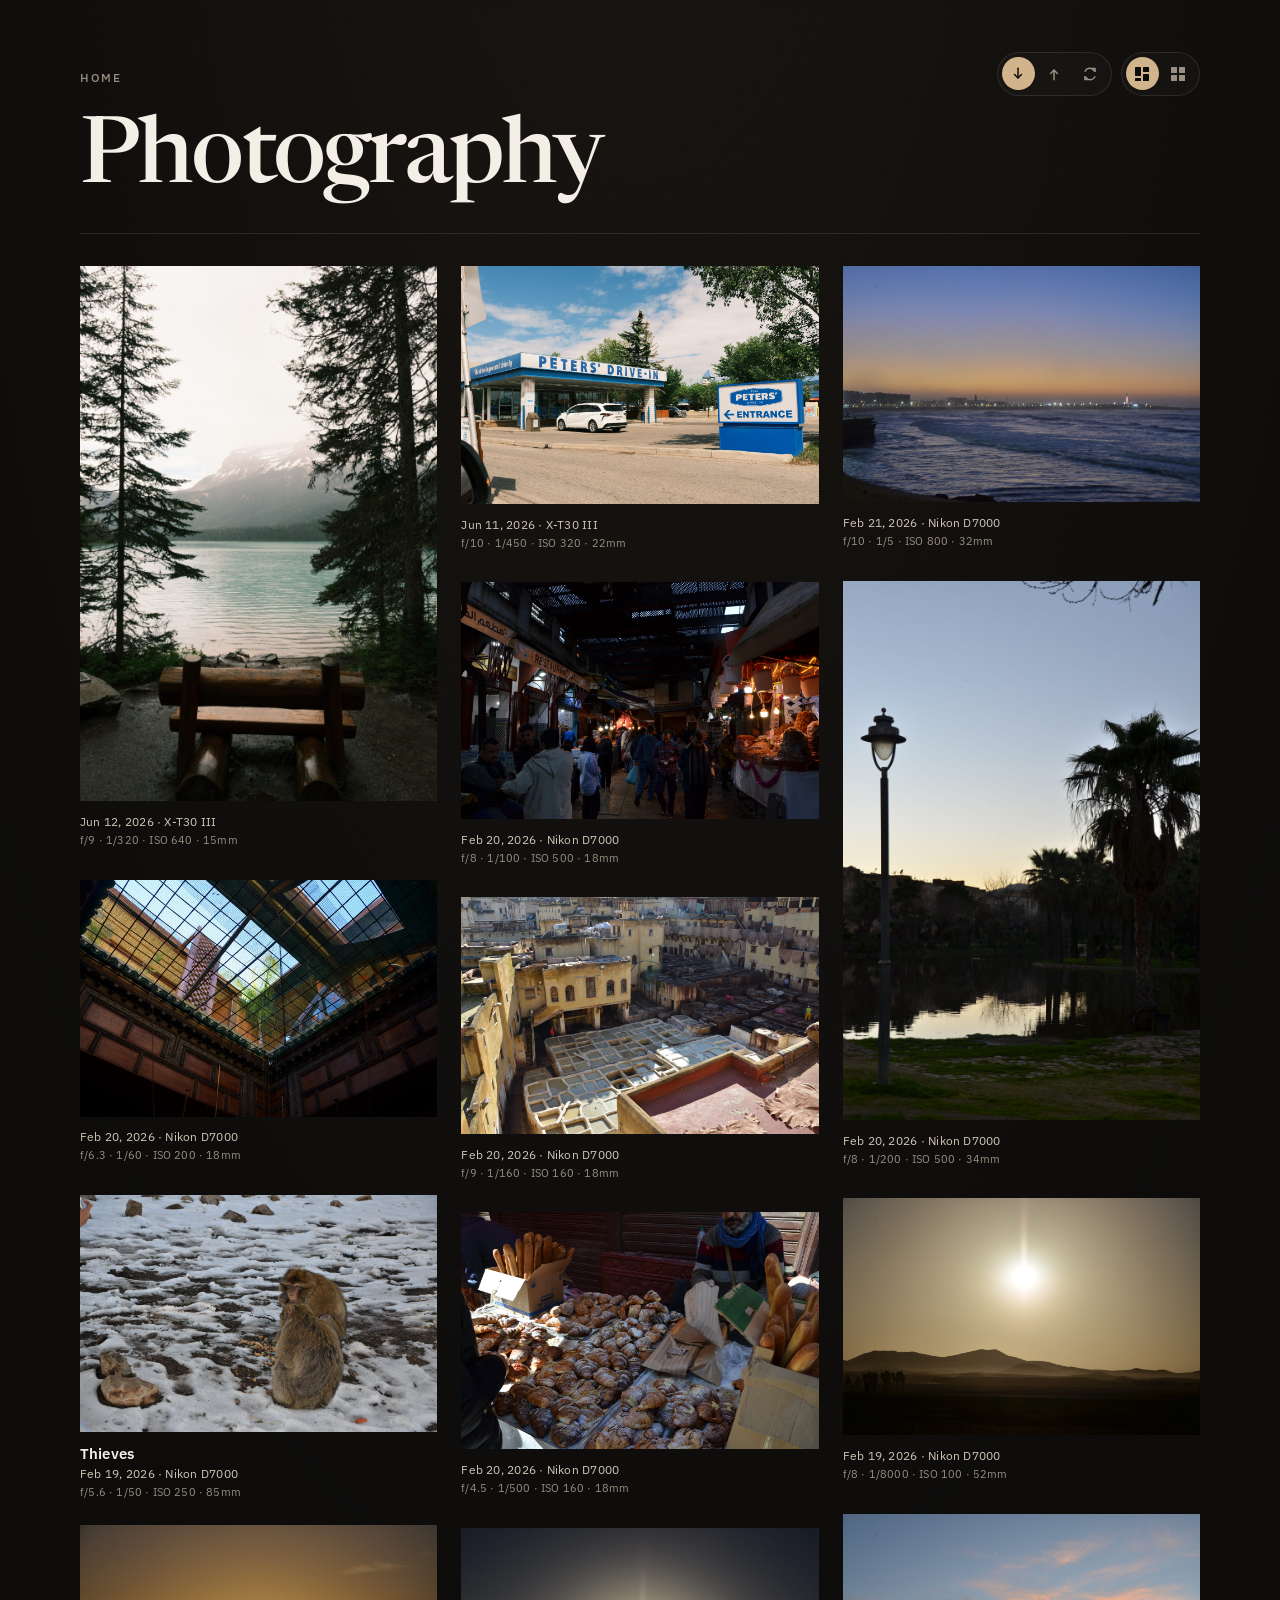
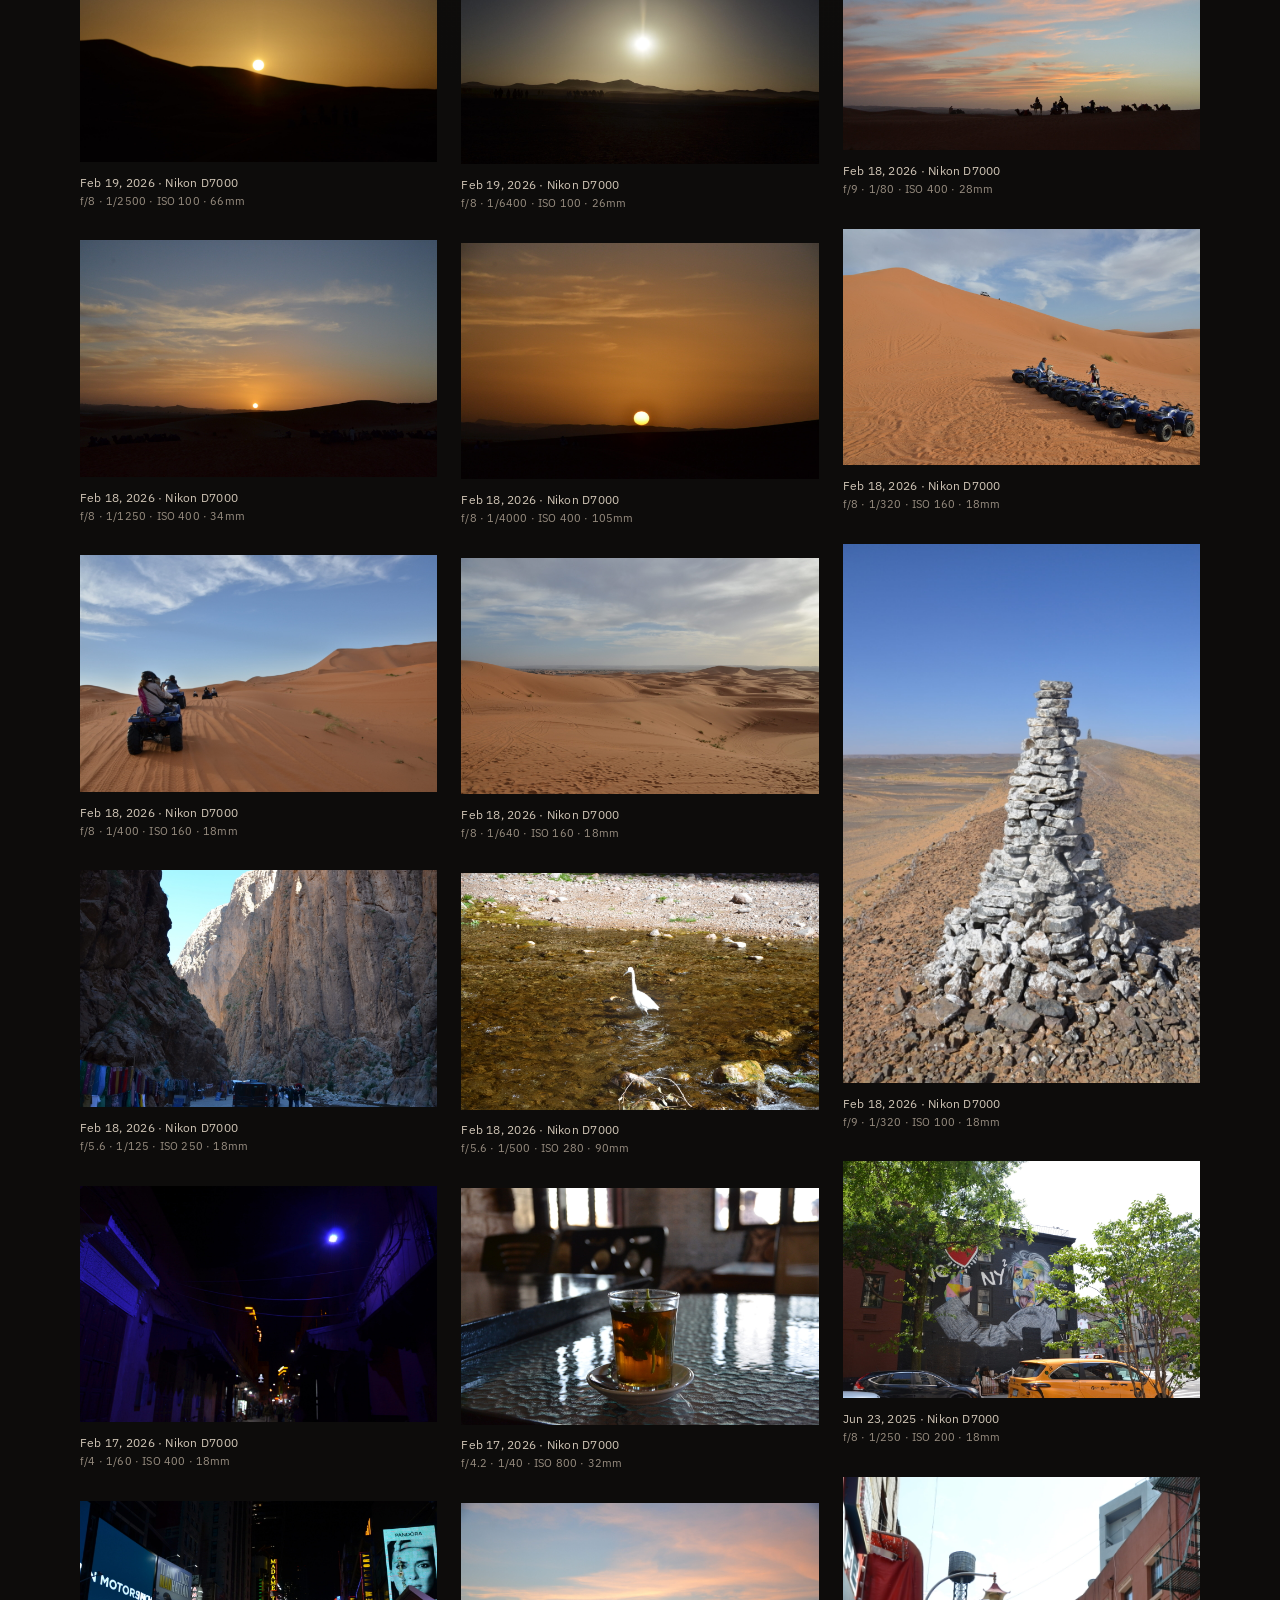
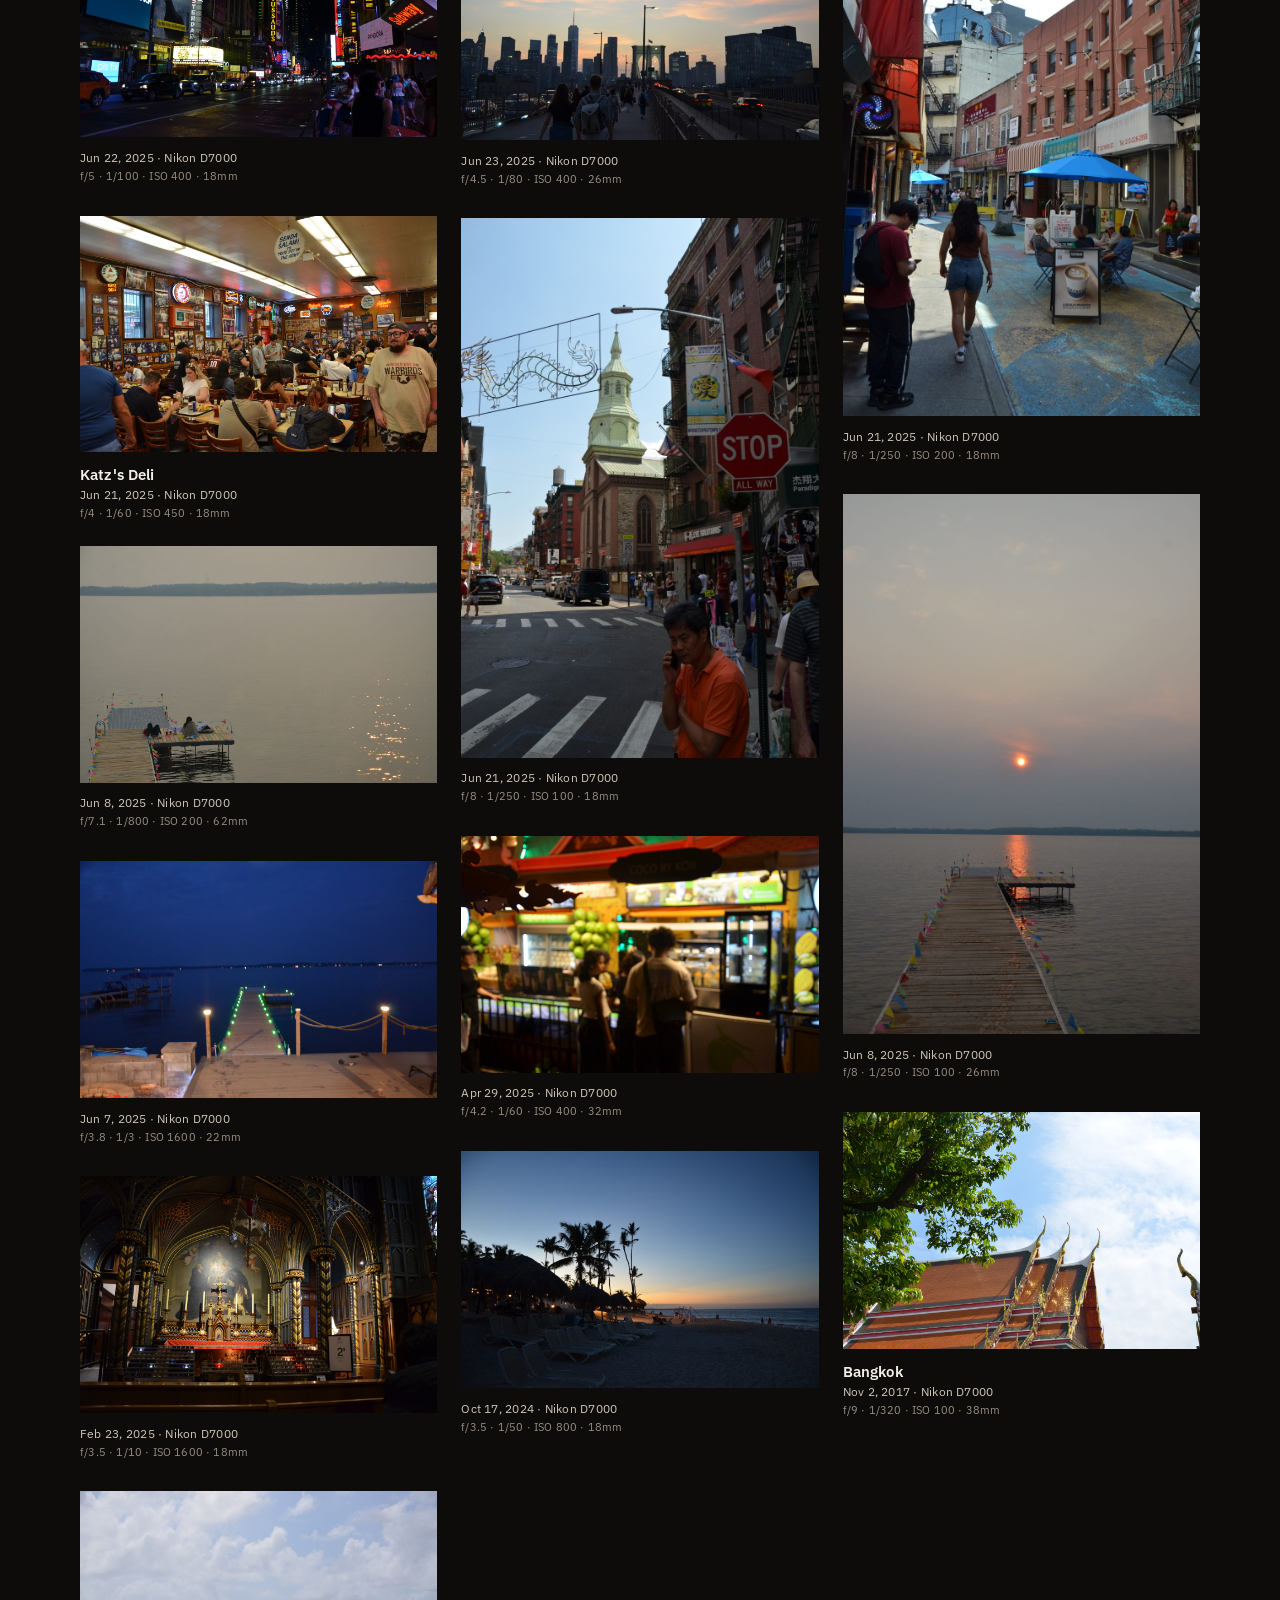
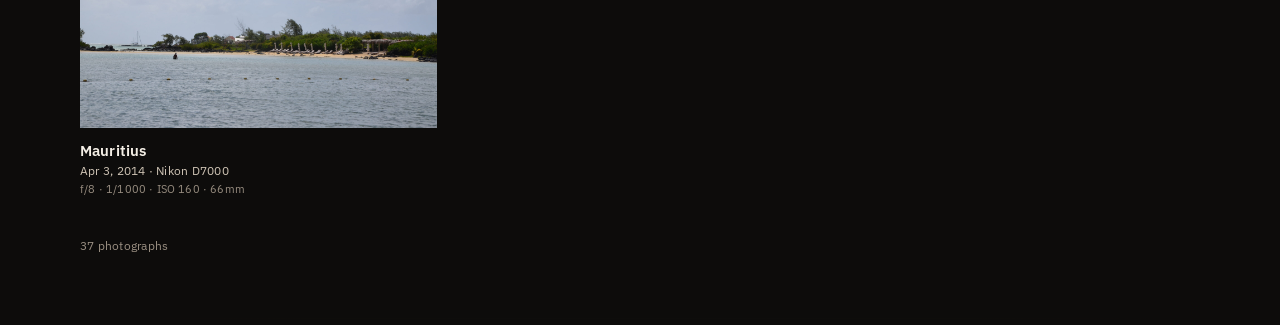
==== photography.html @ 221a7c1c "Rehaul landing page" ====
<!DOCTYPE html>
<html lang="en">
  <head>
    <meta charset="utf-8" />
    <meta name="viewport" content="width=device-width, initial-scale=1" />
    <title>Photography</title>
    <meta
      name="description"
      content="Photography"
    />
    <link rel="icon" href="favicon.ico" sizes="any" />
    <link rel="preconnect" href="https://fonts.googleapis.com" />
    <link rel="preconnect" href="https://fonts.gstatic.com" crossorigin />
    <link
      href="https://fonts.googleapis.com/css2?family=IBM+Plex+Sans:wght@400;500;600;700&family=Newsreader:opsz,wght@6..72,400;6..72,500;6..72,600;6..72,700&display=swap"
      rel="stylesheet"
    />
    <link rel="stylesheet" href="assets/styles.css" />
    <link rel="stylesheet" href="assets/photography.css" />
    <script src="assets/vercel-insights.js" defer></script>
    <script src="assets/photography.js" defer></script>
  </head>
  <body class="page-photography" data-view="masonry">
    <main>
      <header class="photo-header">
        <div class="photo-header-top">
          <a class="home-link" href="index.html">Home</a>
          <div class="gallery-controls">
            <div class="sort-toggle" role="group" aria-label="Sort photographs">
              <button type="button" data-sort="newest" aria-pressed="true" aria-label="Newest first" title="Newest first">
                <svg viewBox="0 0 16 16" aria-hidden="true">
                  <path d="M8 2.25v9.1" fill="none" stroke="currentColor" stroke-width="1.5" stroke-linecap="round" />
                  <path d="M4.6 8.6 8 12.1l3.4-3.5" fill="none" stroke="currentColor" stroke-width="1.5" stroke-linecap="round" stroke-linejoin="round" />
                </svg>
              </button>
              <button type="button" data-sort="oldest" aria-pressed="false" aria-label="Oldest first" title="Oldest first">
                <svg viewBox="0 0 16 16" aria-hidden="true">
                  <path d="M8 13.75V4.65" fill="none" stroke="currentColor" stroke-width="1.5" stroke-linecap="round" />
                  <path d="M4.6 7.4 8 3.9l3.4 3.5" fill="none" stroke="currentColor" stroke-width="1.5" stroke-linecap="round" stroke-linejoin="round" />
                </svg>
              </button>
              <button type="button" data-sort="shuffle" aria-pressed="false" aria-label="Shuffle" title="Shuffle">
                <svg viewBox="0 0 16 16" aria-hidden="true">
                  <path d="M3.1 5.2A5.1 5.1 0 0 1 11.6 4.1l1.1 1.1" fill="none" stroke="currentColor" stroke-width="1.5" stroke-linecap="round" stroke-linejoin="round" />
                  <path d="M10.2 2.4h2.9V5.3" fill="none" stroke="currentColor" stroke-width="1.5" stroke-linecap="round" stroke-linejoin="round" />
                  <path d="M12.9 10.8A5.1 5.1 0 0 1 4.4 11.9L3.3 10.8" fill="none" stroke="currentColor" stroke-width="1.5" stroke-linecap="round" stroke-linejoin="round" />
                  <path d="M5.8 13.6H2.9V10.7" fill="none" stroke="currentColor" stroke-width="1.5" stroke-linecap="round" stroke-linejoin="round" />
                </svg>
              </button>
            </div>
            <div class="view-toggle" role="group" aria-label="Gallery layout">
              <button type="button" data-view="masonry" aria-pressed="true" aria-label="Masonry layout" title="Masonry">
                <svg viewBox="0 0 16 16" aria-hidden="true">
                  <rect x="1" y="1" width="6" height="9" rx="0.5" />
                  <rect x="9" y="1" width="6" height="5" rx="0.5" />
                  <rect x="9" y="8" width="6" height="7" rx="0.5" />
                  <rect x="1" y="12" width="6" height="3" rx="0.5" />
                </svg>
              </button>
              <button type="button" data-view="grid" aria-pressed="false" aria-label="Grid layout" title="Grid">
                <svg viewBox="0 0 16 16" aria-hidden="true">
                  <rect x="1" y="1" width="6" height="6" rx="0.5" />
                  <rect x="9" y="1" width="6" height="6" rx="0.5" />
                  <rect x="1" y="9" width="6" height="6" rx="0.5" />
                  <rect x="9" y="9" width="6" height="6" rx="0.5" />
                </svg>
              </button>
            </div>
          </div>
        </div>
        <h1>Photography</h1>
      </header>

      <section class="photo-gallery" aria-label="Photograph gallery">
        <figure class="photo-figure" data-taken="2026-02-17">
          <button
            type="button"
            class="photo-button"
            aria-label="Enlarge photograph"
          >
            <img
              src="assets/photos/web/DSC_4079.jpg"
              alt="Narrow street at night under blue light"
              width="2560"
              height="1696"
              loading="eager"
              decoding="async"
            />
          </button>
          <figcaption class="photo-caption">
            <span class="caption-context">Feb 17, 2026 · Nikon D7000</span>
            <span class="caption-tech">f/4 · 1/60 · ISO 400 · 18mm</span>
          </figcaption>
        </figure>

        <figure class="photo-figure" data-taken="2026-02-19">
          <button
            type="button"
            class="photo-button"
            aria-label="Enlarge photograph"
          >
            <img
              src="assets/photos/web/DSC_4317.jpg"
              alt="Desert photograph"
              width="2560"
              height="1696"
              loading="lazy"
              decoding="async"
            />
          </button>
          <figcaption class="photo-caption">
            <span class="caption-context">Feb 19, 2026 · Nikon D7000</span>
            <span class="caption-tech">f/8 · 1/2500 · ISO 100 · 66mm</span>
          </figcaption>
        </figure>

        <figure class="photo-figure" data-taken="2026-02-19">
          <button
            type="button"
            class="photo-button"
            aria-label="Enlarge photograph"
          >
            <img
              src="assets/photos/web/DSC_4321.jpg"
              alt="Desert photograph"
              width="2560"
              height="1696"
              loading="lazy"
              decoding="async"
            />
          </button>
          <figcaption class="photo-caption">
            <span class="caption-context">Feb 19, 2026 · Nikon D7000</span>
            <span class="caption-tech">f/8 · 1/6400 · ISO 100 · 26mm</span>
          </figcaption>
        </figure>

        <figure class="photo-figure" data-taken="2026-02-19">
          <button
            type="button"
            class="photo-button"
            aria-label="Enlarge photograph"
          >
            <img
              src="assets/photos/web/DSC_4322.jpg"
              alt="Desert photograph"
              width="2560"
              height="1696"
              loading="lazy"
              decoding="async"
            />
          </button>
          <figcaption class="photo-caption">
            <span class="caption-context">Feb 19, 2026 · Nikon D7000</span>
            <span class="caption-tech">f/8 · 1/8000 · ISO 100 · 52mm</span>
          </figcaption>
        </figure>

        <figure class="photo-figure" data-taken="2014-04-03">
          <button
            type="button"
            class="photo-button"
            aria-label="Enlarge: Mauritius"
          >
            <img
              src="assets/photos/web/DSC_0694.jpg"
              alt="Photograph"
              width="2560"
              height="1696"
              loading="lazy"
              decoding="async"
            />
          </button>
          <figcaption class="photo-caption">
            <span class="caption-title">Mauritius</span>
            <span class="caption-context">Apr 3, 2014 · Nikon D7000</span>
            <span class="caption-tech">f/8 · 1/1000 · ISO 160 · 66mm</span>
          </figcaption>
        </figure>

        <figure class="photo-figure" data-taken="2017-11-02">
          <button
            type="button"
            class="photo-button"
            aria-label="Enlarge: Bangkok"
          >
            <img
              src="assets/photos/web/DSC_0930.jpg"
              alt="Photograph"
              width="2560"
              height="1696"
              loading="lazy"
              decoding="async"
            />
          </button>
          <figcaption class="photo-caption">
            <span class="caption-title">Bangkok</span>
            <span class="caption-context">Nov 2, 2017 · Nikon D7000</span>
            <span class="caption-tech">f/9 · 1/320 · ISO 100 · 38mm</span>
          </figcaption>
        </figure>

        <figure class="photo-figure" data-taken="2024-10-17">
          <button
            type="button"
            class="photo-button"
            aria-label="Enlarge photograph"
          >
            <img
              src="assets/photos/web/DSC_2901.jpg"
              alt="Photograph"
              width="2560"
              height="1696"
              loading="lazy"
              decoding="async"
            />
          </button>
          <figcaption class="photo-caption">
            <span class="caption-context">Oct 17, 2024 · Nikon D7000</span>
            <span class="caption-tech">f/3.5 · 1/50 · ISO 800 · 18mm</span>
          </figcaption>
        </figure>

        <figure class="photo-figure" data-taken="2025-02-23">
          <button
            type="button"
            class="photo-button"
            aria-label="Enlarge photograph"
          >
            <img
              src="assets/photos/web/DSC_3373.jpg"
              alt="Photograph"
              width="2560"
              height="1696"
              loading="lazy"
              decoding="async"
            />
          </button>
          <figcaption class="photo-caption">
            <span class="caption-context">Feb 23, 2025 · Nikon D7000</span>
            <span class="caption-tech">f/3.5 · 1/10 · ISO 1600 · 18mm</span>
          </figcaption>
        </figure>

        <figure class="photo-figure" data-taken="2025-04-29">
          <button
            type="button"
            class="photo-button"
            aria-label="Enlarge photograph"
          >
            <img
              src="assets/photos/web/DSC_3417.jpg"
              alt="Photograph"
              width="2560"
              height="1696"
              loading="lazy"
              decoding="async"
            />
          </button>
          <figcaption class="photo-caption">
            <span class="caption-context">Apr 29, 2025 · Nikon D7000</span>
            <span class="caption-tech">f/4.2 · 1/60 · ISO 400 · 32mm</span>
          </figcaption>
        </figure>

        <figure class="photo-figure" data-taken="2025-06-07">
          <button
            type="button"
            class="photo-button"
            aria-label="Enlarge photograph"
          >
            <img
              src="assets/photos/web/DSC_3437.jpg"
              alt="Photograph"
              width="2560"
              height="1696"
              loading="lazy"
              decoding="async"
            />
          </button>
          <figcaption class="photo-caption">
            <span class="caption-context">Jun 7, 2025 · Nikon D7000</span>
            <span class="caption-tech">f/3.8 · 1/3 · ISO 1600 · 22mm</span>
          </figcaption>
        </figure>

        <figure class="photo-figure" data-taken="2025-06-08">
          <button
            type="button"
            class="photo-button"
            aria-label="Enlarge photograph"
          >
            <img
              src="assets/photos/web/DSC_3460.jpg"
              alt="Photograph"
              width="1696"
              height="2560"
              loading="lazy"
              decoding="async"
            />
          </button>
          <figcaption class="photo-caption">
            <span class="caption-context">Jun 8, 2025 · Nikon D7000</span>
            <span class="caption-tech">f/8 · 1/250 · ISO 100 · 26mm</span>
          </figcaption>
        </figure>

        <figure class="photo-figure" data-taken="2025-06-08">
          <button
            type="button"
            class="photo-button"
            aria-label="Enlarge photograph"
          >
            <img
              src="assets/photos/web/DSC_3467.jpg"
              alt="Photograph"
              width="2560"
              height="1696"
              loading="lazy"
              decoding="async"
            />
          </button>
          <figcaption class="photo-caption">
            <span class="caption-context">Jun 8, 2025 · Nikon D7000</span>
            <span class="caption-tech">f/7.1 · 1/800 · ISO 200 · 62mm</span>
          </figcaption>
        </figure>

        <figure class="photo-figure" data-taken="2025-06-21">
          <button
            type="button"
            class="photo-button"
            aria-label="Enlarge: Katz's Deli"
          >
            <img
              src="assets/photos/web/DSC_3480.jpg"
              alt="Photograph"
              width="2560"
              height="1696"
              loading="lazy"
              decoding="async"
            />
          </button>
          <figcaption class="photo-caption">
            <span class="caption-title">Katz's Deli</span>
            <span class="caption-context">Jun 21, 2025 · Nikon D7000</span>
            <span class="caption-tech">f/4 · 1/60 · ISO 450 · 18mm</span>
          </figcaption>
        </figure>

        <figure class="photo-figure" data-taken="2025-06-21">
          <button
            type="button"
            class="photo-button"
            aria-label="Enlarge photograph"
          >
            <img
              src="assets/photos/web/DSC_3486.jpg"
              alt="Photograph"
              width="1696"
              height="2560"
              loading="lazy"
              decoding="async"
            />
          </button>
          <figcaption class="photo-caption">
            <span class="caption-context">Jun 21, 2025 · Nikon D7000</span>
            <span class="caption-tech">f/8 · 1/250 · ISO 100 · 18mm</span>
          </figcaption>
        </figure>

        <figure class="photo-figure" data-taken="2025-06-21">
          <button
            type="button"
            class="photo-button"
            aria-label="Enlarge photograph"
          >
            <img
              src="assets/photos/web/DSC_3492.jpg"
              alt="Photograph"
              width="1696"
              height="2560"
              loading="lazy"
              decoding="async"
            />
          </button>
          <figcaption class="photo-caption">
            <span class="caption-context">Jun 21, 2025 · Nikon D7000</span>
            <span class="caption-tech">f/8 · 1/250 · ISO 200 · 18mm</span>
          </figcaption>
        </figure>

        <figure class="photo-figure" data-taken="2025-06-22">
          <button
            type="button"
            class="photo-button"
            aria-label="Enlarge photograph"
          >
            <img
              src="assets/photos/web/DSC_3518.jpg"
              alt="Photograph"
              width="2560"
              height="1696"
              loading="lazy"
              decoding="async"
            />
          </button>
          <figcaption class="photo-caption">
            <span class="caption-context">Jun 22, 2025 · Nikon D7000</span>
            <span class="caption-tech">f/5 · 1/100 · ISO 400 · 18mm</span>
          </figcaption>
        </figure>

        <figure class="photo-figure" data-taken="2025-06-23">
          <button
            type="button"
            class="photo-button"
            aria-label="Enlarge photograph"
          >
            <img
              src="assets/photos/web/DSC_3530.jpg"
              alt="Photograph"
              width="2560"
              height="1696"
              loading="lazy"
              decoding="async"
            />
          </button>
          <figcaption class="photo-caption">
            <span class="caption-context">Jun 23, 2025 · Nikon D7000</span>
            <span class="caption-tech">f/4.5 · 1/80 · ISO 400 · 26mm</span>
          </figcaption>
        </figure>

        <figure class="photo-figure" data-taken="2025-06-23">
          <button
            type="button"
            class="photo-button"
            aria-label="Enlarge photograph"
          >
            <img
              src="assets/photos/web/DSC_3557.jpg"
              alt="Photograph"
              width="2560"
              height="1696"
              loading="lazy"
              decoding="async"
            />
          </button>
          <figcaption class="photo-caption">
            <span class="caption-context">Jun 23, 2025 · Nikon D7000</span>
            <span class="caption-tech">f/8 · 1/250 · ISO 200 · 18mm</span>
          </figcaption>
        </figure>

        <figure class="photo-figure" data-taken="2026-02-17">
          <button
            type="button"
            class="photo-button"
            aria-label="Enlarge photograph"
          >
            <img
              src="assets/photos/web/DSC_4097.jpg"
              alt="Photograph"
              width="2560"
              height="1696"
              loading="lazy"
              decoding="async"
            />
          </button>
          <figcaption class="photo-caption">
            <span class="caption-context">Feb 17, 2026 · Nikon D7000</span>
            <span class="caption-tech">f/4.2 · 1/40 · ISO 800 · 32mm</span>
          </figcaption>
        </figure>

        <figure class="photo-figure" data-taken="2026-02-18">
          <button
            type="button"
            class="photo-button"
            aria-label="Enlarge photograph"
          >
            <img
              src="assets/photos/web/DSC_4181.jpg"
              alt="Photograph"
              width="2560"
              height="1696"
              loading="lazy"
              decoding="async"
            />
          </button>
          <figcaption class="photo-caption">
            <span class="caption-context">Feb 18, 2026 · Nikon D7000</span>
            <span class="caption-tech">f/5.6 · 1/125 · ISO 250 · 18mm</span>
          </figcaption>
        </figure>

        <figure class="photo-figure" data-taken="2026-02-18">
          <button
            type="button"
            class="photo-button"
            aria-label="Enlarge photograph"
          >
            <img
              src="assets/photos/web/DSC_4185.jpg"
              alt="Photograph"
              width="2560"
              height="1696"
              loading="lazy"
              decoding="async"
            />
          </button>
          <figcaption class="photo-caption">
            <span class="caption-context">Feb 18, 2026 · Nikon D7000</span>
            <span class="caption-tech">f/5.6 · 1/500 · ISO 280 · 90mm</span>
          </figcaption>
        </figure>

        <figure class="photo-figure" data-taken="2026-02-18">
          <button
            type="button"
            class="photo-button"
            aria-label="Enlarge photograph"
          >
            <img
              src="assets/photos/web/DSC_4213.jpg"
              alt="Photograph"
              width="1696"
              height="2560"
              loading="lazy"
              decoding="async"
            />
          </button>
          <figcaption class="photo-caption">
            <span class="caption-context">Feb 18, 2026 · Nikon D7000</span>
            <span class="caption-tech">f/9 · 1/320 · ISO 100 · 18mm</span>
          </figcaption>
        </figure>

        <figure class="photo-figure" data-taken="2026-02-18">
          <button
            type="button"
            class="photo-button"
            aria-label="Enlarge photograph"
          >
            <img
              src="assets/photos/web/DSC_4251.jpg"
              alt="Photograph"
              width="2560"
              height="1696"
              loading="lazy"
              decoding="async"
            />
          </button>
          <figcaption class="photo-caption">
            <span class="caption-context">Feb 18, 2026 · Nikon D7000</span>
            <span class="caption-tech">f/8 · 1/400 · ISO 160 · 18mm</span>
          </figcaption>
        </figure>

        <figure class="photo-figure" data-taken="2026-02-18">
          <button
            type="button"
            class="photo-button"
            aria-label="Enlarge photograph"
          >
            <img
              src="assets/photos/web/DSC_4264.jpg"
              alt="Photograph"
              width="2560"
              height="1696"
              loading="lazy"
              decoding="async"
            />
          </button>
          <figcaption class="photo-caption">
            <span class="caption-context">Feb 18, 2026 · Nikon D7000</span>
            <span class="caption-tech">f/8 · 1/640 · ISO 160 · 18mm</span>
          </figcaption>
        </figure>

        <figure class="photo-figure" data-taken="2026-02-18">
          <button
            type="button"
            class="photo-button"
            aria-label="Enlarge photograph"
          >
            <img
              src="assets/photos/web/DSC_4265.jpg"
              alt="Photograph"
              width="2560"
              height="1696"
              loading="lazy"
              decoding="async"
            />
          </button>
          <figcaption class="photo-caption">
            <span class="caption-context">Feb 18, 2026 · Nikon D7000</span>
            <span class="caption-tech">f/8 · 1/320 · ISO 160 · 18mm</span>
          </figcaption>
        </figure>

        <figure class="photo-figure" data-taken="2026-02-18">
          <button
            type="button"
            class="photo-button"
            aria-label="Enlarge photograph"
          >
            <img
              src="assets/photos/web/DSC_4266.jpg"
              alt="Photograph"
              width="2560"
              height="1696"
              loading="lazy"
              decoding="async"
            />
          </button>
          <figcaption class="photo-caption">
            <span class="caption-context">Feb 18, 2026 · Nikon D7000</span>
            <span class="caption-tech">f/8 · 1/1250 · ISO 400 · 34mm</span>
          </figcaption>
        </figure>

        <figure class="photo-figure" data-taken="2026-02-18">
          <button
            type="button"
            class="photo-button"
            aria-label="Enlarge photograph"
          >
            <img
              src="assets/photos/web/DSC_4267.jpg"
              alt="Photograph"
              width="2560"
              height="1696"
              loading="lazy"
              decoding="async"
            />
          </button>
          <figcaption class="photo-caption">
            <span class="caption-context">Feb 18, 2026 · Nikon D7000</span>
            <span class="caption-tech">f/8 · 1/4000 · ISO 400 · 105mm</span>
          </figcaption>
        </figure>

        <figure class="photo-figure" data-taken="2026-02-18">
          <button
            type="button"
            class="photo-button"
            aria-label="Enlarge photograph"
          >
            <img
              src="assets/photos/web/DSC_4274.jpg"
              alt="Photograph"
              width="2560"
              height="1696"
              loading="lazy"
              decoding="async"
            />
          </button>
          <figcaption class="photo-caption">
            <span class="caption-context">Feb 18, 2026 · Nikon D7000</span>
            <span class="caption-tech">f/9 · 1/80 · ISO 400 · 28mm</span>
          </figcaption>
        </figure>

        <figure class="photo-figure" data-taken="2026-02-19">
          <button
            type="button"
            class="photo-button"
            aria-label="Enlarge: Thieves"
          >
            <img
              src="assets/photos/web/DSC_4349.jpg"
              alt="Photograph"
              width="2560"
              height="1696"
              loading="lazy"
              decoding="async"
            />
          </button>
          <figcaption class="photo-caption">
            <span class="caption-title">Thieves</span>
            <span class="caption-context">Feb 19, 2026 · Nikon D7000</span>
            <span class="caption-tech">f/5.6 · 1/50 · ISO 250 · 85mm</span>
          </figcaption>
        </figure>

        <figure class="photo-figure" data-taken="2026-02-20">
          <button
            type="button"
            class="photo-button"
            aria-label="Enlarge photograph"
          >
            <img
              src="assets/photos/web/DSC_4359.jpg"
              alt="Photograph"
              width="2560"
              height="1696"
              loading="lazy"
              decoding="async"
            />
          </button>
          <figcaption class="photo-caption">
            <span class="caption-context">Feb 20, 2026 · Nikon D7000</span>
            <span class="caption-tech">f/4.5 · 1/500 · ISO 160 · 18mm</span>
          </figcaption>
        </figure>

        <figure class="photo-figure" data-taken="2026-02-20">
          <button
            type="button"
            class="photo-button"
            aria-label="Enlarge photograph"
          >
            <img
              src="assets/photos/web/DSC_4374.jpg"
              alt="Photograph"
              width="2560"
              height="1696"
              loading="lazy"
              decoding="async"
            />
          </button>
          <figcaption class="photo-caption">
            <span class="caption-context">Feb 20, 2026 · Nikon D7000</span>
            <span class="caption-tech">f/6.3 · 1/60 · ISO 200 · 18mm</span>
          </figcaption>
        </figure>

        <figure class="photo-figure" data-taken="2026-02-20">
          <button
            type="button"
            class="photo-button"
            aria-label="Enlarge photograph"
          >
            <img
              src="assets/photos/web/DSC_4385.jpg"
              alt="Photograph"
              width="2560"
              height="1696"
              loading="lazy"
              decoding="async"
            />
          </button>
          <figcaption class="photo-caption">
            <span class="caption-context">Feb 20, 2026 · Nikon D7000</span>
            <span class="caption-tech">f/9 · 1/160 · ISO 160 · 18mm</span>
          </figcaption>
        </figure>

        <figure class="photo-figure" data-taken="2026-02-20">
          <button
            type="button"
            class="photo-button"
            aria-label="Enlarge photograph"
          >
            <img
              src="assets/photos/web/DSC_4402.jpg"
              alt="Photograph"
              width="2560"
              height="1696"
              loading="lazy"
              decoding="async"
            />
          </button>
          <figcaption class="photo-caption">
            <span class="caption-context">Feb 20, 2026 · Nikon D7000</span>
            <span class="caption-tech">f/8 · 1/100 · ISO 500 · 18mm</span>
          </figcaption>
        </figure>

        <figure class="photo-figure" data-taken="2026-02-20">
          <button
            type="button"
            class="photo-button"
            aria-label="Enlarge photograph"
          >
            <img
              src="assets/photos/web/DSC_4412.jpg"
              alt="Photograph"
              width="1696"
              height="2560"
              loading="lazy"
              decoding="async"
            />
          </button>
          <figcaption class="photo-caption">
            <span class="caption-context">Feb 20, 2026 · Nikon D7000</span>
            <span class="caption-tech">f/8 · 1/200 · ISO 500 · 34mm</span>
          </figcaption>
        </figure>

        <figure class="photo-figure" data-taken="2026-02-21">
          <button
            type="button"
            class="photo-button"
            aria-label="Enlarge photograph"
          >
            <img
              src="assets/photos/web/DSC_4440.jpg"
              alt="Photograph"
              width="2560"
              height="1696"
              loading="lazy"
              decoding="async"
            />
          </button>
          <figcaption class="photo-caption">
            <span class="caption-context">Feb 21, 2026 · Nikon D7000</span>
            <span class="caption-tech">f/10 · 1/5 · ISO 800 · 32mm</span>
          </figcaption>
        </figure>

        <figure class="photo-figure" data-taken="2026-06-11">
          <button
            type="button"
            class="photo-button"
            aria-label="Enlarge photograph"
          >
            <img
              src="assets/photos/web/XT300057.jpg"
              alt="Photograph"
              width="2560"
              height="1707"
              loading="lazy"
              decoding="async"
            />
          </button>
          <figcaption class="photo-caption">
            <span class="caption-context">Jun 11, 2026 · X-T30 III</span>
            <span class="caption-tech">f/10 · 1/450 · ISO 320 · 22mm</span>
          </figcaption>
        </figure>

        <figure class="photo-figure" data-taken="2026-06-12">
          <button
            type="button"
            class="photo-button"
            aria-label="Enlarge photograph"
          >
            <img
              src="assets/photos/web/XT300103.jpg"
              alt="Photograph"
              width="1707"
              height="2560"
              loading="lazy"
              decoding="async"
            />
          </button>
          <figcaption class="photo-caption">
            <span class="caption-context">Jun 12, 2026 · X-T30 III</span>
            <span class="caption-tech">f/9 · 1/320 · ISO 640 · 15mm</span>
          </figcaption>
        </figure>
      </section>
      <p class="photo-count">37 photographs</p>
    </main>

    <div
      id="lightbox"
      class="lightbox"
      role="dialog"
      aria-modal="true"
      aria-hidden="true"
      aria-label="Enlarged photograph"
    >
      <button
        type="button"
        id="lightbox-close"
        class="lightbox-close"
        aria-label="Close"
      >
        ×
      </button>
      <button
        type="button"
        id="lightbox-prev"
        class="lightbox-nav lightbox-prev"
        aria-label="Previous photograph"
      >
        ‹
      </button>
      <button
        type="button"
        id="lightbox-next"
        class="lightbox-nav lightbox-next"
        aria-label="Next photograph"
      >
        ›
      </button>
      <div class="lightbox-inner">
        <img
          id="lightbox-image"
          src="assets/photos/web/DSC_4079.jpg"
          alt=""
          width="2560"
          height="1696"
        />
        <p id="lightbox-caption" class="lightbox-caption"></p>
      </div>
    </div>
  </body>
</html>
---- assets/styles.css ----
:root {
  color-scheme: light;
  --page-bg: #f2f0eb;
  --page-fg: #111111;
  --link: #0000ee;
  --link-visited: #551a8b;
  --purple-dark: #220055;
  --purple-light: #e055a8;
  --uw-gold: #b8860b;
}

* {
  box-sizing: border-box;
}

html {
  scroll-behavior: smooth;
}

body {
  margin: 0;
  min-height: 100vh;
  background: var(--page-bg);
  color: var(--page-fg);
  font-family: Georgia, "Times New Roman", Times, serif;
  font-size: 1rem;
  line-height: 1.55;
  -webkit-font-smoothing: antialiased;
}

main {
  position: relative;
  z-index: 10;
  max-width: 42rem;
  margin: 0 auto;
  padding: 3rem 1.25rem;
  background-color: var(--page-bg);
}

@media (min-width: 640px) {
  main {
    padding: 4rem 2rem;
  }
}

h1 {
  margin: 0;
  font-size: 1.125rem;
  font-weight: normal;
  line-height: 1.35;
}

.site-name {
  color: var(--purple-dark);
  font-weight: 900;
}

.degree-highlight {
  color: var(--purple-light);
}

.title-uw {
  color: var(--uw-gold);
}

@media (min-width: 640px) {
  h1 {
    font-size: 1.25rem;
  }
}

p {
  margin-top: 1.5rem;
  margin-bottom: 0;
}

main a {
  color: var(--link);
  text-decoration: underline;
  text-underline-offset: 2px;
}

main a:visited {
  color: var(--link-visited);
}

main a:hover {
  background-color: rgba(0, 0, 0, 0.06);
}

#site-backdrop {
  position: fixed;
  inset: 0;
  z-index: 0;
  overflow: hidden;
  pointer-events: none;
}

#site-backdrop .backdrop-particles {
  position: absolute;
  inset: 0;
  display: block;
  width: 100%;
  height: 100%;
  z-index: 0;
  pointer-events: auto;
}

#site-backdrop .backdrop-veil {
  position: absolute;
  inset: 0;
  z-index: 2;
  pointer-events: none;
  background: rgba(242, 240, 235, 0.18);
}
---- assets/photography.css ----
@view-transition {
  navigation: auto;
}

::view-transition-old(root),
::view-transition-new(root) {
  animation-duration: 260ms;
  animation-timing-function: cubic-bezier(0.4, 0, 0.2, 1);
}

html:has(body.page-photography) {
  background: #0d0c0b;
}

body.page-photography {
  --photo-bg: #0d0c0b;
  --photo-fg: #f4efe6;
  --photo-muted: #9a8f82;
  --photo-soft: #cfc4b5;
  --photo-line: rgba(244, 239, 230, 0.1);
  --photo-sand: #d2b48c;
  --photo-surface: #161310;
  --photo-veil: rgba(6, 5, 4, 0.78);
  --photo-control-fill: rgba(255, 255, 255, 0.02);
  --photo-gap: 1.5rem;
  --photo-shadow: 0 20px 44px rgba(0, 0, 0, 0.5);
  --font-serif: Newsreader, Georgia, "Times New Roman", Times, serif;
  --font-sans: "IBM Plex Sans", "Helvetica Neue", Helvetica, Arial, sans-serif;
  background:
    radial-gradient(120% 80% at 50% -10%, #1a1612 0%, transparent 55%),
    var(--photo-bg);
  color: var(--photo-fg);
  color-scheme: dark;
  font-family: var(--font-serif);
  font-optical-sizing: auto;
}

body.page-photography main {
  max-width: none;
  margin: 0;
  padding: 0;
  background: transparent;
}

body.page-photography a {
  color: var(--photo-sand);
  text-decoration: none;
  text-underline-offset: 3px;
}

body.page-photography a:visited {
  color: var(--photo-sand);
}

body.page-photography a:hover {
  background: transparent;
  text-decoration: underline;
}

.photo-header {
  width: min(90vw, 70rem);
  margin: 0 auto;
  padding: 3.25rem 0 1.75rem;
  border-bottom: 1px solid var(--photo-line);
}

.photo-header-top {
  display: flex;
  align-items: baseline;
  justify-content: space-between;
  gap: 1rem;
  flex-wrap: wrap;
}

.photo-header .home-link {
  display: inline-block;
  font-family: var(--font-sans);
  font-size: 0.72rem;
  font-weight: 500;
  letter-spacing: 0.14em;
  text-transform: uppercase;
  color: var(--photo-muted);
}

.gallery-controls {
  display: inline-flex;
  align-items: center;
  gap: 0.55rem;
  flex-wrap: wrap;
  justify-content: flex-end;
}

.sort-toggle,
.view-toggle {
  display: inline-flex;
  gap: 0.2rem;
  padding: 0.28rem;
  border: 1px solid var(--photo-line);
  background: var(--photo-control-fill);
  border-radius: 999px;
}

.sort-toggle button,
.view-toggle button {
  appearance: none;
  border: 0;
  background: transparent;
  color: var(--photo-muted);
  padding: 0.52rem;
  cursor: pointer;
  line-height: 0;
  display: grid;
  place-items: center;
  border-radius: 999px;
}

.sort-toggle button svg,
.view-toggle button svg {
  width: 1rem;
  height: 1rem;
  display: block;
}

.view-toggle button svg {
  fill: currentColor;
}

.sort-toggle button[aria-pressed="true"],
.view-toggle button[aria-pressed="true"] {
  color: var(--photo-bg);
  background: var(--photo-sand);
}

.sort-toggle button:focus-visible,
.view-toggle button:focus-visible {
  outline: 1.5px solid var(--photo-sand);
  outline-offset: 2px;
}

@media (max-width: 639px) {
  .gallery-controls {
    display: none;
  }

  .photo-header {
    padding: 2.25rem 0 1.35rem;
  }

  .photo-header h1 {
    font-size: clamp(2.6rem, 14vw, 3.4rem);
  }

  .photo-gallery {
    width: min(92vw, 70rem);
    padding: 1.25rem 0 5.5rem;
  }

  body.page-photography {
    --photo-gap: 1.25rem;
  }
}

.photo-header h1 {
  margin: 1.35rem 0 0;
  font-family: var(--font-serif);
  font-size: clamp(3rem, 9vw, 5.75rem);
  font-weight: 500;
  line-height: 0.95;
  letter-spacing: -0.03em;
}

.photo-gallery {
  width: min(90vw, 70rem);
  margin: 0 auto;
  padding: 2rem 0 8rem;
  overflow: visible;
}

body[data-view="masonry"] .photo-gallery {
  display: flex;
  align-items: flex-start;
  gap: var(--photo-gap);
}

body[data-view="masonry"] .photo-col {
  flex: 1;
  min-width: 0;
  display: flex;
  flex-direction: column;
  gap: var(--photo-gap);
}

body[data-view="masonry"] .photo-figure {
  margin: 0;
  width: 100%;
}

body[data-view="grid"] .photo-gallery {
  display: grid;
  grid-template-columns: 1fr;
  gap: var(--photo-gap);
  align-items: start;
}

@media (min-width: 640px) {
  body[data-view="grid"] .photo-gallery {
    grid-template-columns: repeat(2, 1fr);
  }
}

@media (min-width: 1024px) {
  body[data-view="grid"] .photo-gallery {
    grid-template-columns: repeat(3, 1fr);
  }
}

body[data-view="grid"] .photo-figure {
  margin: 0;
  width: 100%;
}

.photo-figure {
  position: relative;
}

.photo-button {
  display: block;
  width: 100%;
  padding: 0;
  border: 0;
  background: var(--photo-surface);
  cursor: zoom-in;
  text-align: left;
  border-radius: 0;
  overflow: hidden;
  transform-origin: center center;
  box-shadow: none;
  transition:
    transform 0.5s cubic-bezier(0.16, 1, 0.3, 1),
    box-shadow 0.5s cubic-bezier(0.16, 1, 0.3, 1);
}

.photo-figure.is-visible .photo-button:hover {
  transform: scale(1.028) rotate(-0.9deg);
  box-shadow: var(--photo-shadow);
  z-index: 2;
}

.photo-button:focus-visible {
  outline: 1.5px solid var(--photo-sand);
  outline-offset: 4px;
}

.photo-button img {
  display: block;
  width: 100%;
  height: auto;
  vertical-align: middle;
  background: var(--photo-surface);
  opacity: 0;
  transition: opacity 0.85s cubic-bezier(0.16, 1, 0.3, 1);
}

.photo-figure.is-visible .photo-button img {
  opacity: 1;
}

.photo-caption {
  margin: 0.8rem 0 0;
  display: flex;
  flex-direction: column;
  gap: 0.18rem;
  min-height: 2.6rem;
  font-family: var(--font-sans);
  opacity: 0;
  transform: translateY(0.35rem);
  transition:
    opacity 0.7s cubic-bezier(0.16, 1, 0.3, 1) 0.1s,
    transform 0.7s cubic-bezier(0.16, 1, 0.3, 1) 0.1s;
}

.photo-figure.is-visible .photo-caption {
  opacity: 1;
  transform: none;
}

.photo-caption .caption-title {
  font-family: var(--font-sans);
  font-size: 0.92rem;
  font-weight: 600;
  line-height: 1.3;
  letter-spacing: 0.01em;
  color: var(--photo-fg);
}

.photo-caption .caption-context {
  font-family: var(--font-sans);
  font-size: 0.72rem;
  font-weight: 400;
  font-style: normal;
  line-height: 1.4;
  letter-spacing: 0.02em;
  color: var(--photo-soft);
}

.photo-caption .caption-tech {
  font-family: var(--font-sans);
  font-size: 0.7rem;
  font-weight: 400;
  font-style: normal;
  line-height: 1.4;
  letter-spacing: 0.015em;
  color: var(--photo-muted);
}

.photo-count {
  width: min(90vw, 70rem);
  margin: -5.5rem auto 0;
  padding: 0 0 4rem;
  font-family: var(--font-sans);
  font-size: 0.72rem;
  letter-spacing: 0.02em;
  color: var(--photo-muted);
}

@media (max-width: 639px) {
  .photo-count {
    width: min(92vw, 70rem);
    margin-top: -3.5rem;
  }
}

.lightbox {
  position: fixed;
  inset: 0;
  z-index: 100;
  display: grid;
  place-items: center;
  padding: 1.5rem;
  background: var(--photo-veil);
  backdrop-filter: blur(10px);
  opacity: 0;
  visibility: hidden;
  transition: opacity 0.28s ease, visibility 0.28s ease;
  overflow: auto;
  -webkit-overflow-scrolling: touch;
}

.lightbox.is-open {
  opacity: 1;
  visibility: visible;
}

.lightbox-inner {
  position: relative;
  width: min(100%, 40rem);
  max-width: 100%;
  display: flex;
  flex-direction: column;
  align-items: center;
  gap: 0.9rem;
  transform: scale(0.96);
  transition: transform 0.32s cubic-bezier(0.16, 1, 0.3, 1);
}

.lightbox.is-open .lightbox-inner {
  transform: none;
}

.lightbox img {
  display: block;
  box-sizing: border-box;
  max-width: 100%;
  width: auto;
  height: auto;
  max-height: min(72vh, 900px);
  object-fit: contain;
  background: var(--photo-surface);
  box-shadow: var(--photo-shadow);
}

.lightbox-caption {
  margin: 0;
  width: min(100%, 28rem);
  text-align: center;
  display: flex;
  flex-direction: column;
  gap: 0.15rem;
  align-items: center;
  font-family: var(--font-sans);
}

.lightbox-caption .caption-title {
  font-family: var(--font-sans);
  font-size: 0.95rem;
  font-weight: 600;
  color: var(--photo-fg);
}

.lightbox-caption .caption-context {
  font-family: var(--font-sans);
  font-size: 0.75rem;
  color: var(--photo-soft);
}

.lightbox-caption .caption-tech {
  font-family: var(--font-sans);
  font-size: 0.72rem;
  font-style: normal;
  color: var(--photo-muted);
}

.lightbox-close,
.lightbox-nav {
  position: absolute;
  border: 0;
  background: transparent;
  color: var(--photo-fg);
  cursor: pointer;
  font-family: inherit;
  font-size: 1.5rem;
  line-height: 1;
  padding: 0.5rem;
}

.lightbox-close:focus-visible,
.lightbox-nav:focus-visible {
  outline: 1.5px solid var(--photo-sand);
  outline-offset: 2px;
}

.lightbox-close {
  top: -0.25rem;
  right: -0.25rem;
  z-index: 2;
}

.lightbox-nav {
  top: 50%;
  transform: translateY(-50%);
  font-size: 1.75rem;
  opacity: 0.5;
}

.lightbox-nav:hover {
  opacity: 1;
}

.lightbox-prev {
  left: -2.25rem;
}

.lightbox-next {
  right: -2.25rem;
}

@media (max-width: 719px) {
  .lightbox {
    padding: 3.25rem 0.85rem 1.5rem;
    align-content: center;
  }

  .lightbox-inner {
    width: 100%;
    max-width: 100%;
  }

  .lightbox img {
    width: 100%;
    max-width: 100%;
    max-height: min(68vh, 100dvh - 9rem);
    height: auto;
  }

  .lightbox-prev {
    left: 0.15rem;
  }

  .lightbox-next {
    right: 0.15rem;
  }

  .lightbox-close {
    top: 0.5rem;
    right: 0.5rem;
  }
}

body.lightbox-open {
  overflow: hidden;
}

@media (prefers-reduced-motion: reduce) {
  ::view-transition-old(root),
  ::view-transition-new(root) {
    animation-duration: 1ms;
  }

  .photo-button,
  .photo-button img,
  .photo-caption,
  .lightbox,
  .lightbox-inner {
    transition: none;
    filter: none;
    transform: none;
  }

  .photo-button img,
  .photo-caption {
    opacity: 1;
  }

  .photo-figure.is-visible .photo-button:hover {
    transform: none;
    box-shadow: none;
  }
}
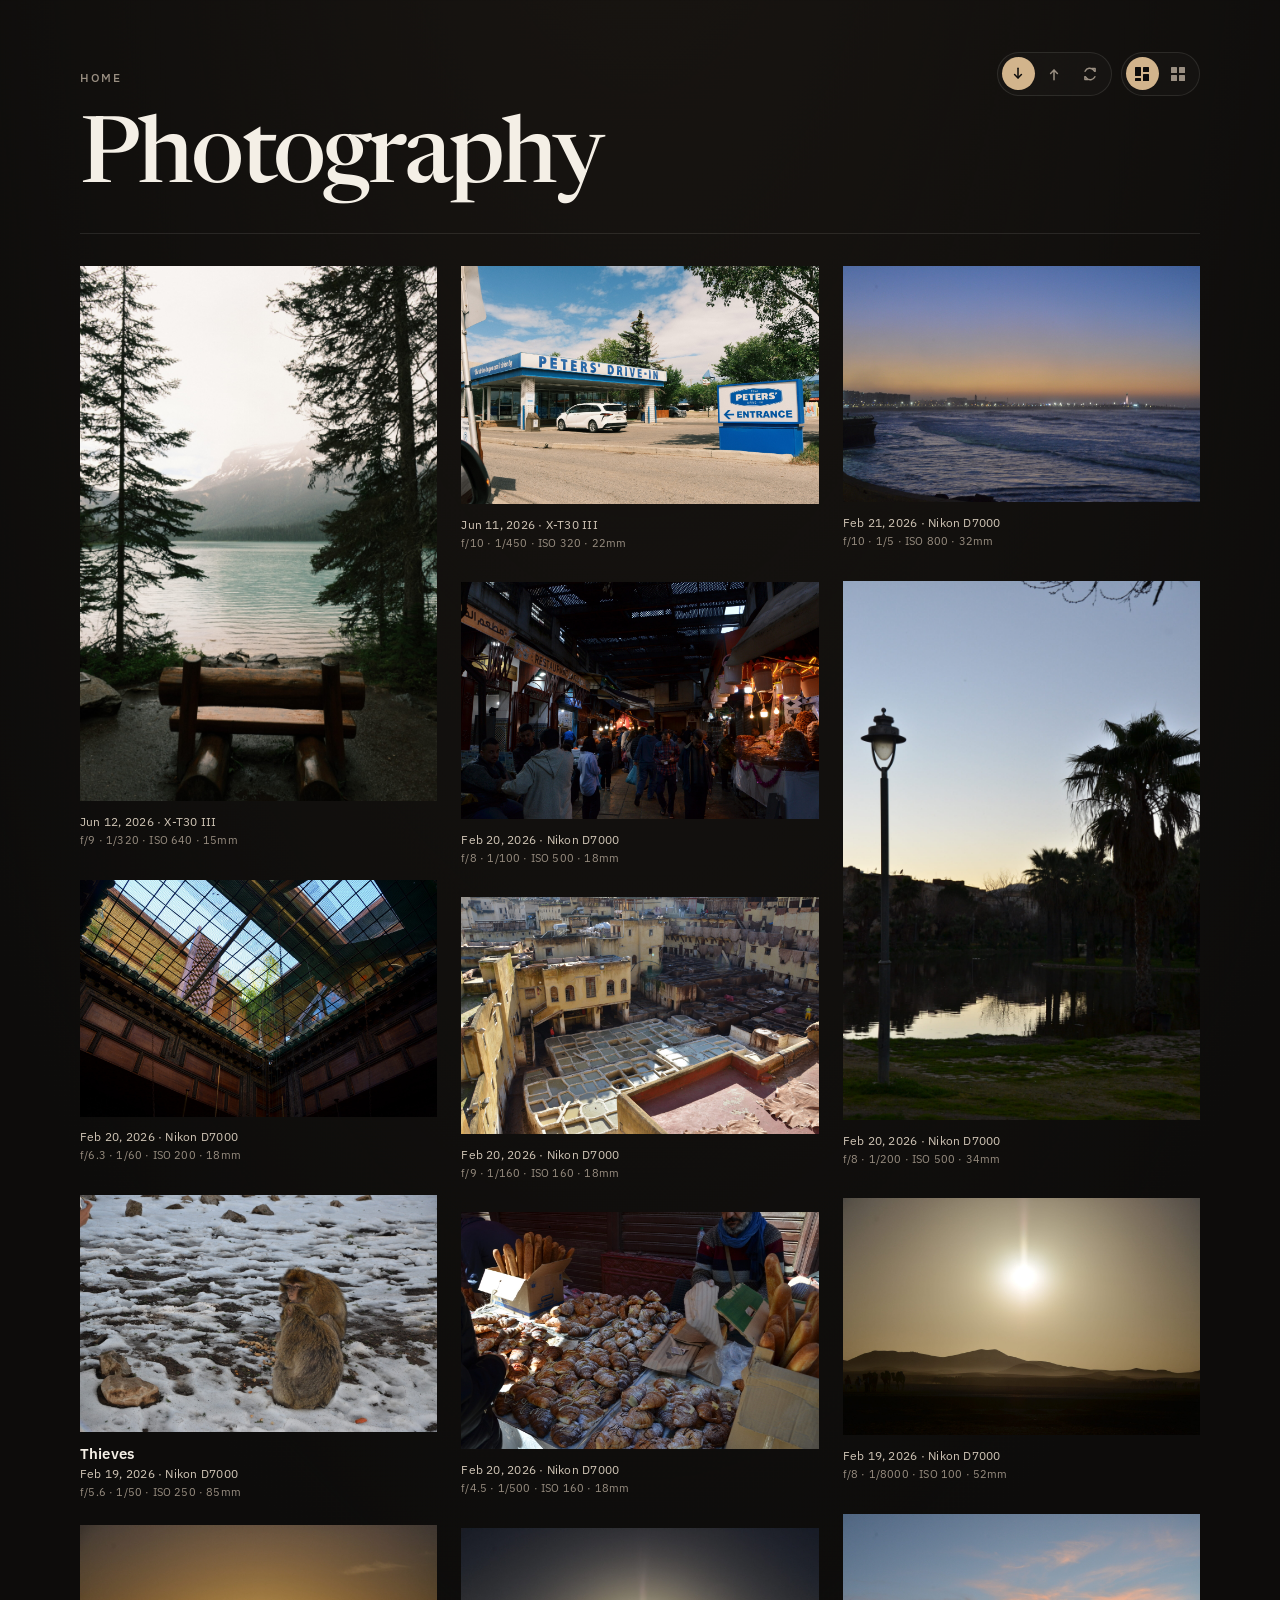
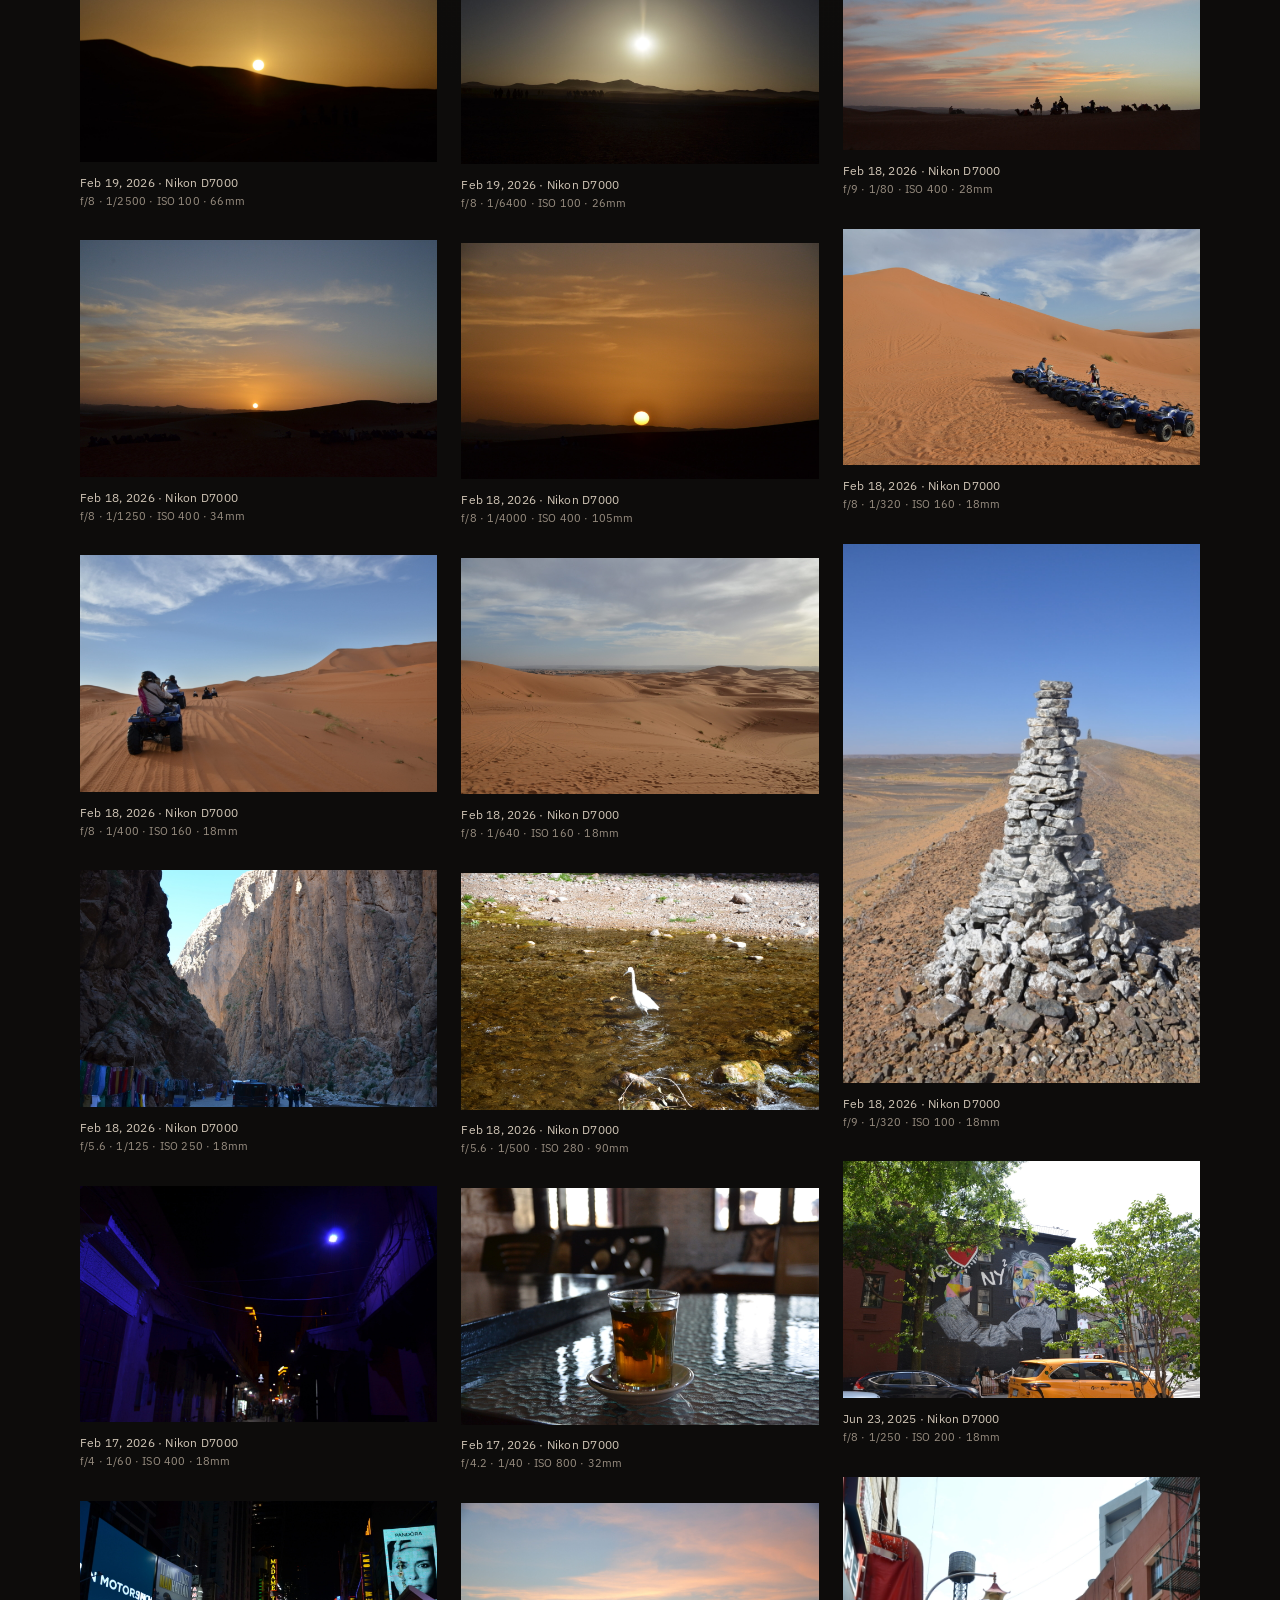
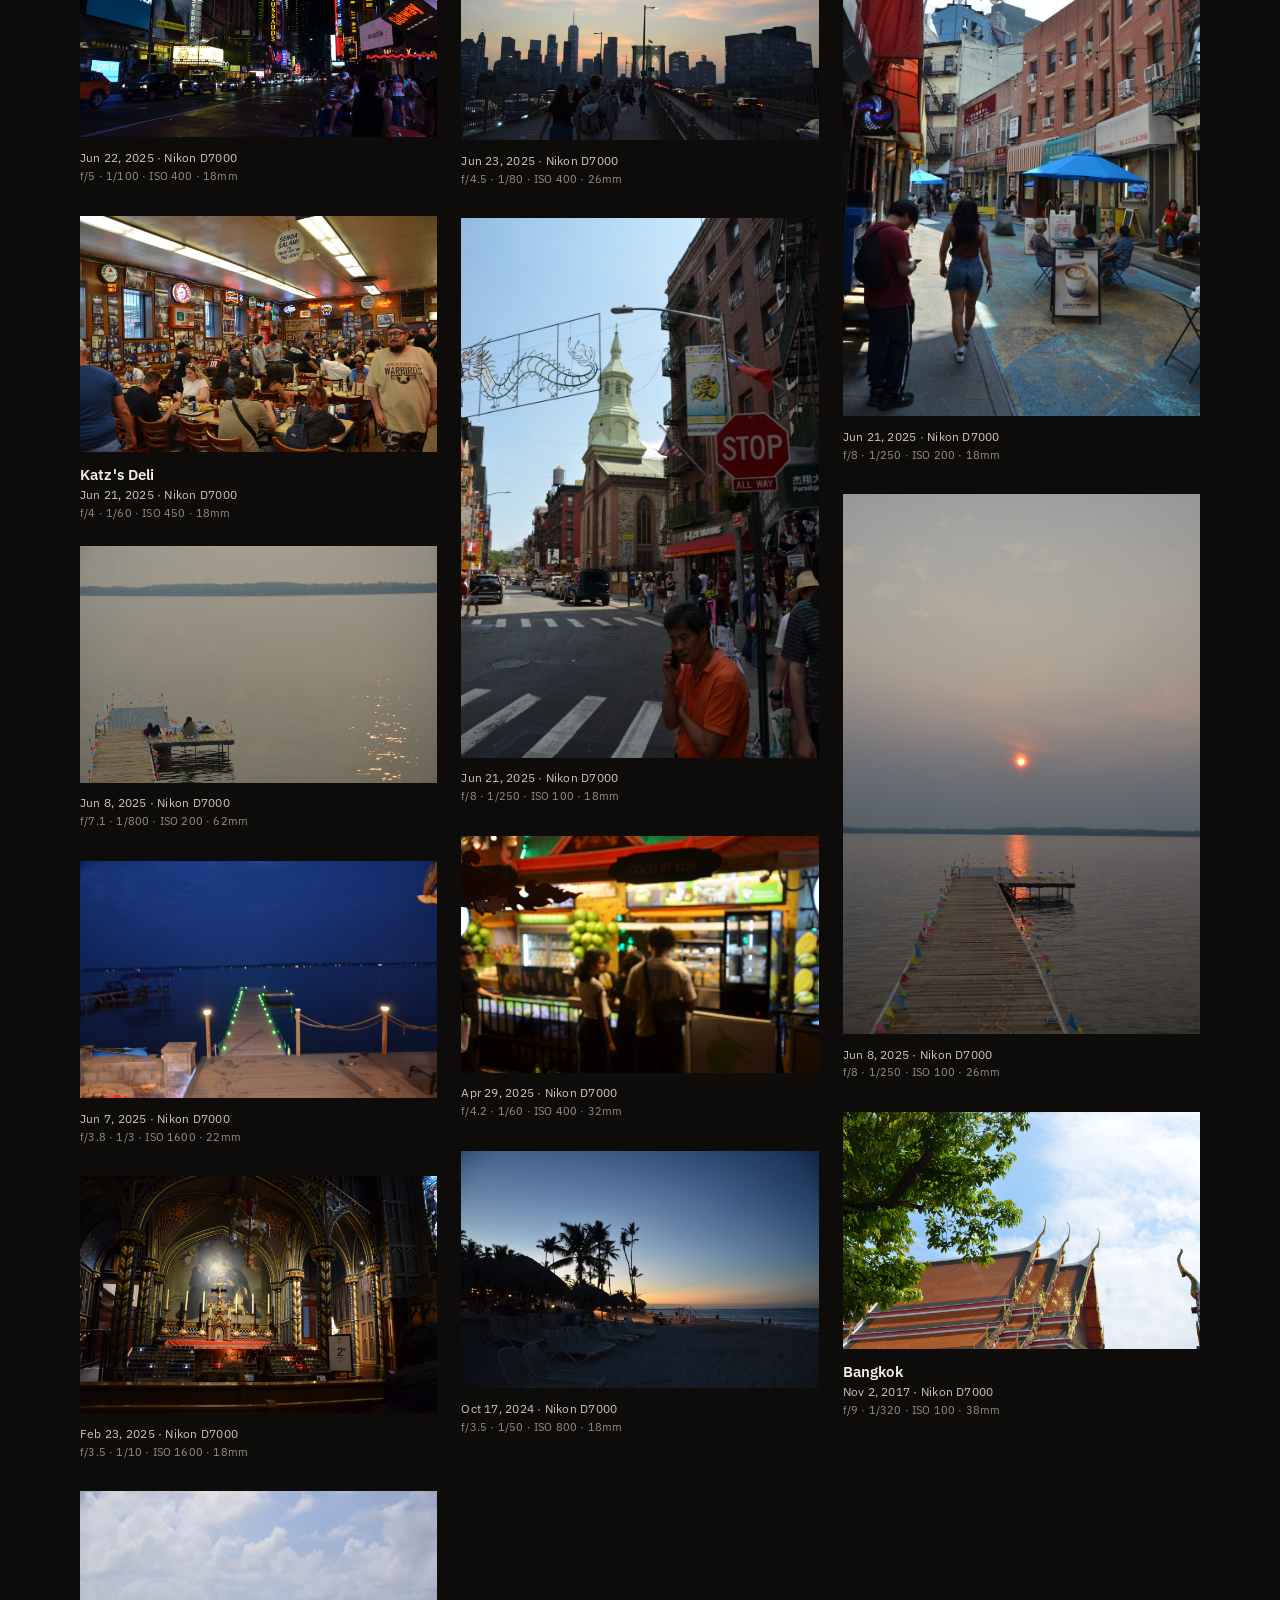
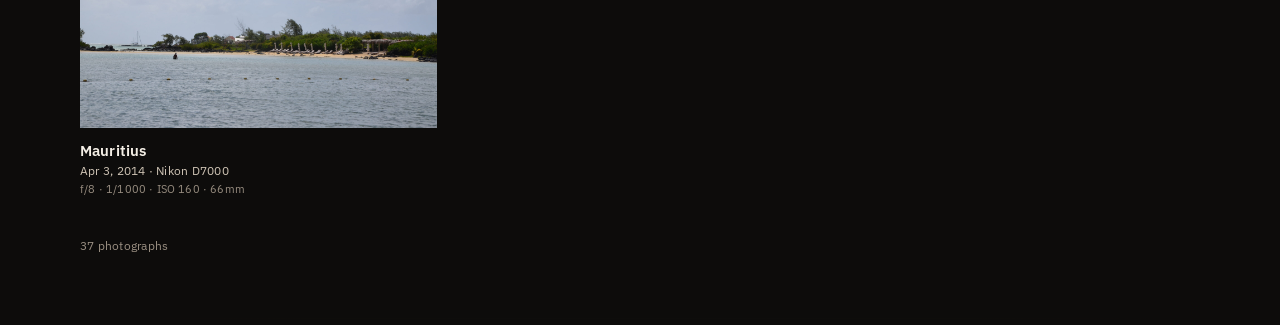
==== commit 0f62a3b7: "Fix carousel sliding and arrows" ====
--- a/photography.html
+++ b/photography.html
@@ -870,24 +870,52 @@
         class="lightbox-close"
         aria-label="Close"
       >
-        ×
+        <svg viewBox="0 0 20 20" aria-hidden="true">
+          <path
+            d="M5.6 5.6 14.4 14.4M14.4 5.6 5.6 14.4"
+            fill="none"
+            stroke="currentColor"
+            stroke-width="1.5"
+            stroke-linecap="round"
+          />
+        </svg>
       </button>
-      <button
-        type="button"
-        id="lightbox-prev"
-        class="lightbox-nav lightbox-prev"
-        aria-label="Previous photograph"
-      >
-        ‹
-      </button>
-      <button
-        type="button"
-        id="lightbox-next"
-        class="lightbox-nav lightbox-next"
-        aria-label="Next photograph"
-      >
-        ›
-      </button>
+      <div class="lightbox-controls">
+        <button
+          type="button"
+          id="lightbox-prev"
+          class="lightbox-nav lightbox-prev"
+          aria-label="Previous photograph"
+        >
+          <svg viewBox="0 0 20 20" aria-hidden="true">
+            <path
+              d="M12.2 4.4 6.6 10l5.6 5.6"
+              fill="none"
+              stroke="currentColor"
+              stroke-width="1.5"
+              stroke-linecap="round"
+              stroke-linejoin="round"
+            />
+          </svg>
+        </button>
+        <button
+          type="button"
+          id="lightbox-next"
+          class="lightbox-nav lightbox-next"
+          aria-label="Next photograph"
+        >
+          <svg viewBox="0 0 20 20" aria-hidden="true">
+            <path
+              d="M7.8 4.4 13.4 10l-5.6 5.6"
+              fill="none"
+              stroke="currentColor"
+              stroke-width="1.5"
+              stroke-linecap="round"
+              stroke-linejoin="round"
+            />
+          </svg>
+        </button>
+      </div>
       <div class="lightbox-inner">
         <img
           id="lightbox-image"
--- a/assets/photography.css
+++ b/assets/photography.css
@@ -174,6 +174,11 @@
   margin: 0 auto;
   padding: 2rem 0 8rem;
   overflow: visible;
+  min-height: 70vh;
+}
+
+body:not([data-gallery="ready"]) .photo-gallery {
+  visibility: hidden;
 }
 
 body[data-view="masonry"] .photo-gallery {
@@ -342,7 +347,9 @@
   opacity: 0;
   visibility: hidden;
   transition: opacity 0.28s ease, visibility 0.28s ease;
-  overflow: auto;
+  overflow-x: hidden;
+  overflow-y: auto;
+  overscroll-behavior: contain;
   -webkit-overflow-scrolling: touch;
 }
 
@@ -410,17 +417,43 @@
   color: var(--photo-muted);
 }
 
+.lightbox-controls {
+  display: contents;
+}
+
 .lightbox-close,
 .lightbox-nav {
   position: absolute;
-  border: 0;
-  background: transparent;
+  z-index: 2;
+  display: grid;
+  place-items: center;
+  width: 2.75rem;
+  height: 2.75rem;
+  padding: 0;
+  border: 1px solid var(--photo-line);
+  border-radius: 999px;
+  background: rgba(9, 8, 7, 0.55);
+  backdrop-filter: blur(6px);
+  color: var(--photo-soft);
+  cursor: pointer;
+  transition:
+    color 160ms ease,
+    background-color 160ms ease,
+    border-color 160ms ease;
+}
+
+.lightbox-close svg,
+.lightbox-nav svg {
+  display: block;
+  width: 1.125rem;
+  height: 1.125rem;
+}
+
+.lightbox-close:hover,
+.lightbox-nav:hover {
   color: var(--photo-fg);
-  cursor: pointer;
-  font-family: inherit;
-  font-size: 1.5rem;
-  line-height: 1;
-  padding: 0.5rem;
+  background: rgba(9, 8, 7, 0.82);
+  border-color: rgba(244, 239, 230, 0.28);
 }
 
 .lightbox-close:focus-visible,
@@ -430,33 +463,26 @@
 }
 
 .lightbox-close {
-  top: -0.25rem;
-  right: -0.25rem;
-  z-index: 2;
+  top: 1.25rem;
+  right: 1.25rem;
 }
 
 .lightbox-nav {
   top: 50%;
   transform: translateY(-50%);
-  font-size: 1.75rem;
-  opacity: 0.5;
-}
-
-.lightbox-nav:hover {
-  opacity: 1;
 }
 
 .lightbox-prev {
-  left: -2.25rem;
+  left: 1.25rem;
 }
 
 .lightbox-next {
-  right: -2.25rem;
-}
-
-@media (max-width: 719px) {
+  right: 1.25rem;
+}
+
+@media (max-width: 859px) {
   .lightbox {
-    padding: 3.25rem 0.85rem 1.5rem;
+    padding: 4.5rem 0.85rem 5.75rem;
     align-content: center;
   }
 
@@ -468,21 +494,27 @@
   .lightbox img {
     width: 100%;
     max-width: 100%;
-    max-height: min(68vh, 100dvh - 9rem);
+    max-height: min(64vh, 100dvh - 15rem);
     height: auto;
   }
 
-  .lightbox-prev {
-    left: 0.15rem;
-  }
-
-  .lightbox-next {
-    right: 0.15rem;
+  .lightbox-controls {
+    display: flex;
+    position: absolute;
+    left: 50%;
+    bottom: 1.25rem;
+    transform: translateX(-50%);
+    gap: 0.75rem;
+  }
+
+  .lightbox-nav {
+    position: static;
+    transform: none;
   }
 
   .lightbox-close {
-    top: 0.5rem;
-    right: 0.5rem;
+    top: 1rem;
+    right: 1rem;
   }
 }
 
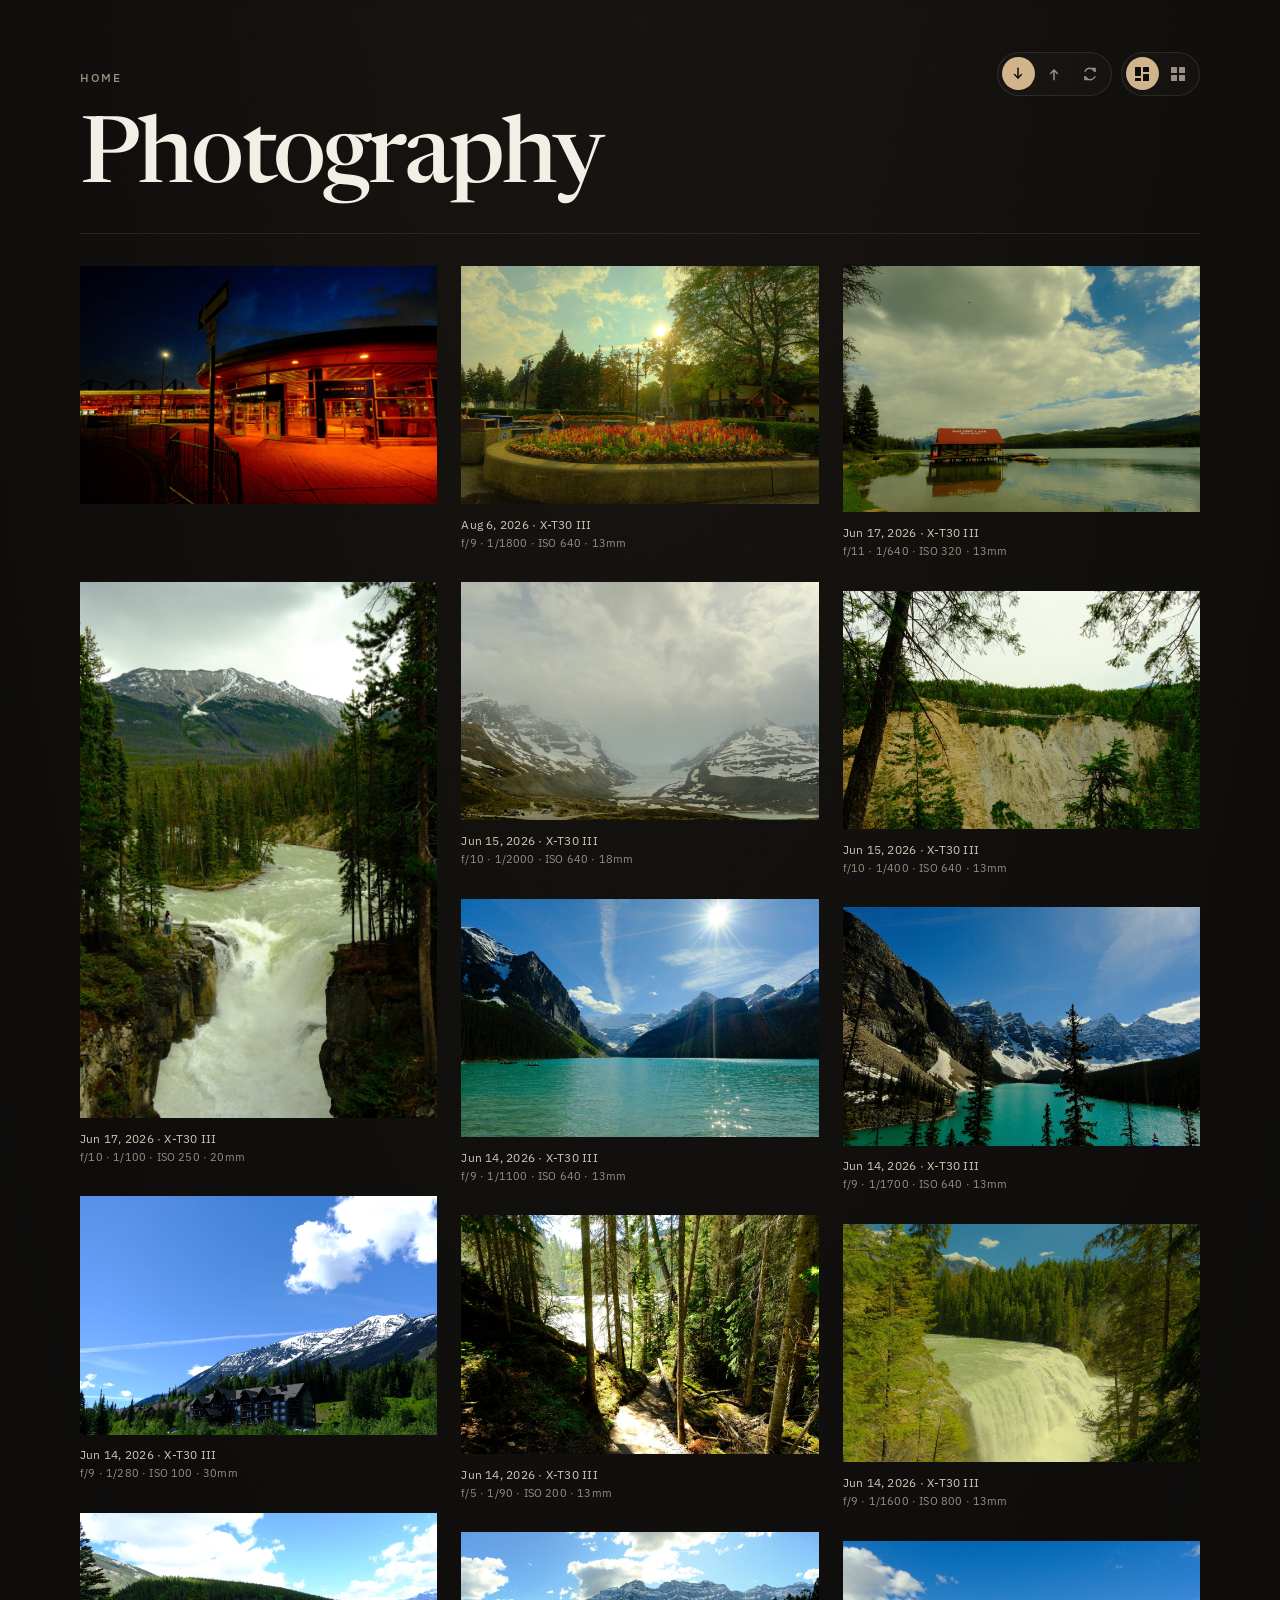
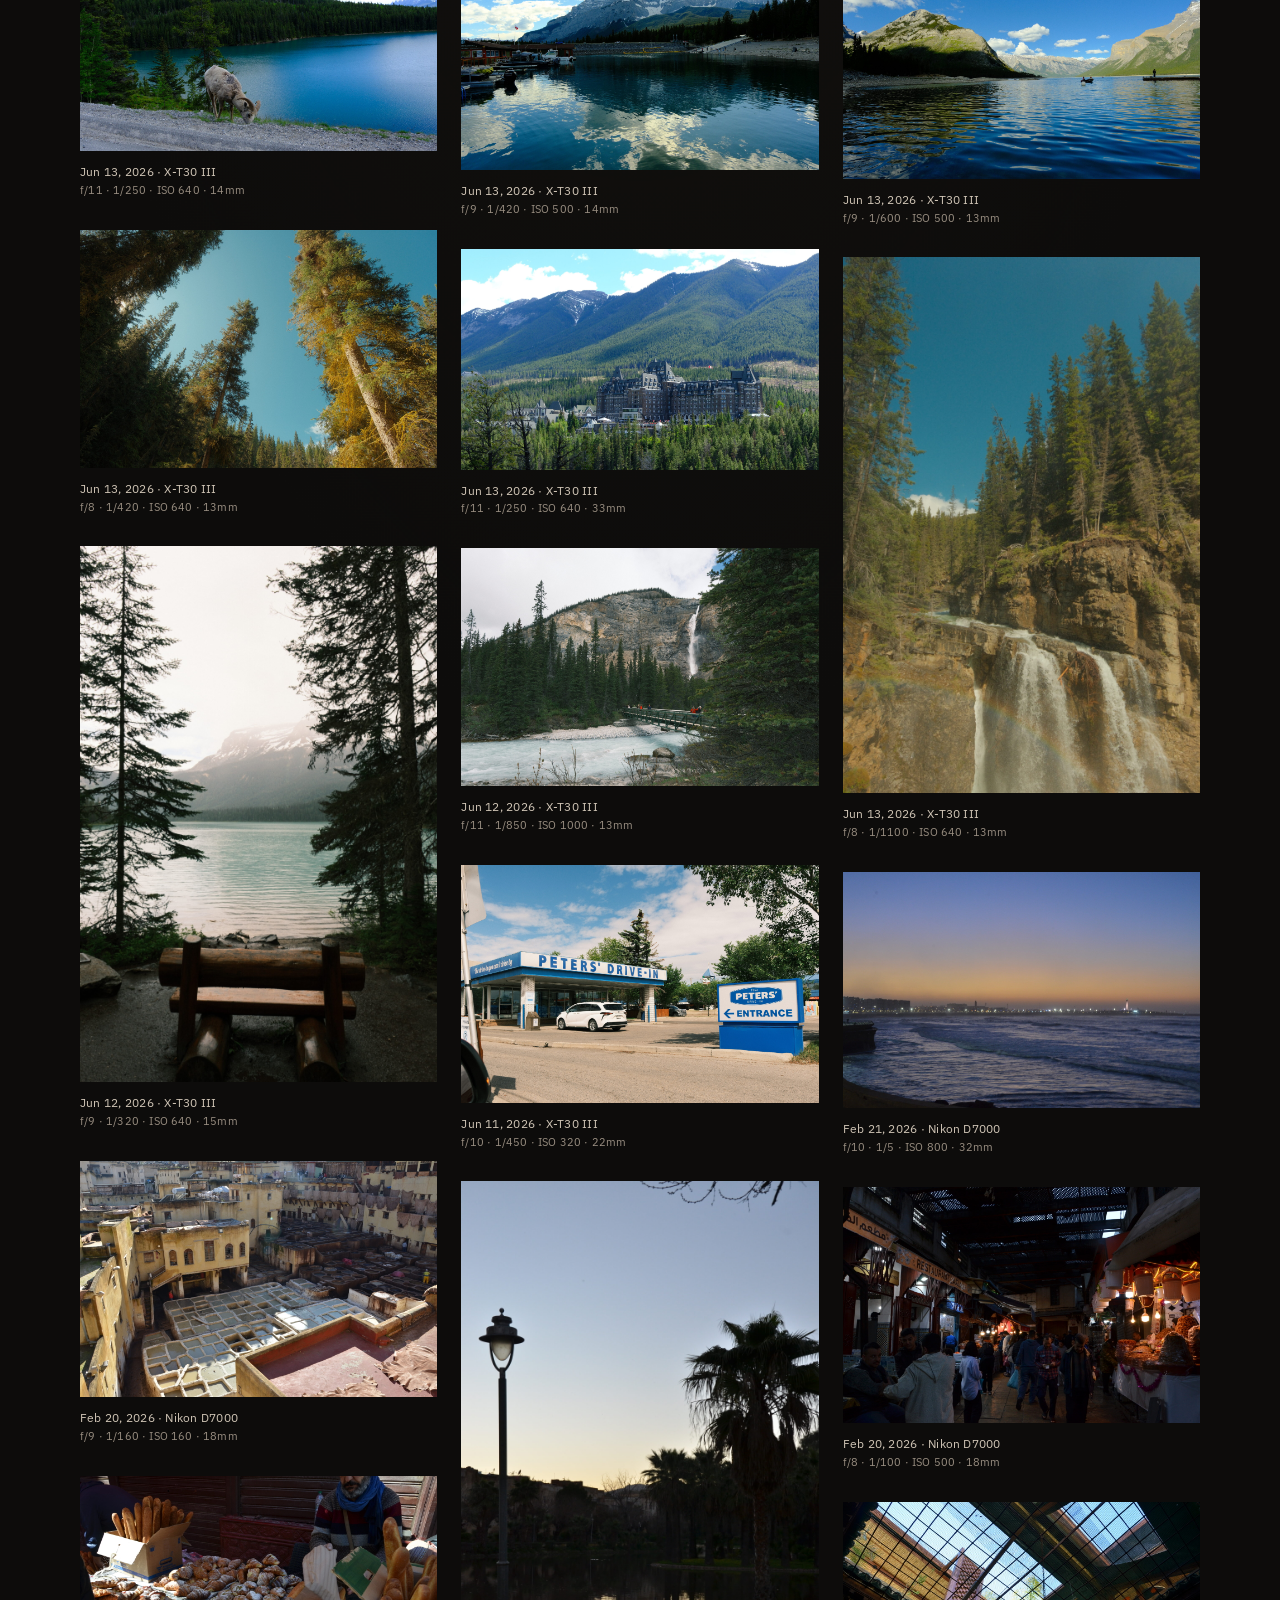
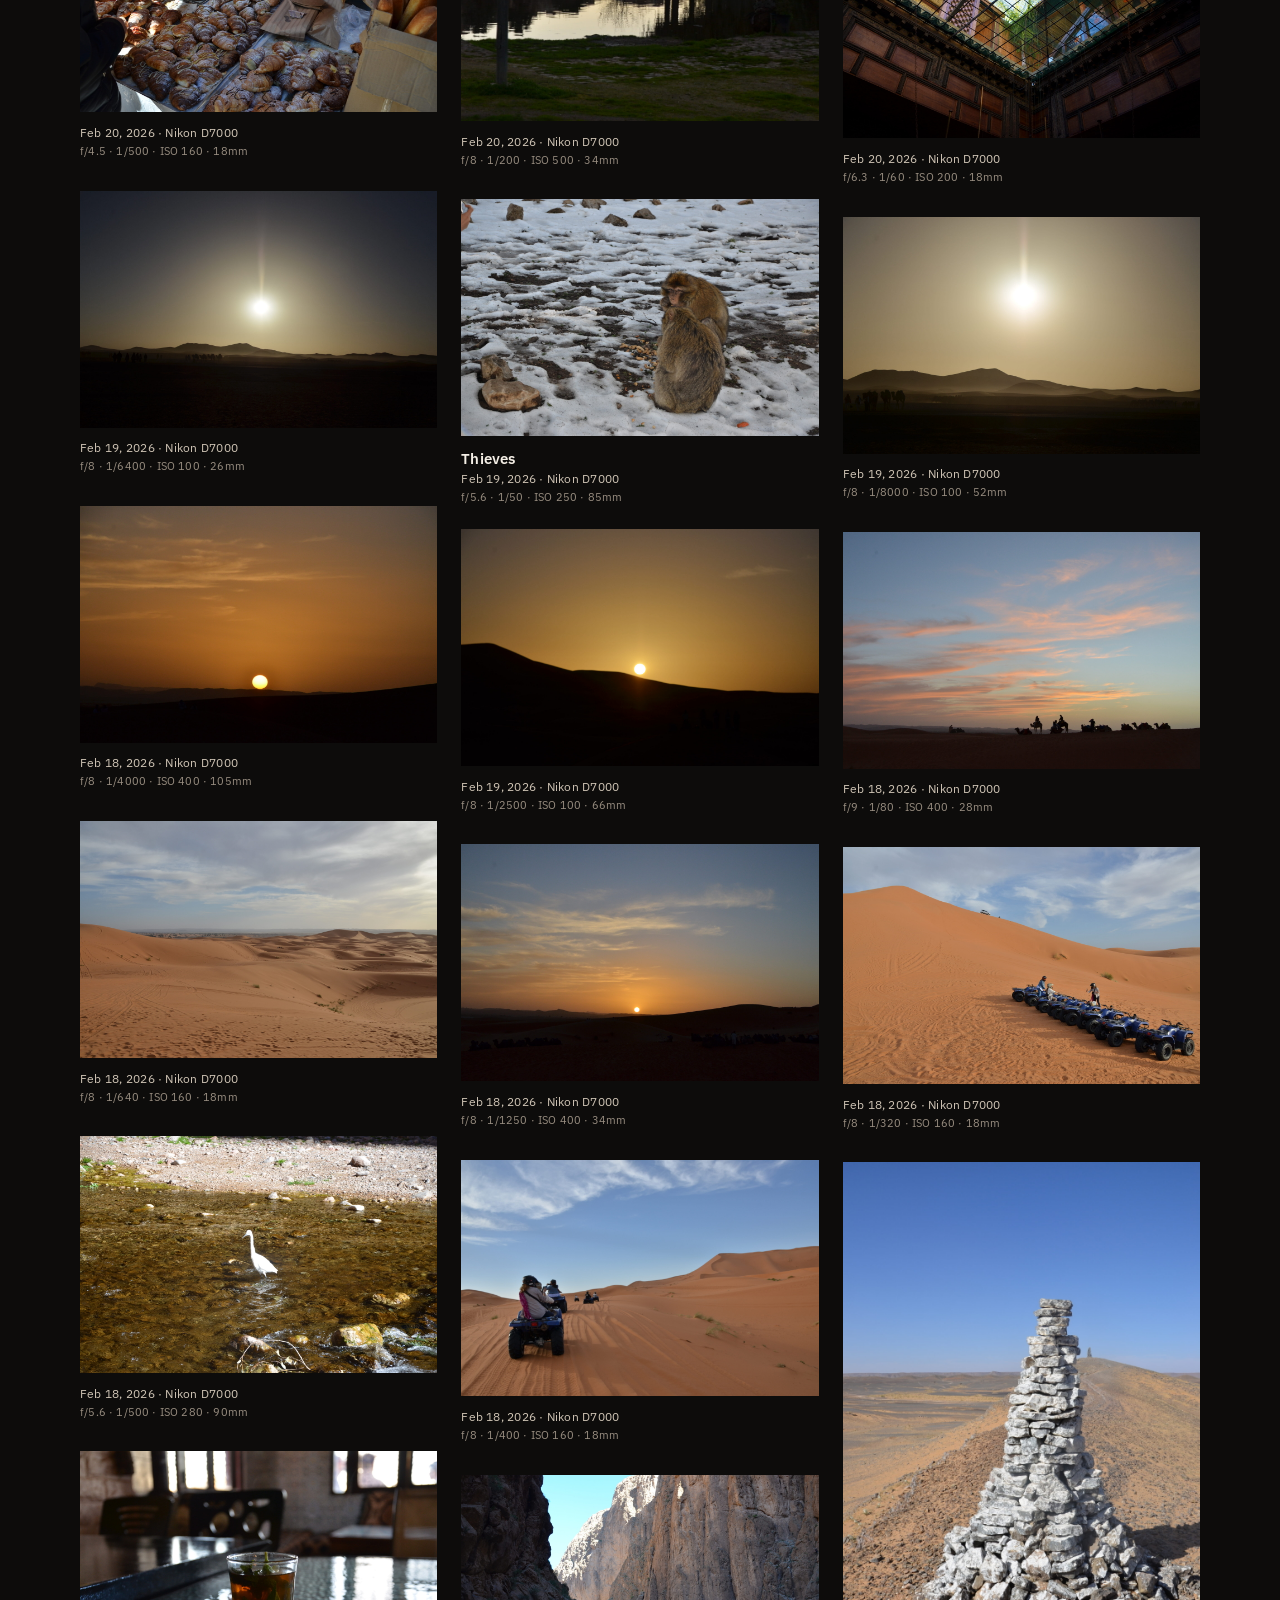
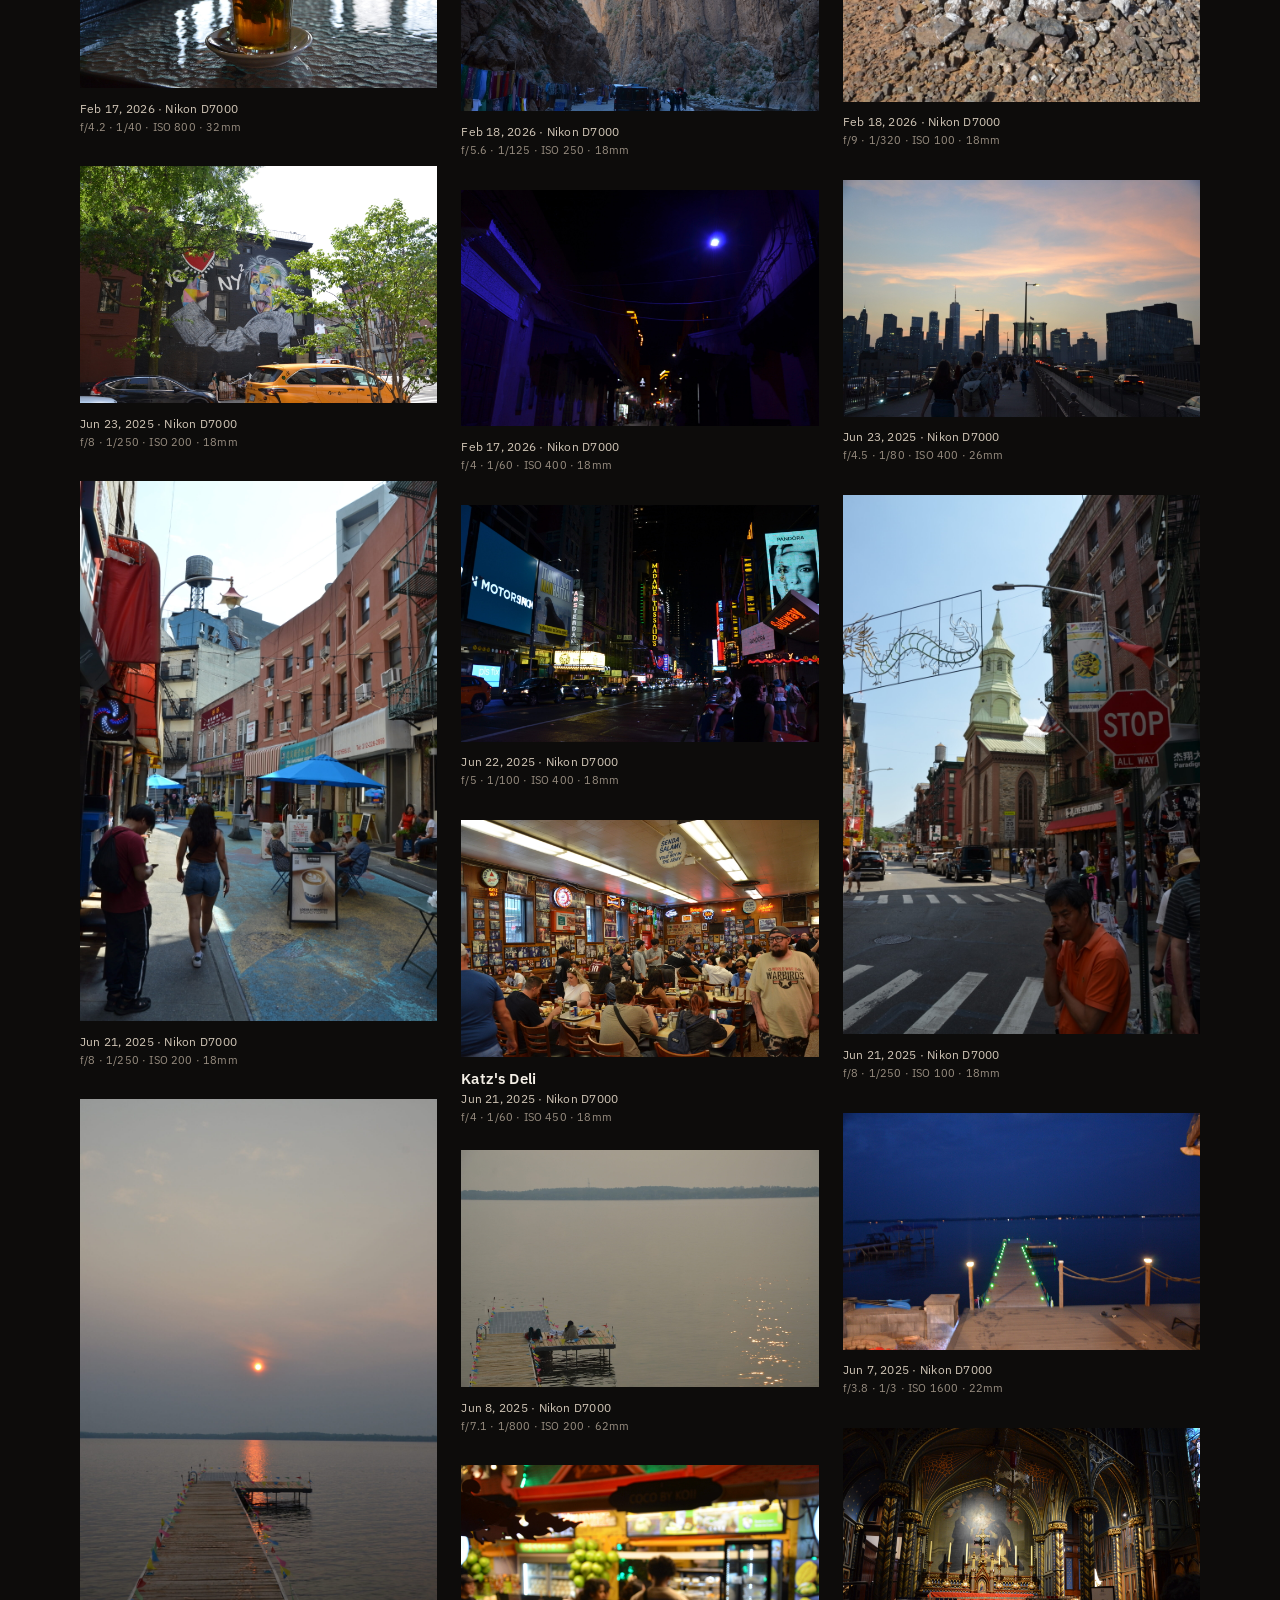
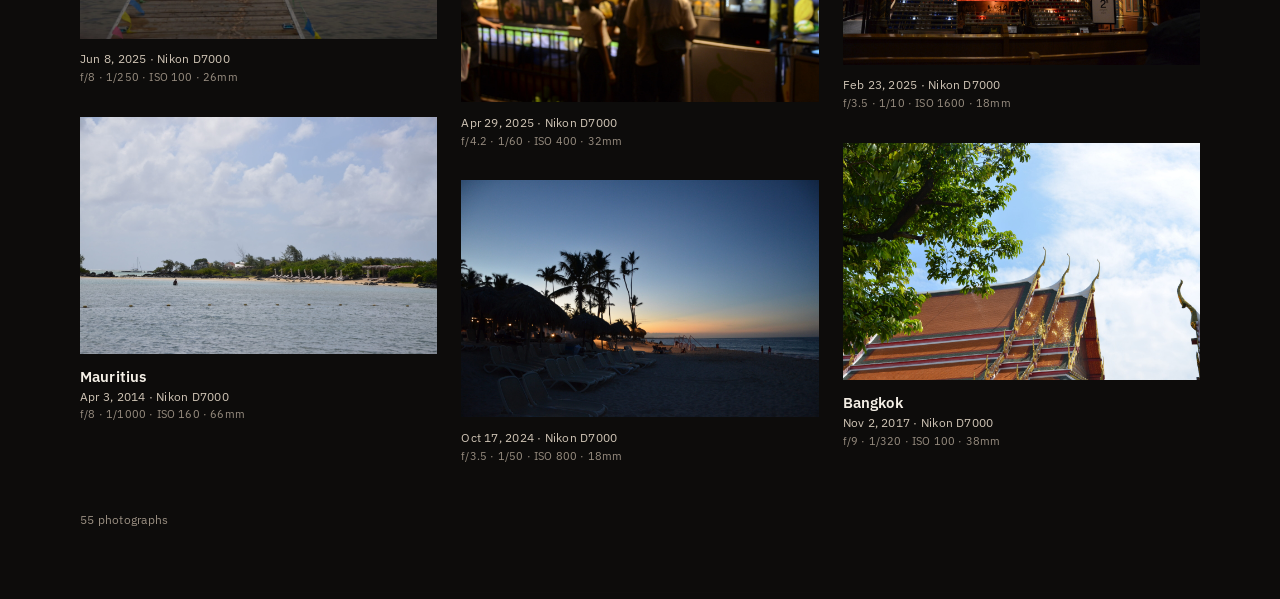
==== commit c01ecfe9: "Photography page update v2" ====
--- a/photography.html
+++ b/photography.html
@@ -852,8 +852,385 @@
             <span class="caption-tech">f/9 · 1/320 · ISO 640 · 15mm</span>
           </figcaption>
         </figure>
+
+        <figure class="photo-figure" data-taken="2026-06-12">
+          <button
+            type="button"
+            class="photo-button"
+            aria-label="Enlarge photograph"
+          >
+            <img
+              src="assets/photos/web/XT300146.jpg"
+              alt="Photograph"
+              width="2560"
+              height="1707"
+              loading="lazy"
+              decoding="async"
+            />
+          </button>
+          <figcaption class="photo-caption">
+            <span class="caption-context">Jun 12, 2026 · X-T30 III</span>
+            <span class="caption-tech">f/11 · 1/850 · ISO 1000 · 13mm</span>
+          </figcaption>
+        </figure>
+
+        <figure class="photo-figure" data-taken="2026-06-13">
+          <button
+            type="button"
+            class="photo-button"
+            aria-label="Enlarge photograph"
+          >
+            <img
+              src="assets/photos/web/XT300222.jpg"
+              alt="Photograph"
+              width="2560"
+              height="1707"
+              loading="lazy"
+              decoding="async"
+            />
+          </button>
+          <figcaption class="photo-caption">
+            <span class="caption-context">Jun 13, 2026 · X-T30 III</span>
+            <span class="caption-tech">f/8 · 1/420 · ISO 640 · 13mm</span>
+          </figcaption>
+        </figure>
+
+        <figure class="photo-figure" data-taken="2026-06-13">
+          <button
+            type="button"
+            class="photo-button"
+            aria-label="Enlarge photograph"
+          >
+            <img
+              src="assets/photos/web/XT300233.jpg"
+              alt="Photograph"
+              width="1707"
+              height="2560"
+              loading="lazy"
+              decoding="async"
+            />
+          </button>
+          <figcaption class="photo-caption">
+            <span class="caption-context">Jun 13, 2026 · X-T30 III</span>
+            <span class="caption-tech">f/8 · 1/1100 · ISO 640 · 13mm</span>
+          </figcaption>
+        </figure>
+
+        <figure class="photo-figure" data-taken="2026-06-13">
+          <button
+            type="button"
+            class="photo-button"
+            aria-label="Enlarge photograph"
+          >
+            <img
+              src="assets/photos/web/XT300255.jpg"
+              alt="Photograph"
+              width="2560"
+              height="1583"
+              loading="lazy"
+              decoding="async"
+            />
+          </button>
+          <figcaption class="photo-caption">
+            <span class="caption-context">Jun 13, 2026 · X-T30 III</span>
+            <span class="caption-tech">f/11 · 1/250 · ISO 640 · 33mm</span>
+          </figcaption>
+        </figure>
+
+        <figure class="photo-figure" data-taken="2026-06-13">
+          <button
+            type="button"
+            class="photo-button"
+            aria-label="Enlarge photograph"
+          >
+            <img
+              src="assets/photos/web/XT300260.jpg"
+              alt="Photograph"
+              width="2560"
+              height="1707"
+              loading="lazy"
+              decoding="async"
+            />
+          </button>
+          <figcaption class="photo-caption">
+            <span class="caption-context">Jun 13, 2026 · X-T30 III</span>
+            <span class="caption-tech">f/11 · 1/250 · ISO 640 · 14mm</span>
+          </figcaption>
+        </figure>
+
+        <figure class="photo-figure" data-taken="2026-06-13">
+          <button
+            type="button"
+            class="photo-button"
+            aria-label="Enlarge photograph"
+          >
+            <img
+              src="assets/photos/web/XT300266.jpg"
+              alt="Photograph"
+              width="2560"
+              height="1707"
+              loading="lazy"
+              decoding="async"
+            />
+          </button>
+          <figcaption class="photo-caption">
+            <span class="caption-context">Jun 13, 2026 · X-T30 III</span>
+            <span class="caption-tech">f/9 · 1/600 · ISO 500 · 13mm</span>
+          </figcaption>
+        </figure>
+
+        <figure class="photo-figure" data-taken="2026-06-13">
+          <button
+            type="button"
+            class="photo-button"
+            aria-label="Enlarge photograph"
+          >
+            <img
+              src="assets/photos/web/XT300267.jpg"
+              alt="Photograph"
+              width="2560"
+              height="1707"
+              loading="lazy"
+              decoding="async"
+            />
+          </button>
+          <figcaption class="photo-caption">
+            <span class="caption-context">Jun 13, 2026 · X-T30 III</span>
+            <span class="caption-tech">f/9 · 1/420 · ISO 500 · 14mm</span>
+          </figcaption>
+        </figure>
+
+        <figure class="photo-figure" data-taken="2026-06-14">
+          <button
+            type="button"
+            class="photo-button"
+            aria-label="Enlarge photograph"
+          >
+            <img
+              src="assets/photos/web/XT300276.jpg"
+              alt="Photograph"
+              width="2560"
+              height="1707"
+              loading="lazy"
+              decoding="async"
+            />
+          </button>
+          <figcaption class="photo-caption">
+            <span class="caption-context">Jun 14, 2026 · X-T30 III</span>
+            <span class="caption-tech">f/9 · 1/280 · ISO 100 · 30mm</span>
+          </figcaption>
+        </figure>
+
+        <figure class="photo-figure" data-taken="2026-06-14">
+          <button
+            type="button"
+            class="photo-button"
+            aria-label="Enlarge photograph"
+          >
+            <img
+              src="assets/photos/web/XT300288.jpg"
+              alt="Photograph"
+              width="2560"
+              height="1707"
+              loading="lazy"
+              decoding="async"
+            />
+          </button>
+          <figcaption class="photo-caption">
+            <span class="caption-context">Jun 14, 2026 · X-T30 III</span>
+            <span class="caption-tech">f/9 · 1/1600 · ISO 800 · 13mm</span>
+          </figcaption>
+        </figure>
+
+        <figure class="photo-figure" data-taken="2026-06-14">
+          <button
+            type="button"
+            class="photo-button"
+            aria-label="Enlarge photograph"
+          >
+            <img
+              src="assets/photos/web/XT300297.jpg"
+              alt="Photograph"
+              width="2560"
+              height="1707"
+              loading="lazy"
+              decoding="async"
+            />
+          </button>
+          <figcaption class="photo-caption">
+            <span class="caption-context">Jun 14, 2026 · X-T30 III</span>
+            <span class="caption-tech">f/5 · 1/90 · ISO 200 · 13mm</span>
+          </figcaption>
+        </figure>
+
+        <figure class="photo-figure" data-taken="2026-06-14">
+          <button
+            type="button"
+            class="photo-button"
+            aria-label="Enlarge photograph"
+          >
+            <img
+              src="assets/photos/web/XT300342.jpg"
+              alt="Photograph"
+              width="2560"
+              height="1707"
+              loading="lazy"
+              decoding="async"
+            />
+          </button>
+          <figcaption class="photo-caption">
+            <span class="caption-context">Jun 14, 2026 · X-T30 III</span>
+            <span class="caption-tech">f/9 · 1/1700 · ISO 640 · 13mm</span>
+          </figcaption>
+        </figure>
+
+        <figure class="photo-figure" data-taken="2026-06-14">
+          <button
+            type="button"
+            class="photo-button"
+            aria-label="Enlarge photograph"
+          >
+            <img
+              src="assets/photos/web/XT300360.jpg"
+              alt="Photograph"
+              width="2560"
+              height="1707"
+              loading="lazy"
+              decoding="async"
+            />
+          </button>
+          <figcaption class="photo-caption">
+            <span class="caption-context">Jun 14, 2026 · X-T30 III</span>
+            <span class="caption-tech">f/9 · 1/1100 · ISO 640 · 13mm</span>
+          </figcaption>
+        </figure>
+
+        <figure class="photo-figure" data-taken="2026-06-15">
+          <button
+            type="button"
+            class="photo-button"
+            aria-label="Enlarge photograph"
+          >
+            <img
+              src="assets/photos/web/XT300412.jpg"
+              alt="Photograph"
+              width="2560"
+              height="1707"
+              loading="lazy"
+              decoding="async"
+            />
+          </button>
+          <figcaption class="photo-caption">
+            <span class="caption-context">Jun 15, 2026 · X-T30 III</span>
+            <span class="caption-tech">f/10 · 1/400 · ISO 640 · 13mm</span>
+          </figcaption>
+        </figure>
+
+        <figure class="photo-figure" data-taken="2026-06-15">
+          <button
+            type="button"
+            class="photo-button"
+            aria-label="Enlarge photograph"
+          >
+            <img
+              src="assets/photos/web/XT300420.jpg"
+              alt="Photograph"
+              width="2560"
+              height="1707"
+              loading="lazy"
+              decoding="async"
+            />
+          </button>
+          <figcaption class="photo-caption">
+            <span class="caption-context">Jun 15, 2026 · X-T30 III</span>
+            <span class="caption-tech">f/10 · 1/2000 · ISO 640 · 18mm</span>
+          </figcaption>
+        </figure>
+
+        <figure class="photo-figure" data-taken="2026-06-17">
+          <button
+            type="button"
+            class="photo-button"
+            aria-label="Enlarge photograph"
+          >
+            <img
+              src="assets/photos/web/XT300448.jpg"
+              alt="Photograph"
+              width="1707"
+              height="2560"
+              loading="lazy"
+              decoding="async"
+            />
+          </button>
+          <figcaption class="photo-caption">
+            <span class="caption-context">Jun 17, 2026 · X-T30 III</span>
+            <span class="caption-tech">f/10 · 1/100 · ISO 250 · 20mm</span>
+          </figcaption>
+        </figure>
+
+        <figure class="photo-figure" data-taken="2026-06-17">
+          <button
+            type="button"
+            class="photo-button"
+            aria-label="Enlarge photograph"
+          >
+            <img
+              src="assets/photos/web/XT300471.jpg"
+              alt="Photograph"
+              width="2560"
+              height="1768"
+              loading="lazy"
+              decoding="async"
+            />
+          </button>
+          <figcaption class="photo-caption">
+            <span class="caption-context">Jun 17, 2026 · X-T30 III</span>
+            <span class="caption-tech">f/11 · 1/640 · ISO 320 · 13mm</span>
+          </figcaption>
+        </figure>
+
+        <figure class="photo-figure" data-taken="2026-08-06">
+          <button
+            type="button"
+            class="photo-button"
+            aria-label="Enlarge photograph"
+          >
+            <img
+              src="assets/photos/web/XT300641.jpg"
+              alt="Photograph"
+              width="2560"
+              height="1707"
+              loading="lazy"
+              decoding="async"
+            />
+          </button>
+          <figcaption class="photo-caption">
+            <span class="caption-context">Aug 6, 2026 · X-T30 III</span>
+            <span class="caption-tech">f/9 · 1/1800 · ISO 640 · 13mm</span>
+          </figcaption>
+        </figure>
+
+        <figure class="photo-figure">
+          <button
+            type="button"
+            class="photo-button"
+            aria-label="Enlarge photograph"
+          >
+            <img
+              src="assets/photos/web/XT300651e.jpg"
+              alt="Photograph"
+              width="1536"
+              height="1024"
+              loading="lazy"
+              decoding="async"
+            />
+          </button>
+          <figcaption class="photo-caption">
+
+          </figcaption>
+        </figure>
       </section>
-      <p class="photo-count">37 photographs</p>
+      <p class="photo-count">55 photographs</p>
     </main>
 
     <div
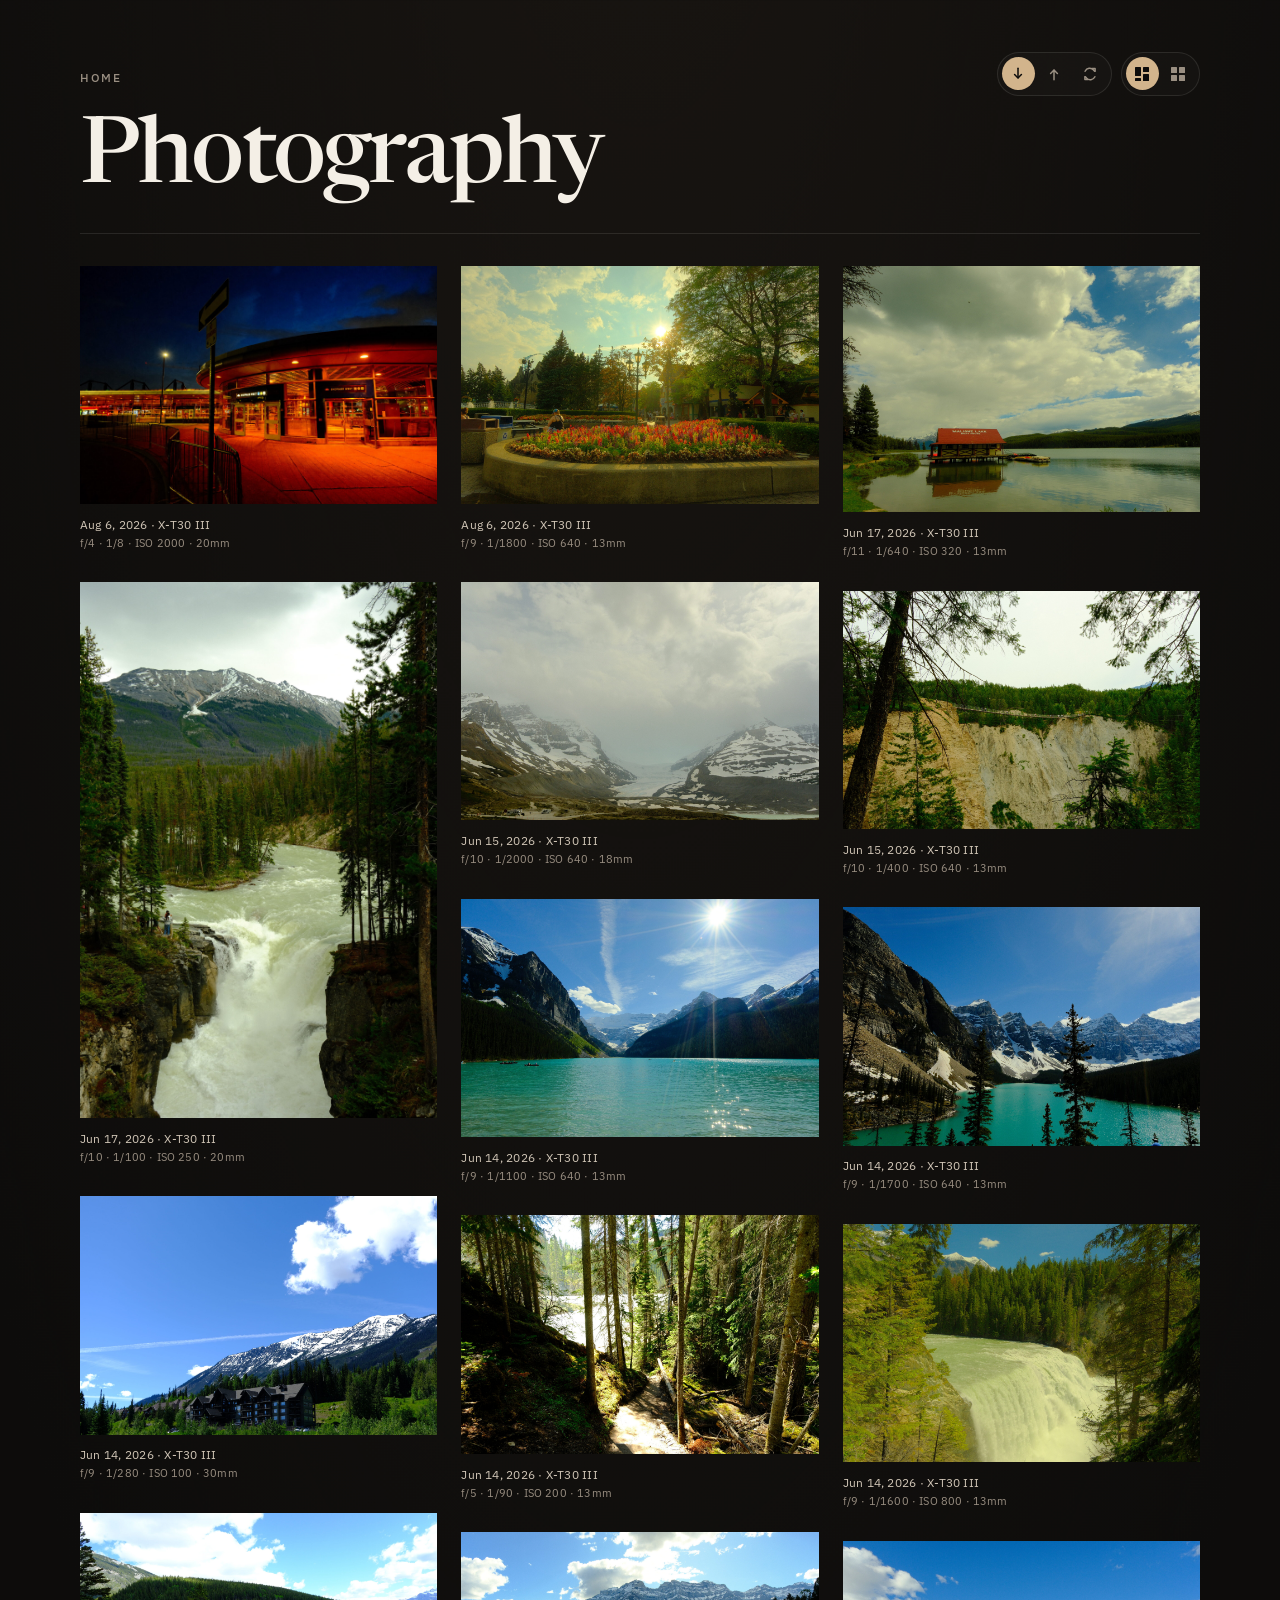
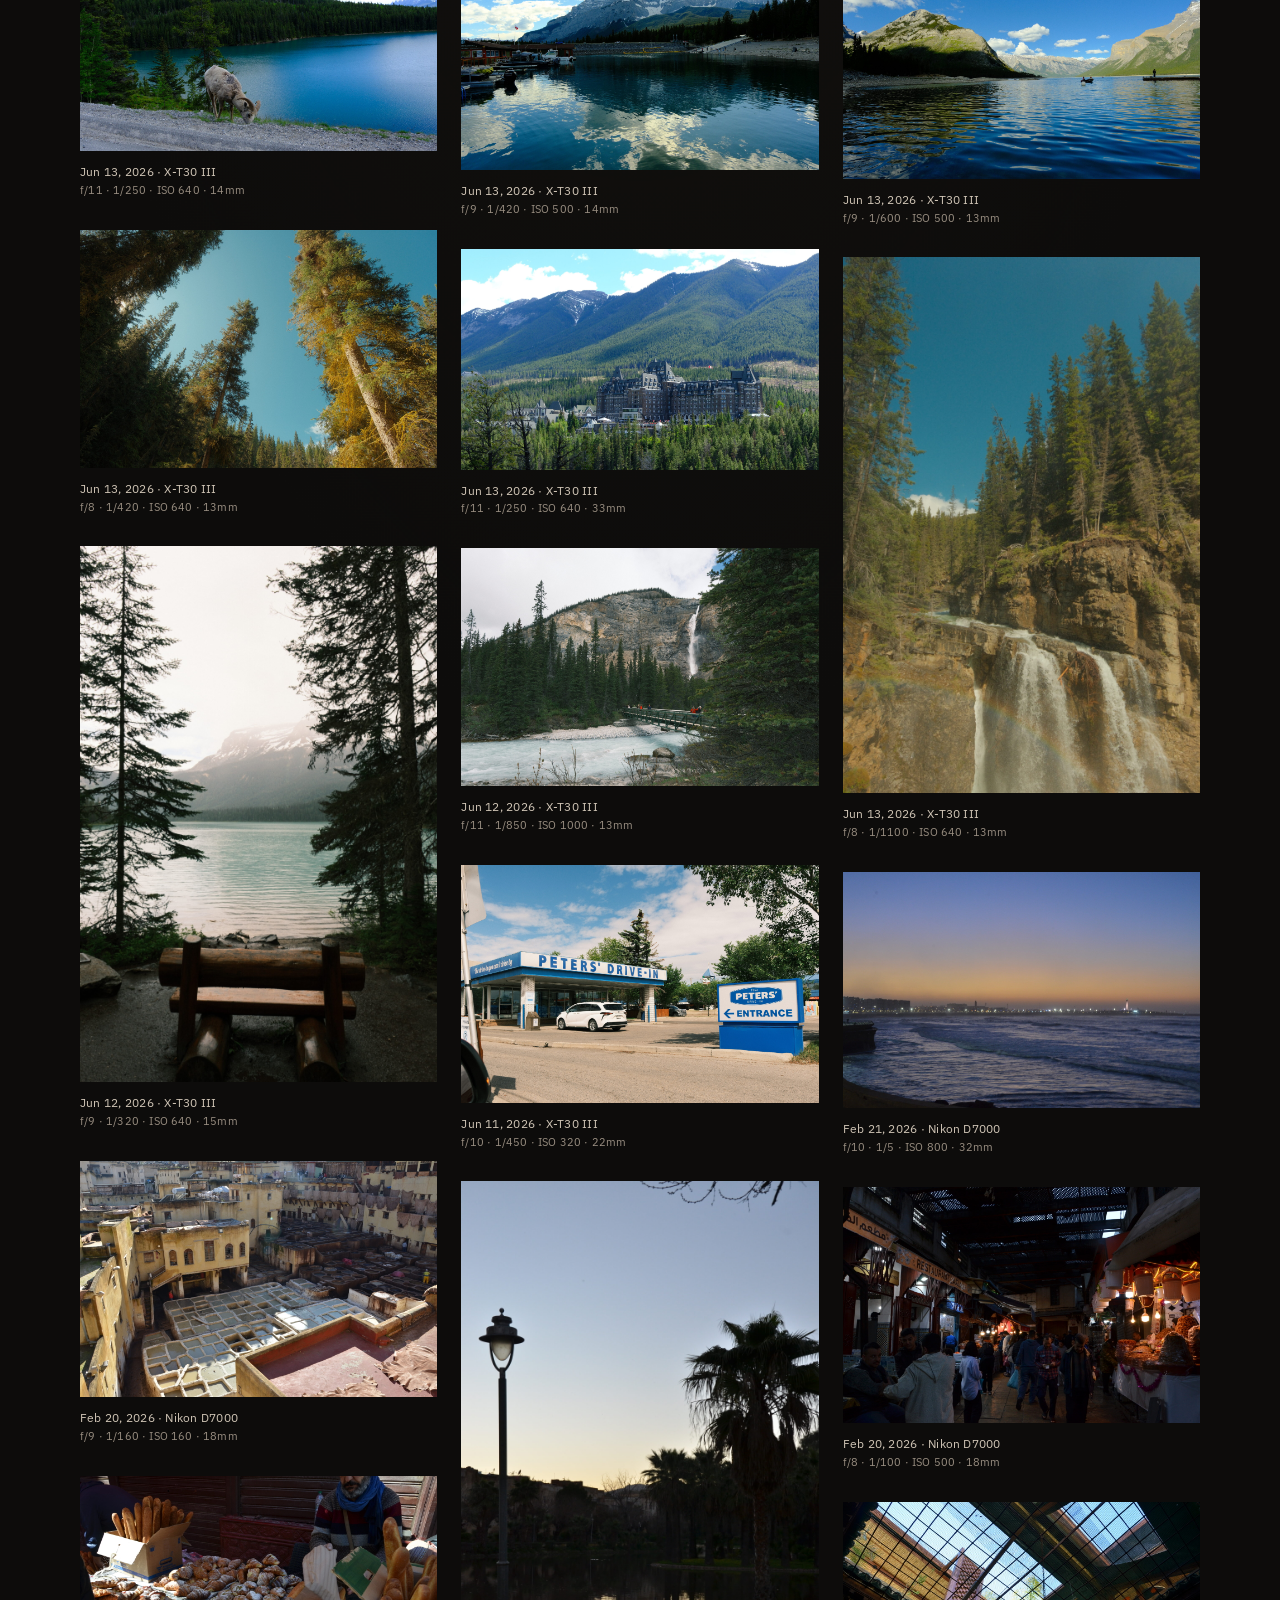
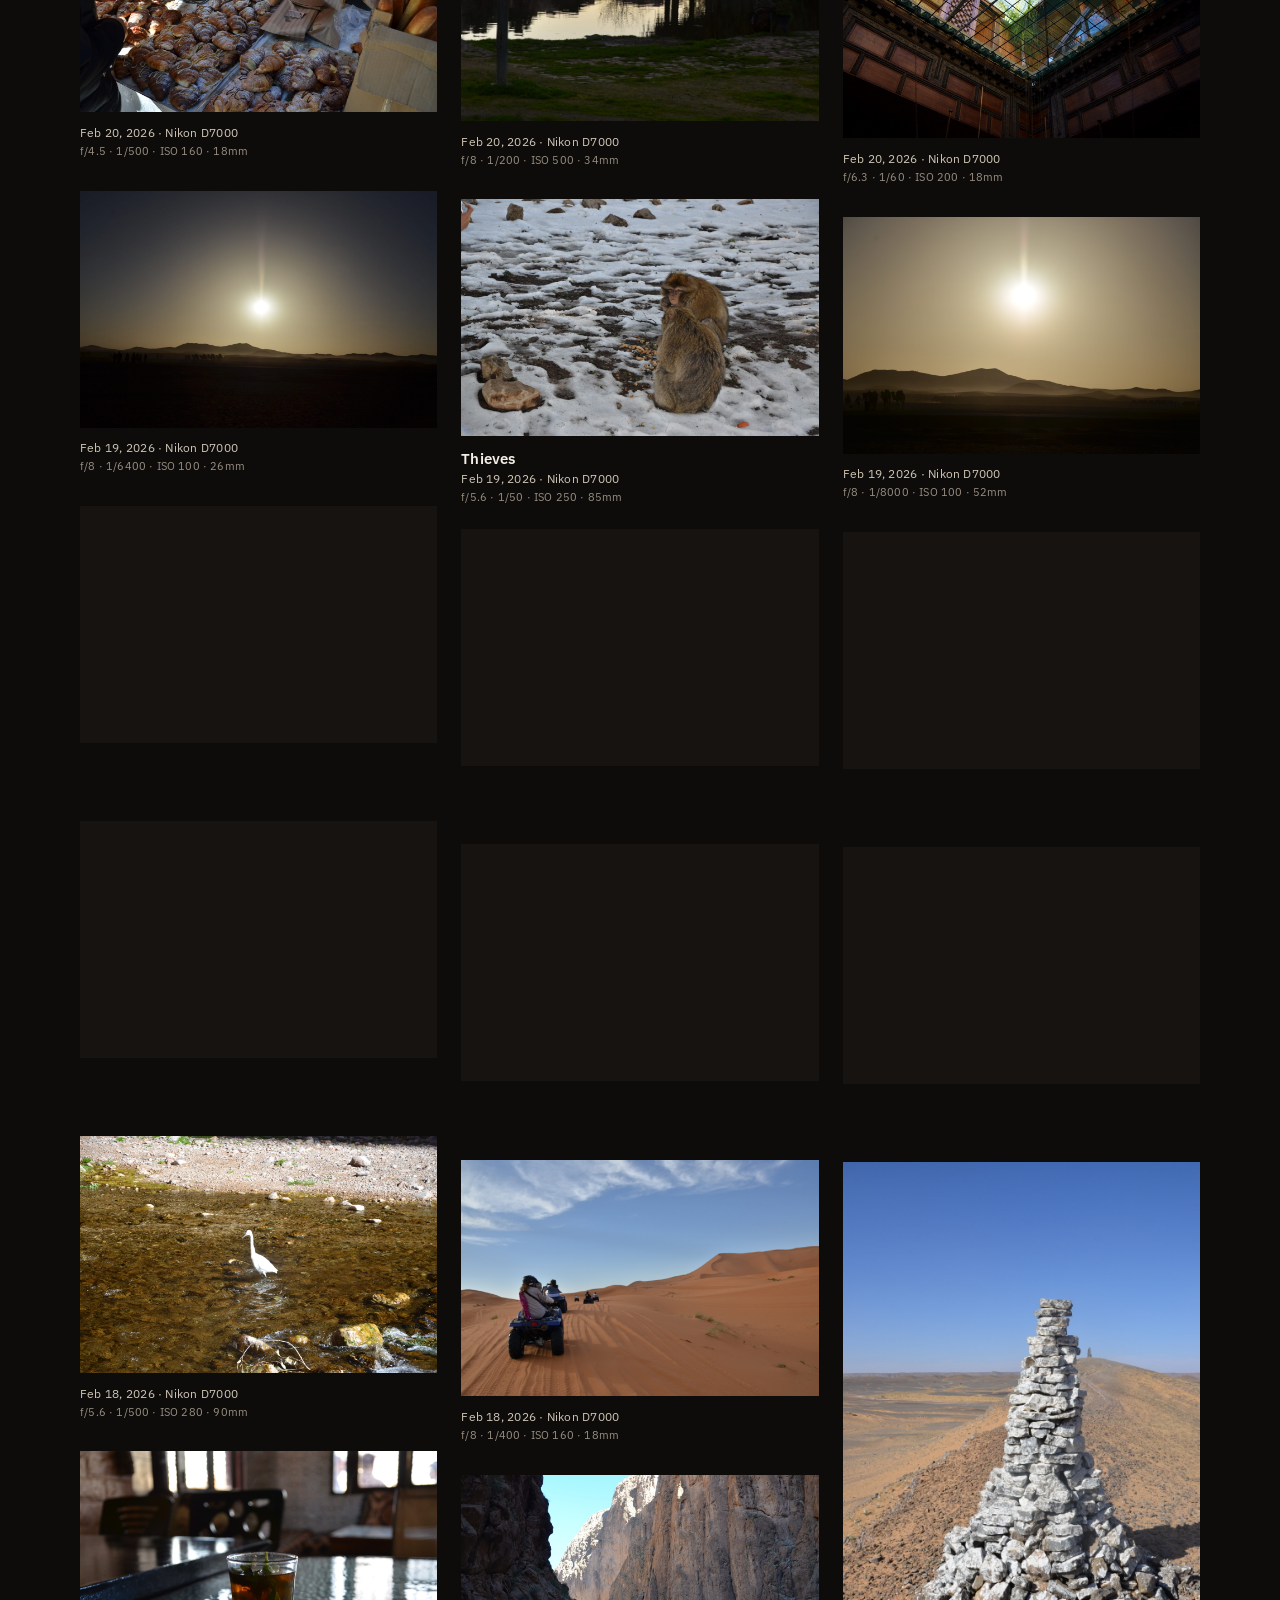
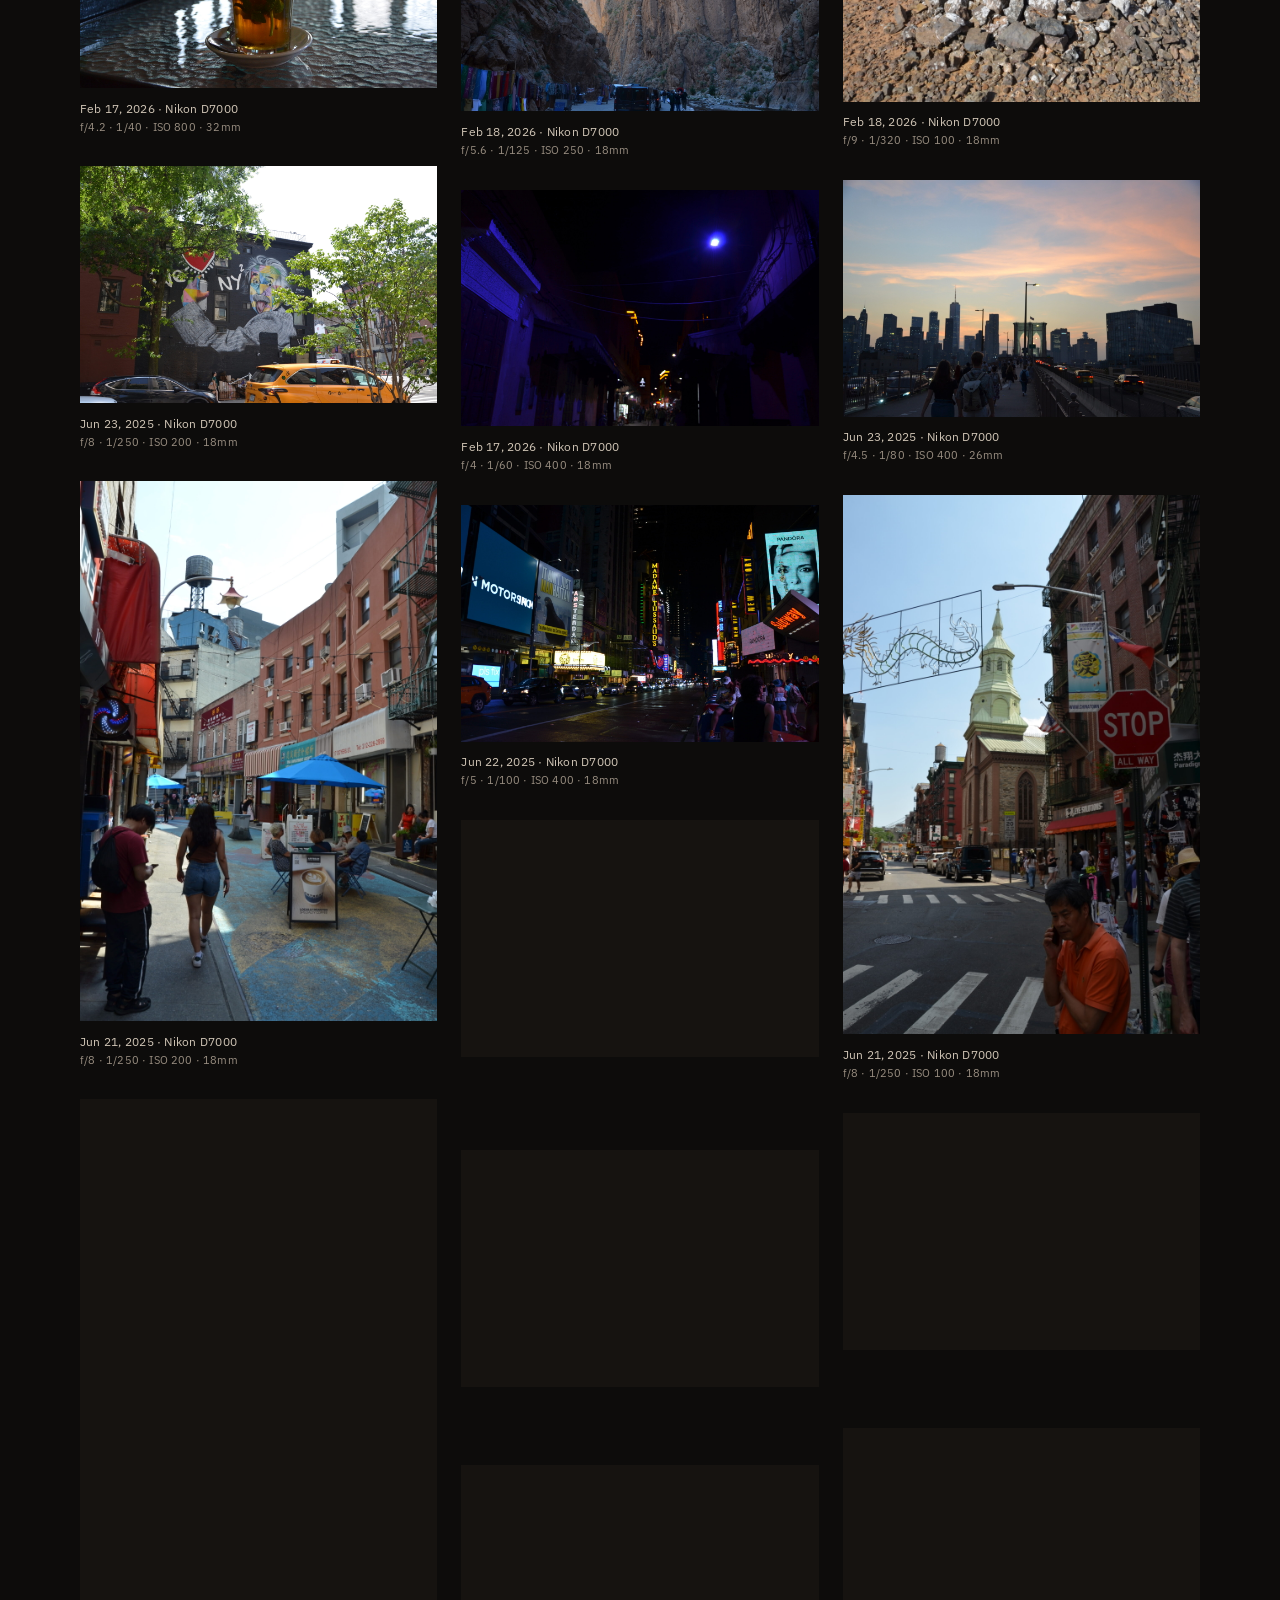
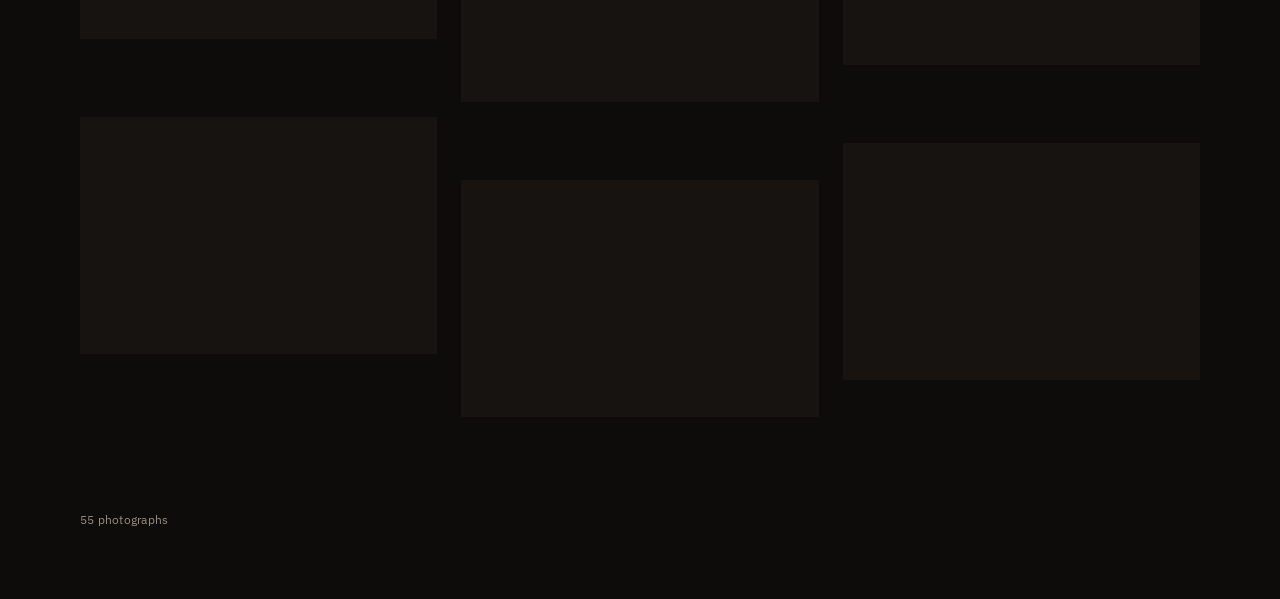
==== commit cd888104: "Fix EXIF data on latest image" ====
--- a/photography.html
+++ b/photography.html
@@ -1210,7 +1210,7 @@
           </figcaption>
         </figure>
 
-        <figure class="photo-figure">
+        <figure class="photo-figure" data-taken="2026-08-06">
           <button
             type="button"
             class="photo-button"
@@ -1226,7 +1226,8 @@
             />
           </button>
           <figcaption class="photo-caption">
-
+            <span class="caption-context">Aug 6, 2026 · X-T30 III</span>
+            <span class="caption-tech">f/4 · 1/8 · ISO 2000 · 20mm</span>
           </figcaption>
         </figure>
       </section>
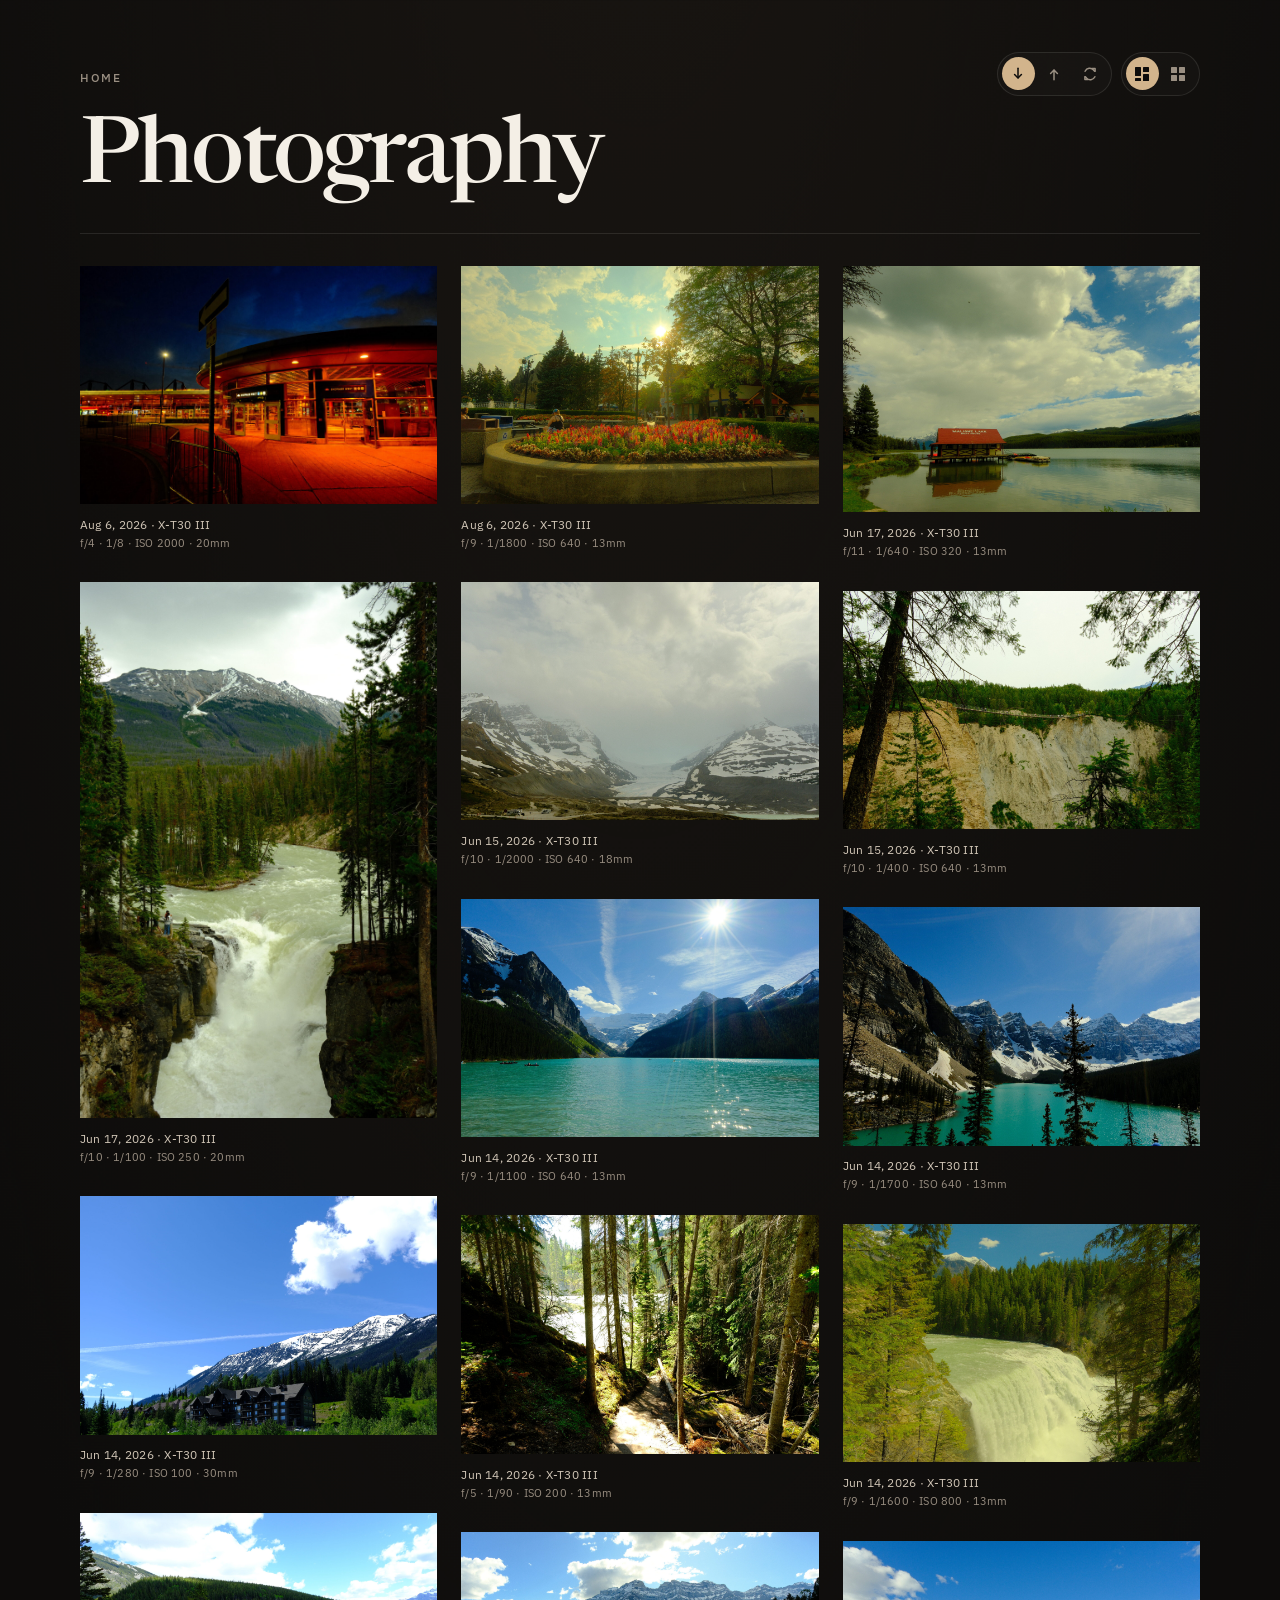
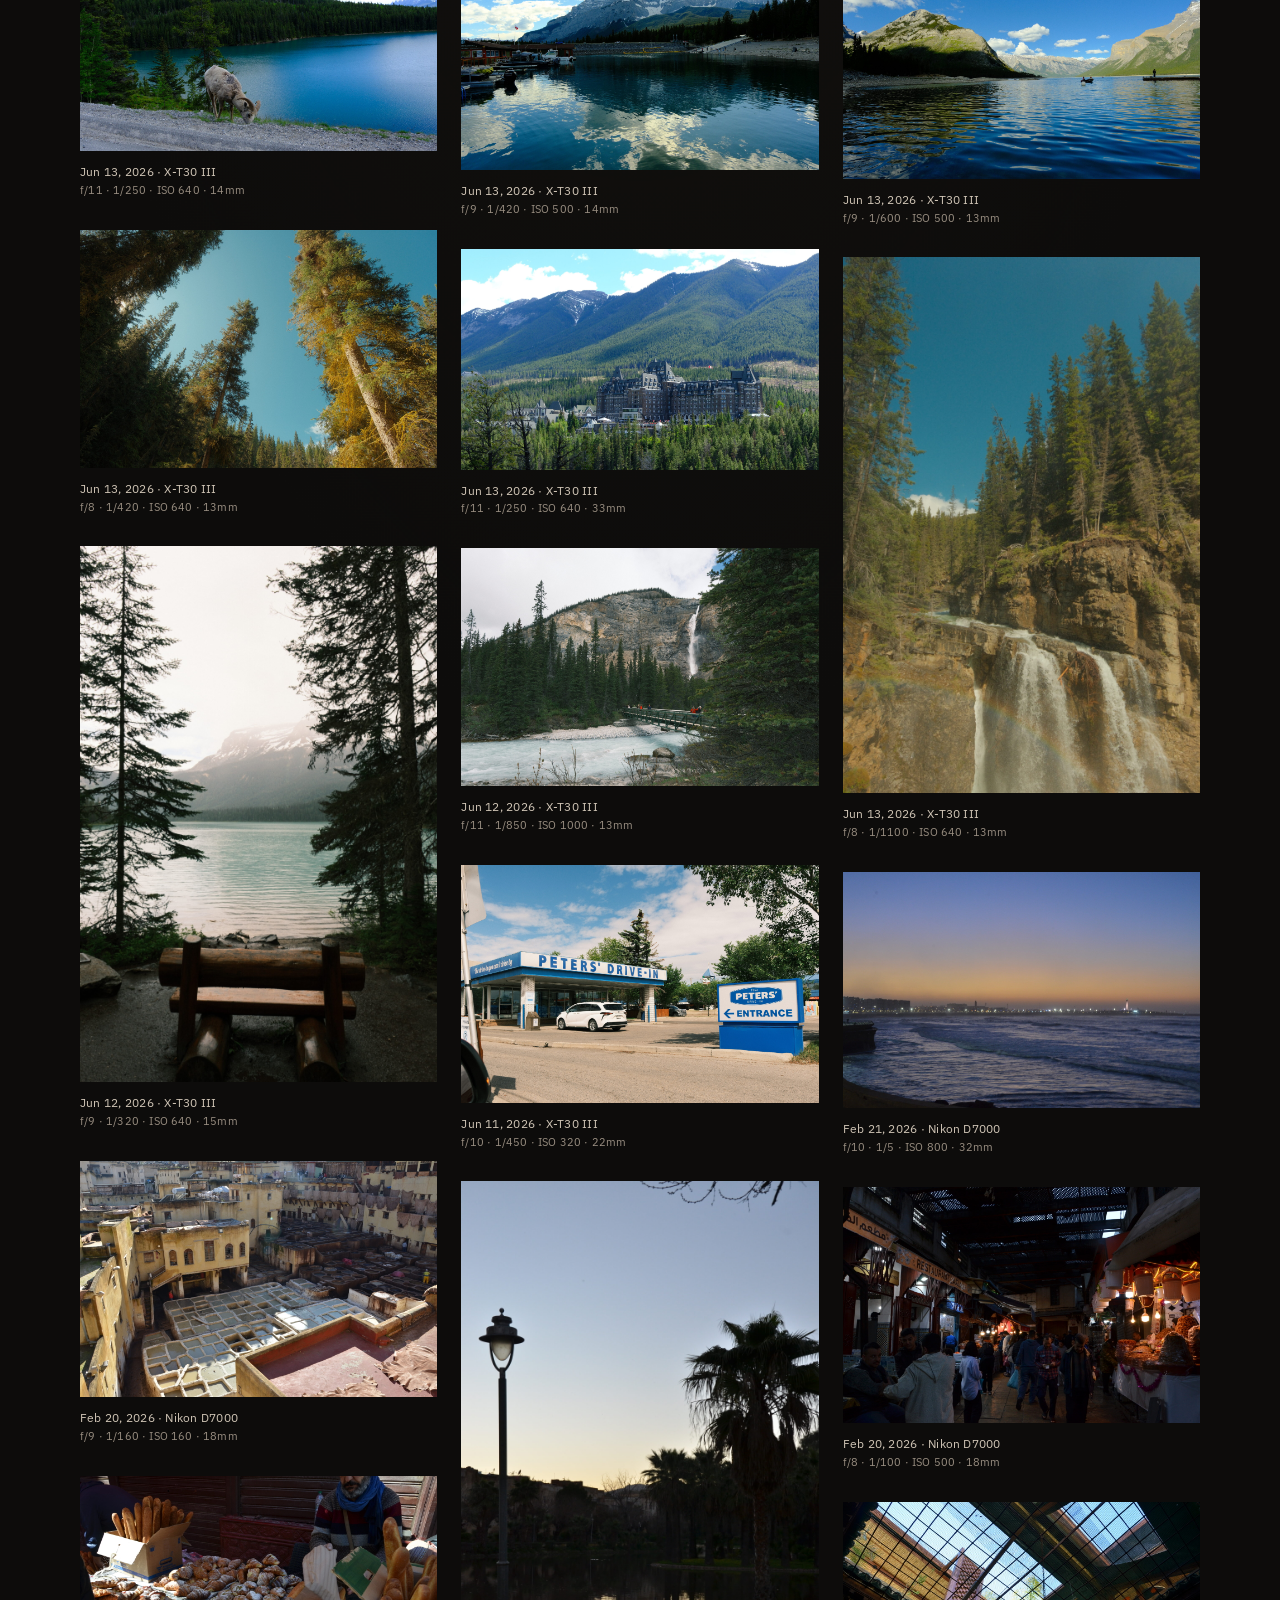
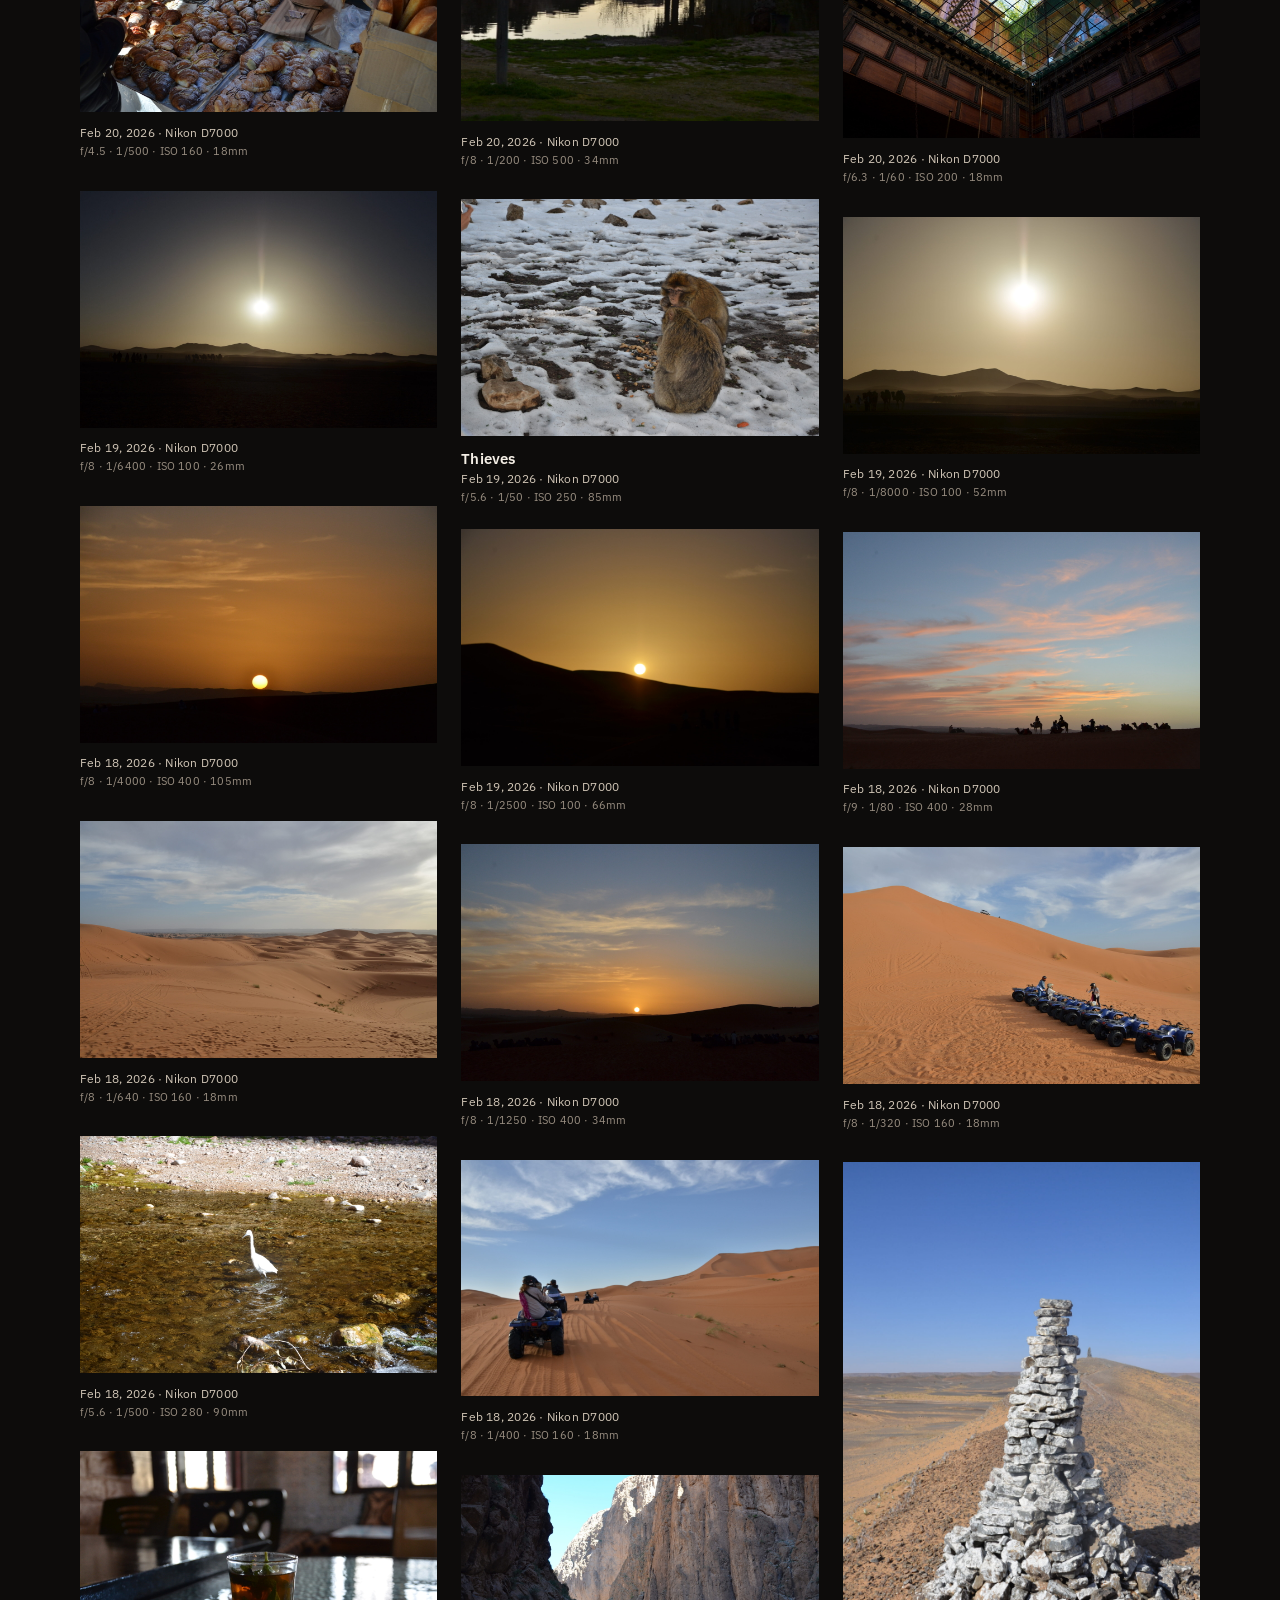
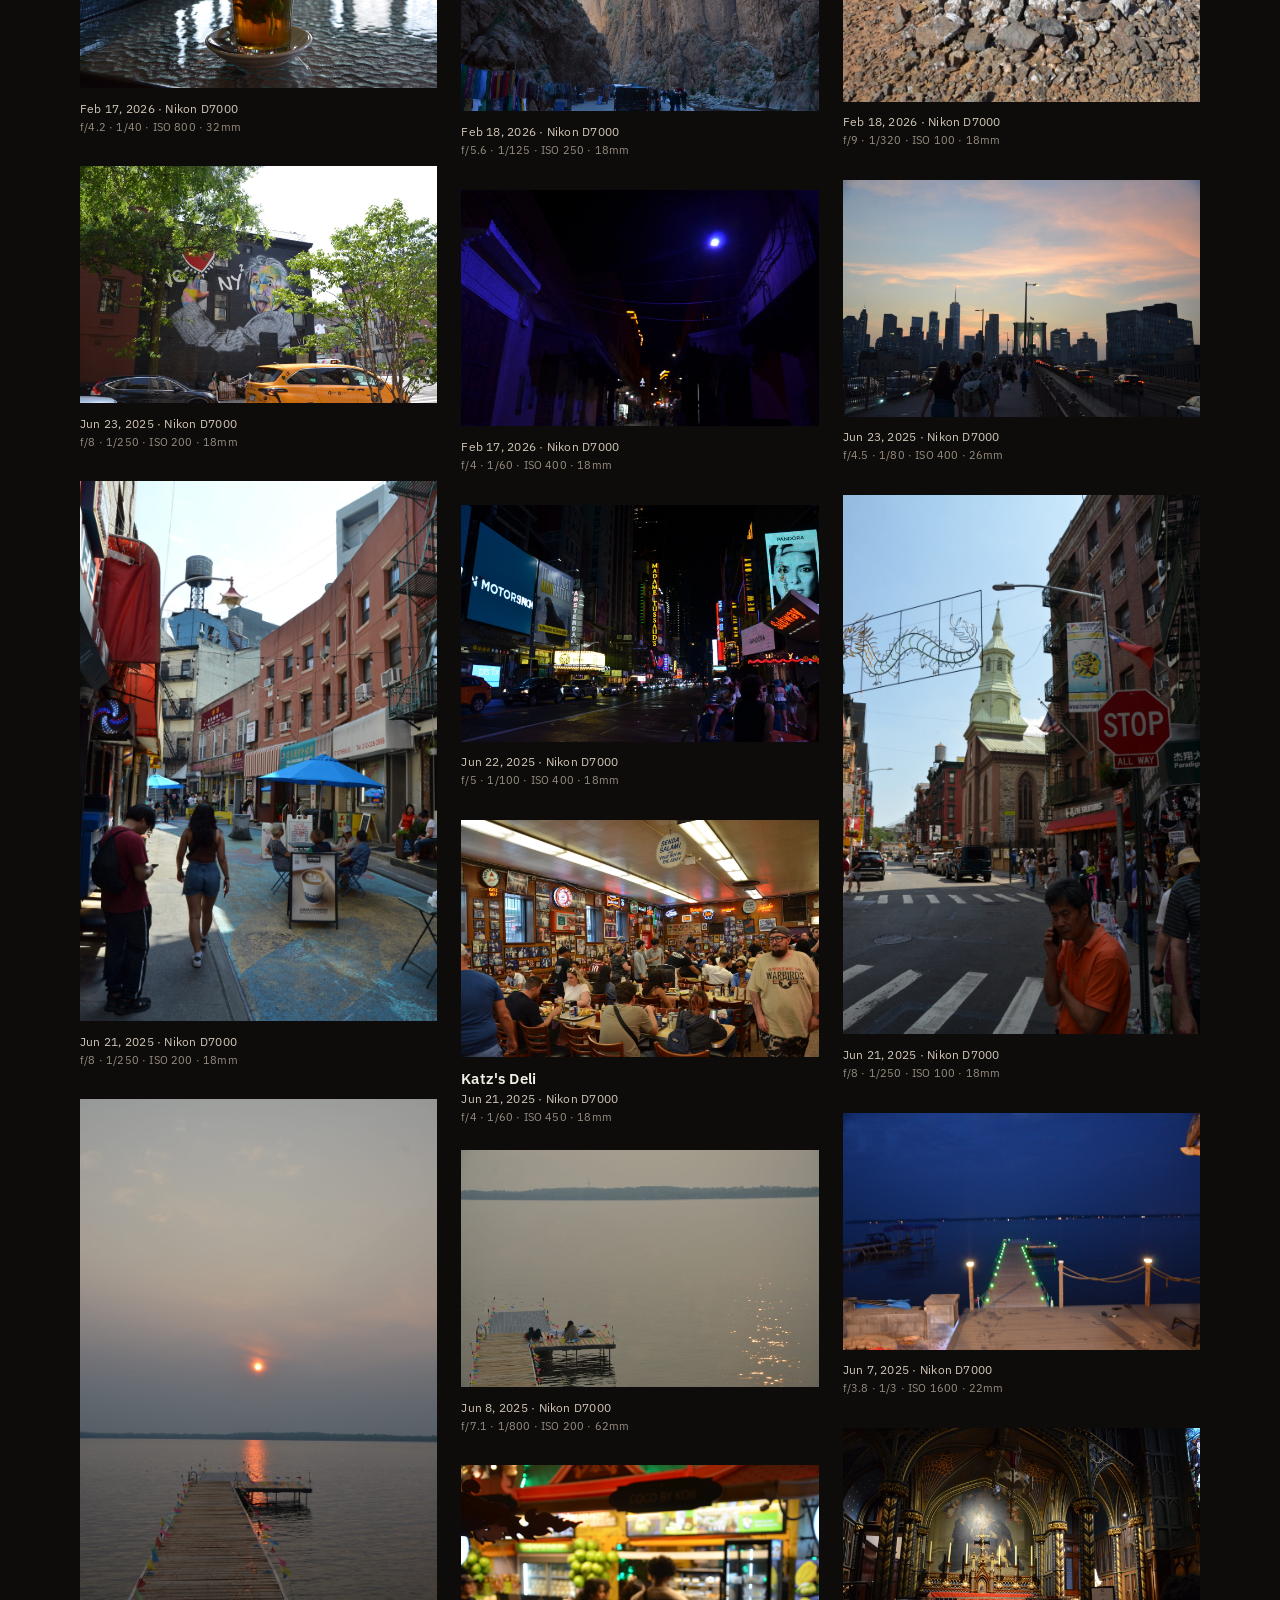
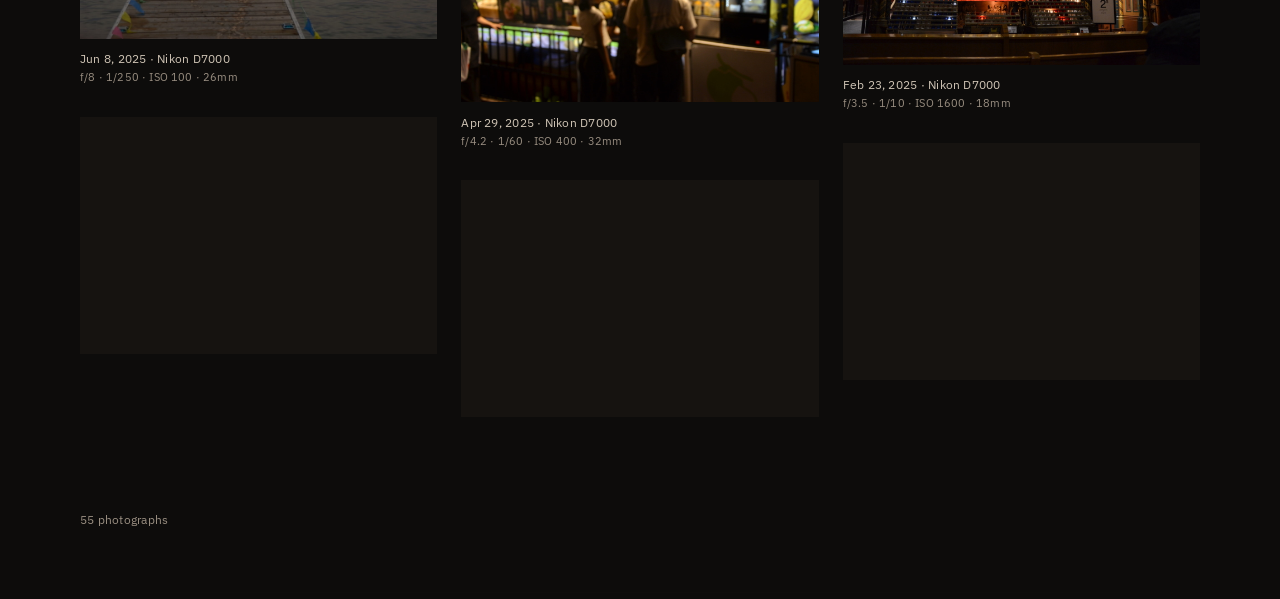
==== commit 92896fee: "Prune old files and clean up repo" ====
--- a/photography.html
+++ b/photography.html
@@ -15,7 +15,6 @@
       href="https://fonts.googleapis.com/css2?family=IBM+Plex+Sans:wght@400;500;600;700&family=Newsreader:opsz,wght@6..72,400;6..72,500;6..72,600;6..72,700&display=swap"
       rel="stylesheet"
     />
-    <link rel="stylesheet" href="assets/styles.css" />
     <link rel="stylesheet" href="assets/photography.css" />
     <script src="assets/vercel-insights.js" defer></script>
     <script src="assets/photography.js" defer></script>
--- a/assets/photography.css
+++ b/assets/photography.css
@@ -6,6 +6,25 @@
 ::view-transition-new(root) {
   animation-duration: 260ms;
   animation-timing-function: cubic-bezier(0.4, 0, 0.2, 1);
+}
+
+*,
+*::before,
+*::after {
+  box-sizing: border-box;
+}
+
+html {
+  scroll-behavior: smooth;
+  -webkit-text-size-adjust: 100%;
+}
+
+body {
+  margin: 0;
+  min-height: 100vh;
+  font-size: 1rem;
+  line-height: 1.55;
+  -webkit-font-smoothing: antialiased;
 }
 
 html:has(body.page-photography) {
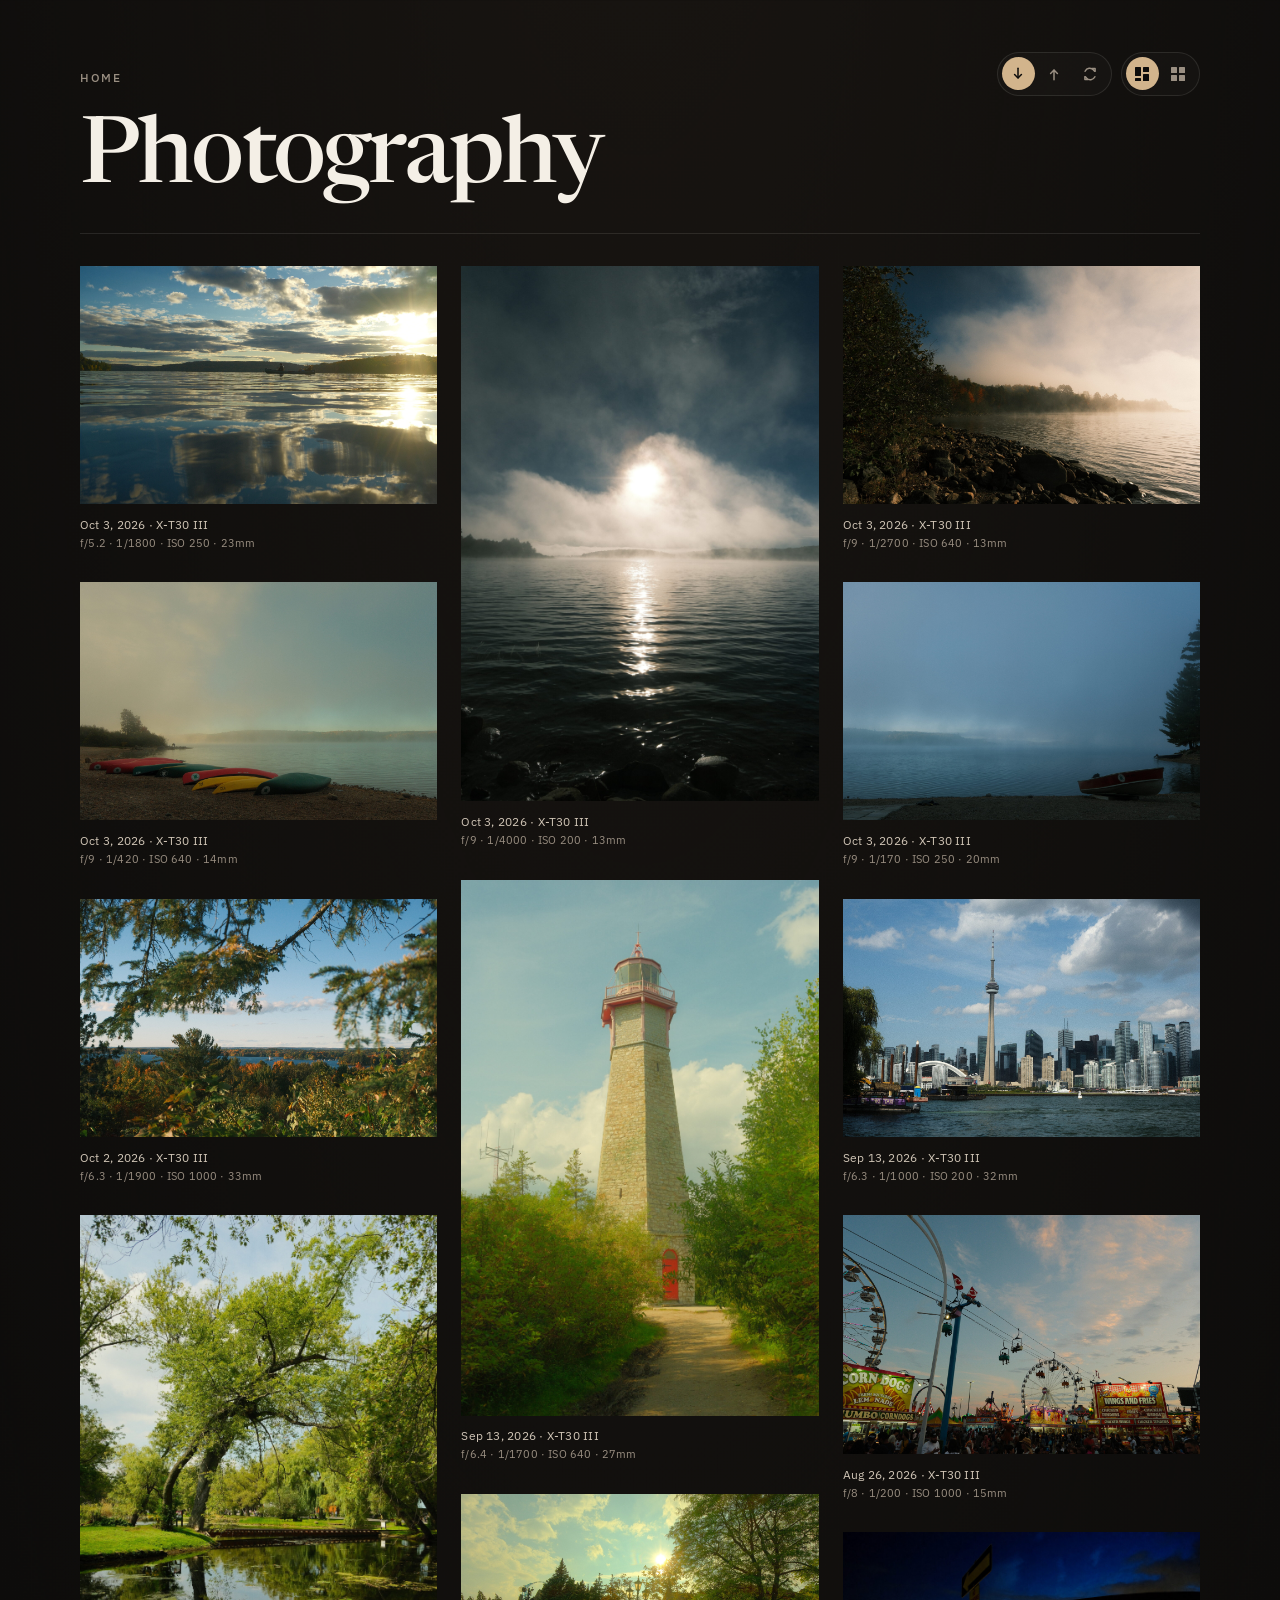
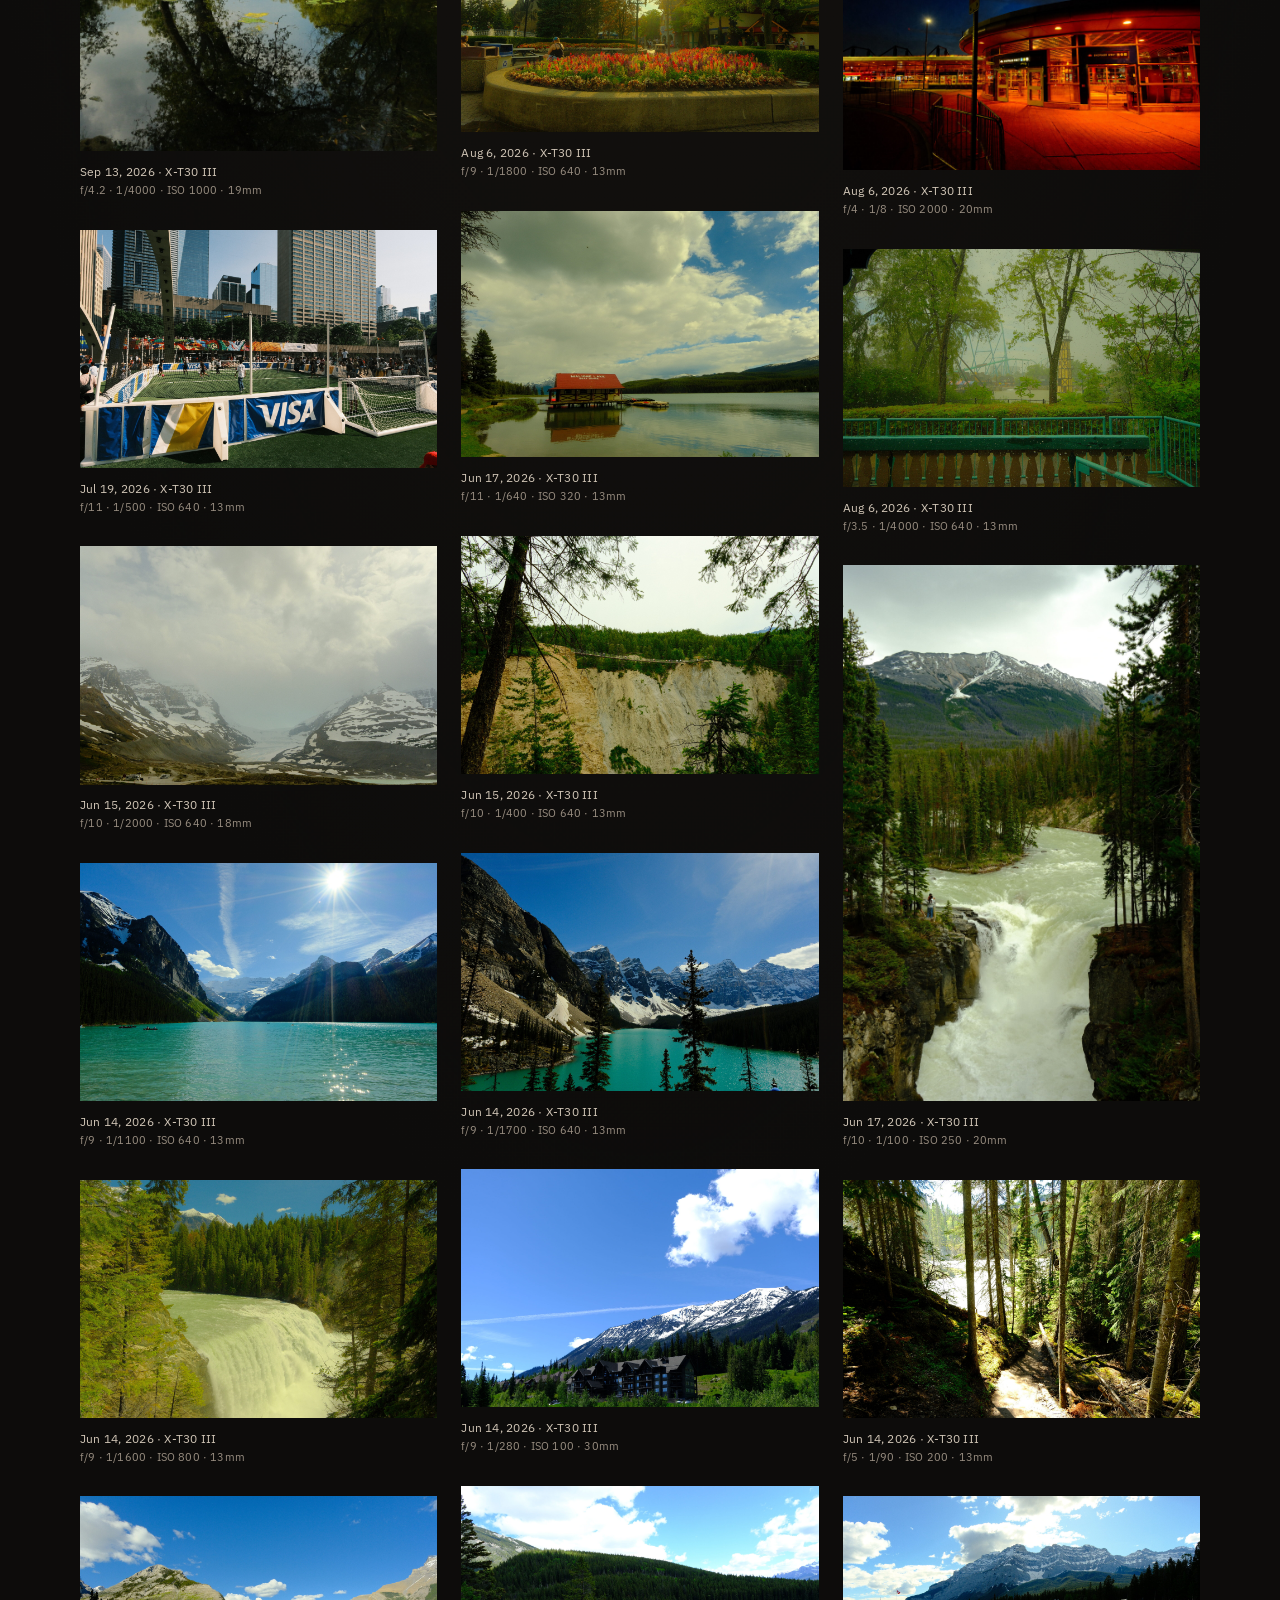
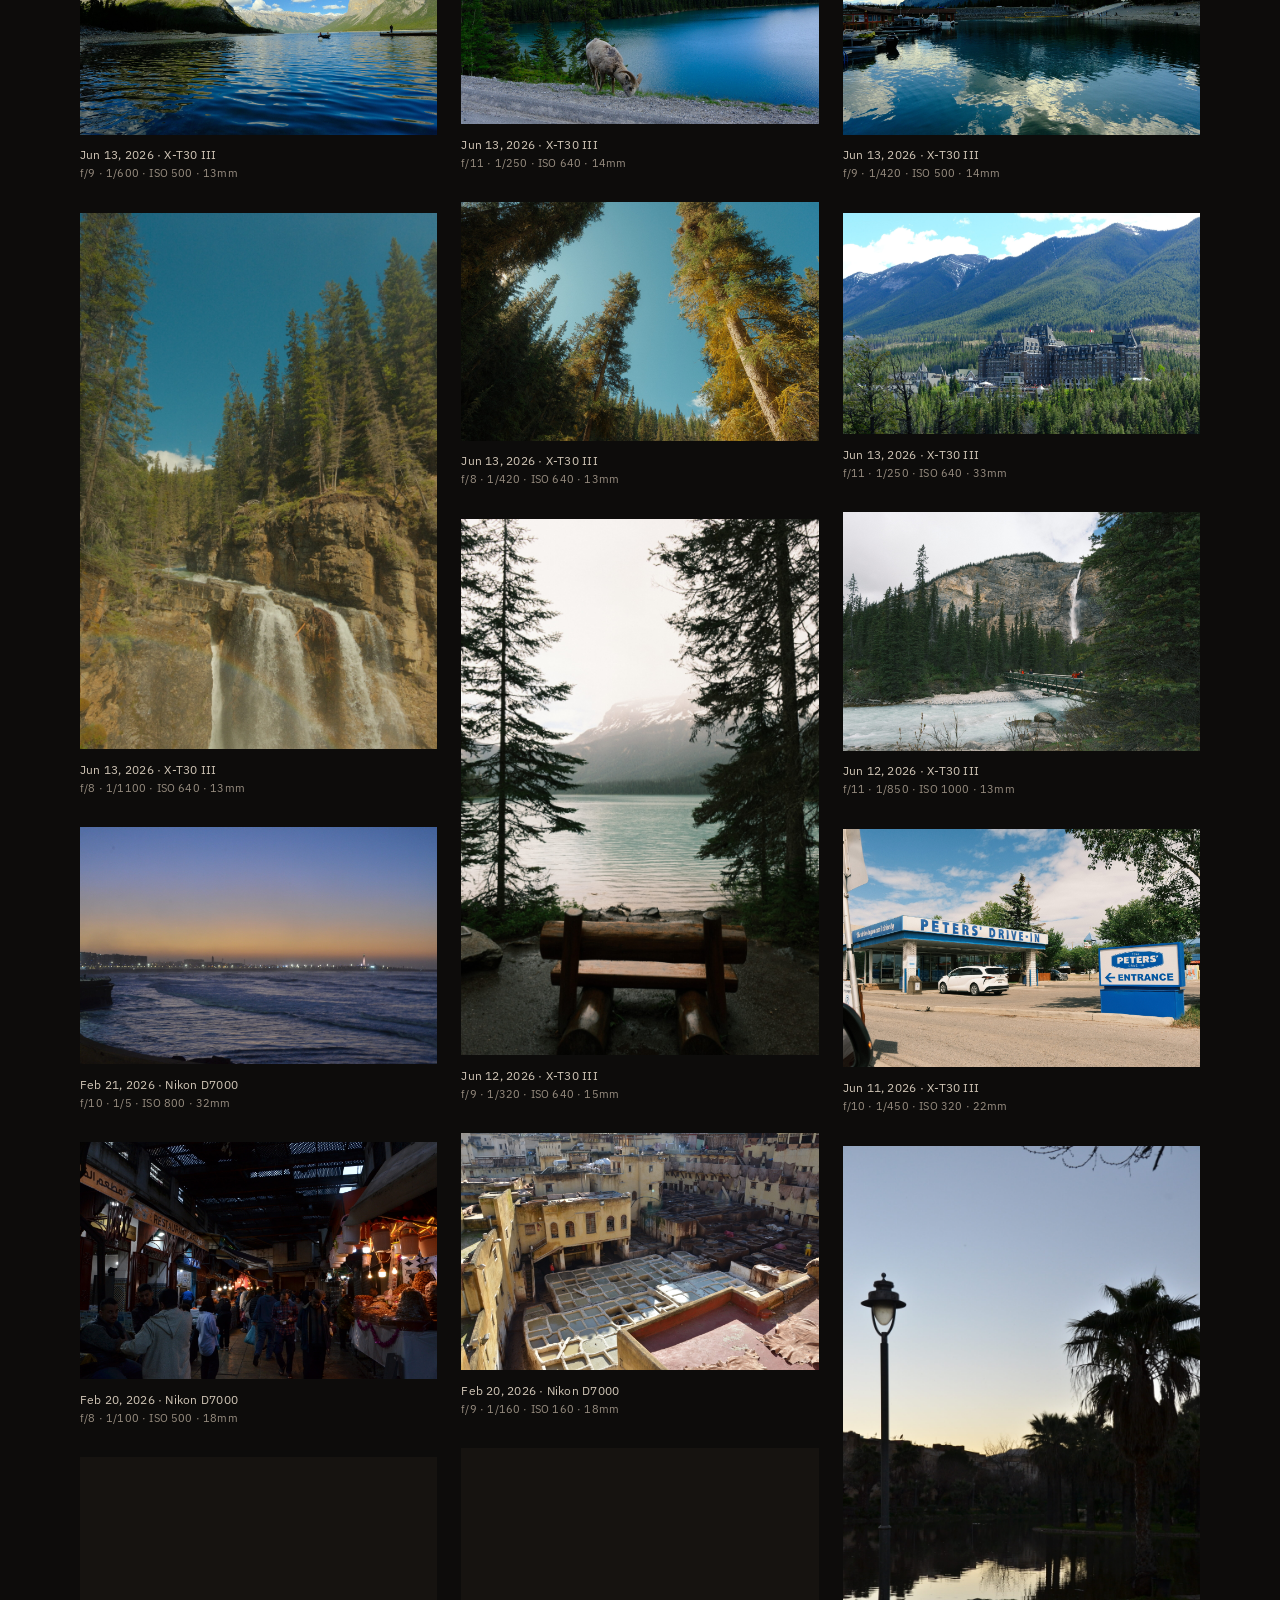
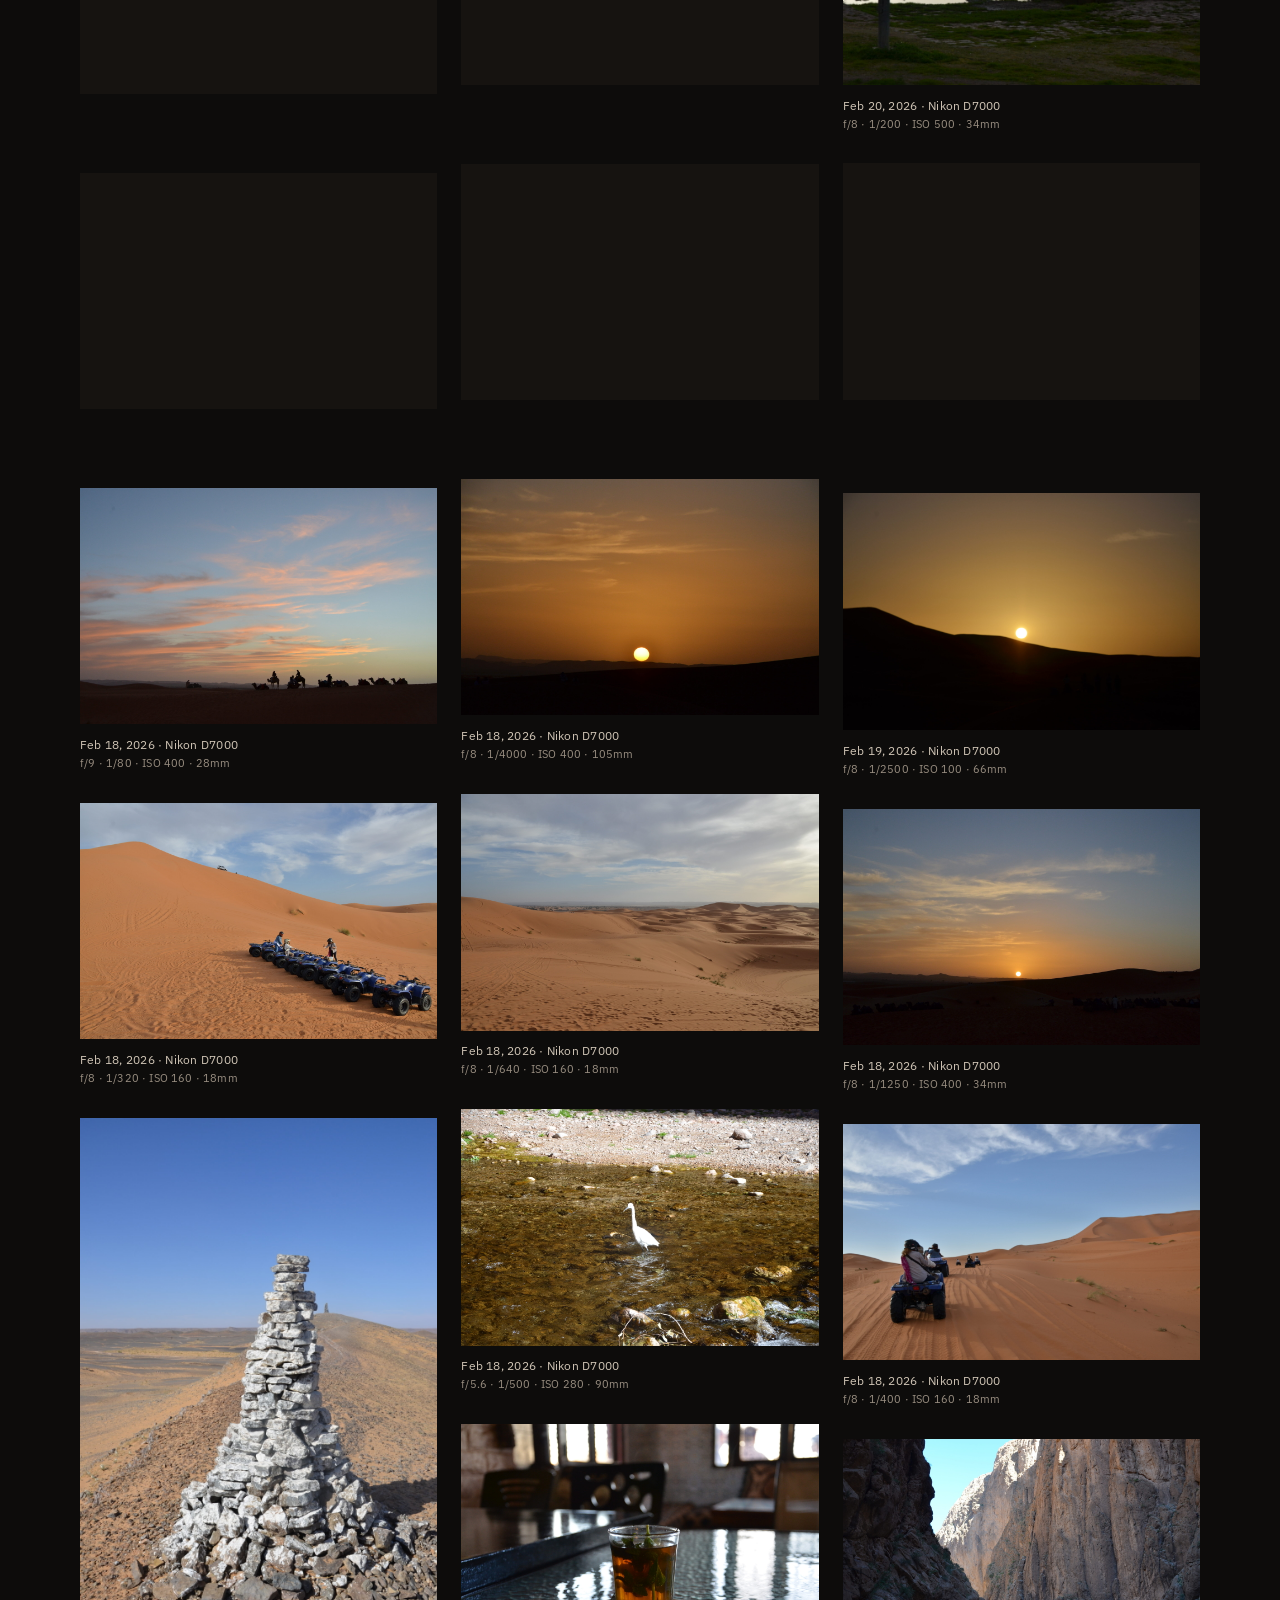
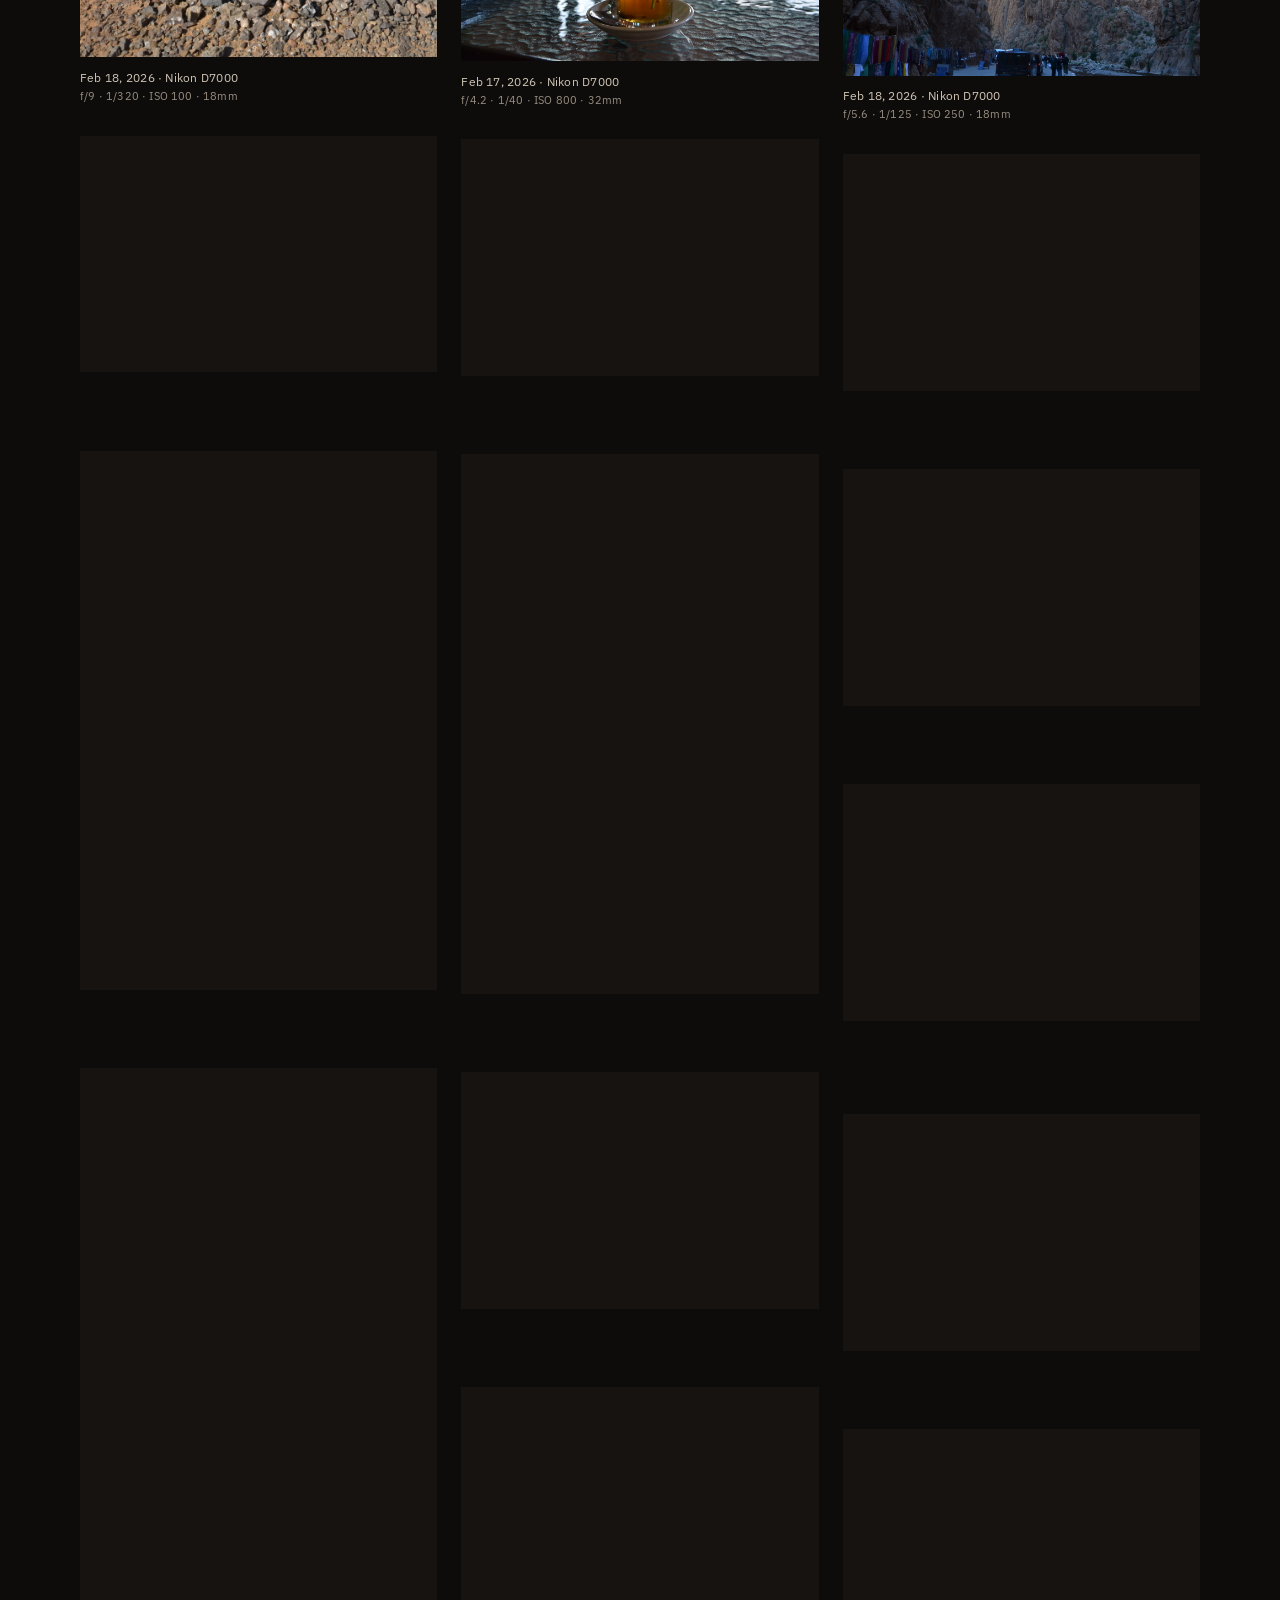
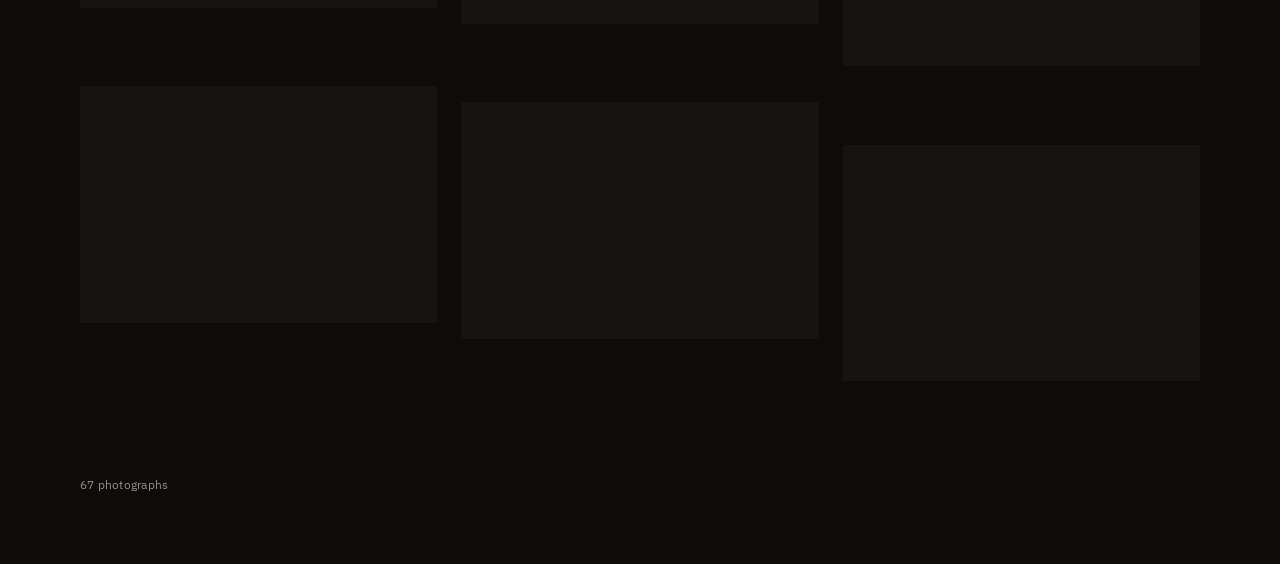
==== commit 81f6a625: "Oct 6th photo update" ====
--- a/photography.html
+++ b/photography.html
@@ -1229,8 +1229,260 @@
             <span class="caption-tech">f/4 · 1/8 · ISO 2000 · 20mm</span>
           </figcaption>
         </figure>
+
+        <figure class="photo-figure" data-taken="2026-07-19">
+          <button
+            type="button"
+            class="photo-button"
+            aria-label="Enlarge photograph"
+          >
+            <img
+              src="assets/photos/web/XT300584.jpg"
+              alt="Photograph"
+              width="2560"
+              height="1707"
+              loading="lazy"
+              decoding="async"
+            />
+          </button>
+          <figcaption class="photo-caption">
+            <span class="caption-context">Jul 19, 2026 · X-T30 III</span>
+            <span class="caption-tech">f/11 · 1/500 · ISO 640 · 13mm</span>
+          </figcaption>
+        </figure>
+
+        <figure class="photo-figure" data-taken="2026-08-06">
+          <button
+            type="button"
+            class="photo-button"
+            aria-label="Enlarge photograph"
+          >
+            <img
+              src="assets/photos/web/XT300629.jpg"
+              alt="Photograph"
+              width="2560"
+              height="1707"
+              loading="lazy"
+              decoding="async"
+            />
+          </button>
+          <figcaption class="photo-caption">
+            <span class="caption-context">Aug 6, 2026 · X-T30 III</span>
+            <span class="caption-tech">f/3.5 · 1/4000 · ISO 640 · 13mm</span>
+          </figcaption>
+        </figure>
+
+        <figure class="photo-figure" data-taken="2026-08-26">
+          <button
+            type="button"
+            class="photo-button"
+            aria-label="Enlarge photograph"
+          >
+            <img
+              src="assets/photos/web/XT300710.jpg"
+              alt="Photograph"
+              width="2560"
+              height="1707"
+              loading="lazy"
+              decoding="async"
+            />
+          </button>
+          <figcaption class="photo-caption">
+            <span class="caption-context">Aug 26, 2026 · X-T30 III</span>
+            <span class="caption-tech">f/8 · 1/200 · ISO 1000 · 15mm</span>
+          </figcaption>
+        </figure>
+
+        <figure class="photo-figure" data-taken="2026-09-13">
+          <button
+            type="button"
+            class="photo-button"
+            aria-label="Enlarge photograph"
+          >
+            <img
+              src="assets/photos/web/XT300777.jpg"
+              alt="Photograph"
+              width="1707"
+              height="2560"
+              loading="lazy"
+              decoding="async"
+            />
+          </button>
+          <figcaption class="photo-caption">
+            <span class="caption-context">Sep 13, 2026 · X-T30 III</span>
+            <span class="caption-tech">f/4.2 · 1/4000 · ISO 1000 · 19mm</span>
+          </figcaption>
+        </figure>
+
+        <figure class="photo-figure" data-taken="2026-09-13">
+          <button
+            type="button"
+            class="photo-button"
+            aria-label="Enlarge photograph"
+          >
+            <img
+              src="assets/photos/web/XT300804.jpg"
+              alt="Photograph"
+              width="1707"
+              height="2560"
+              loading="lazy"
+              decoding="async"
+            />
+          </button>
+          <figcaption class="photo-caption">
+            <span class="caption-context">Sep 13, 2026 · X-T30 III</span>
+            <span class="caption-tech">f/6.4 · 1/1700 · ISO 640 · 27mm</span>
+          </figcaption>
+        </figure>
+
+        <figure class="photo-figure" data-taken="2026-09-13">
+          <button
+            type="button"
+            class="photo-button"
+            aria-label="Enlarge photograph"
+          >
+            <img
+              src="assets/photos/web/XT300809.jpg"
+              alt="Photograph"
+              width="2560"
+              height="1707"
+              loading="lazy"
+              decoding="async"
+            />
+          </button>
+          <figcaption class="photo-caption">
+            <span class="caption-context">Sep 13, 2026 · X-T30 III</span>
+            <span class="caption-tech">f/6.3 · 1/1000 · ISO 200 · 32mm</span>
+          </figcaption>
+        </figure>
+
+        <figure class="photo-figure" data-taken="2026-10-02">
+          <button
+            type="button"
+            class="photo-button"
+            aria-label="Enlarge photograph"
+          >
+            <img
+              src="assets/photos/web/XT300854.jpg"
+              alt="Photograph"
+              width="2560"
+              height="1707"
+              loading="lazy"
+              decoding="async"
+            />
+          </button>
+          <figcaption class="photo-caption">
+            <span class="caption-context">Oct 2, 2026 · X-T30 III</span>
+            <span class="caption-tech">f/6.3 · 1/1900 · ISO 1000 · 33mm</span>
+          </figcaption>
+        </figure>
+
+        <figure class="photo-figure" data-taken="2026-10-03">
+          <button
+            type="button"
+            class="photo-button"
+            aria-label="Enlarge photograph"
+          >
+            <img
+              src="assets/photos/web/XT300873.jpg"
+              alt="Photograph"
+              width="2560"
+              height="1707"
+              loading="lazy"
+              decoding="async"
+            />
+          </button>
+          <figcaption class="photo-caption">
+            <span class="caption-context">Oct 3, 2026 · X-T30 III</span>
+            <span class="caption-tech">f/9 · 1/170 · ISO 250 · 20mm</span>
+          </figcaption>
+        </figure>
+
+        <figure class="photo-figure" data-taken="2026-10-03">
+          <button
+            type="button"
+            class="photo-button"
+            aria-label="Enlarge photograph"
+          >
+            <img
+              src="assets/photos/web/XT300877.jpg"
+              alt="Photograph"
+              width="2560"
+              height="1707"
+              loading="lazy"
+              decoding="async"
+            />
+          </button>
+          <figcaption class="photo-caption">
+            <span class="caption-context">Oct 3, 2026 · X-T30 III</span>
+            <span class="caption-tech">f/9 · 1/420 · ISO 640 · 14mm</span>
+          </figcaption>
+        </figure>
+
+        <figure class="photo-figure" data-taken="2026-10-03">
+          <button
+            type="button"
+            class="photo-button"
+            aria-label="Enlarge photograph"
+          >
+            <img
+              src="assets/photos/web/XT300908.jpg"
+              alt="Photograph"
+              width="2560"
+              height="1707"
+              loading="lazy"
+              decoding="async"
+            />
+          </button>
+          <figcaption class="photo-caption">
+            <span class="caption-context">Oct 3, 2026 · X-T30 III</span>
+            <span class="caption-tech">f/9 · 1/2700 · ISO 640 · 13mm</span>
+          </figcaption>
+        </figure>
+
+        <figure class="photo-figure" data-taken="2026-10-03">
+          <button
+            type="button"
+            class="photo-button"
+            aria-label="Enlarge photograph"
+          >
+            <img
+              src="assets/photos/web/XT300910.jpg"
+              alt="Photograph"
+              width="1707"
+              height="2560"
+              loading="lazy"
+              decoding="async"
+            />
+          </button>
+          <figcaption class="photo-caption">
+            <span class="caption-context">Oct 3, 2026 · X-T30 III</span>
+            <span class="caption-tech">f/9 · 1/4000 · ISO 200 · 13mm</span>
+          </figcaption>
+        </figure>
+
+        <figure class="photo-figure" data-taken="2026-10-03">
+          <button
+            type="button"
+            class="photo-button"
+            aria-label="Enlarge photograph"
+          >
+            <img
+              src="assets/photos/web/XT300990.jpg"
+              alt="Photograph"
+              width="2560"
+              height="1707"
+              loading="lazy"
+              decoding="async"
+            />
+          </button>
+          <figcaption class="photo-caption">
+            <span class="caption-context">Oct 3, 2026 · X-T30 III</span>
+            <span class="caption-tech">f/5.2 · 1/1800 · ISO 250 · 23mm</span>
+          </figcaption>
+        </figure>
       </section>
-      <p class="photo-count">55 photographs</p>
+      <p class="photo-count">67 photographs</p>
     </main>
 
     <div
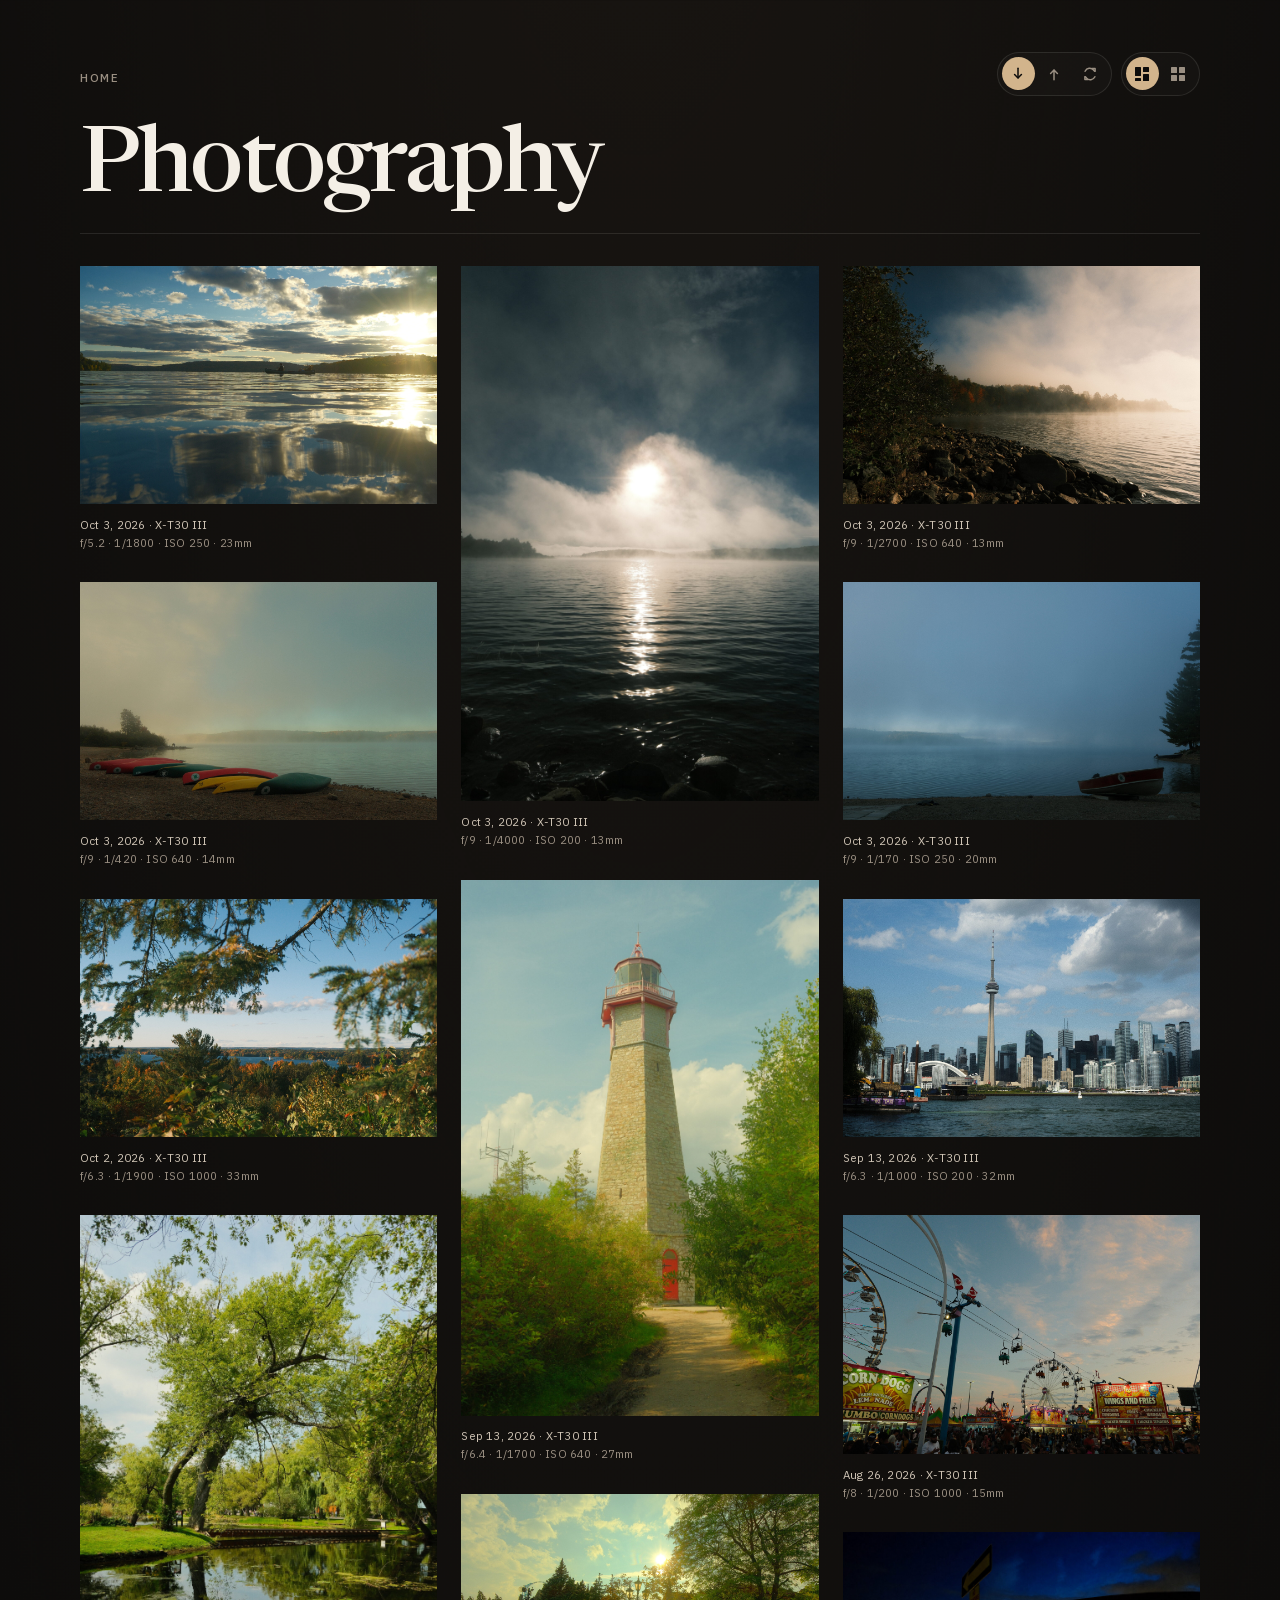
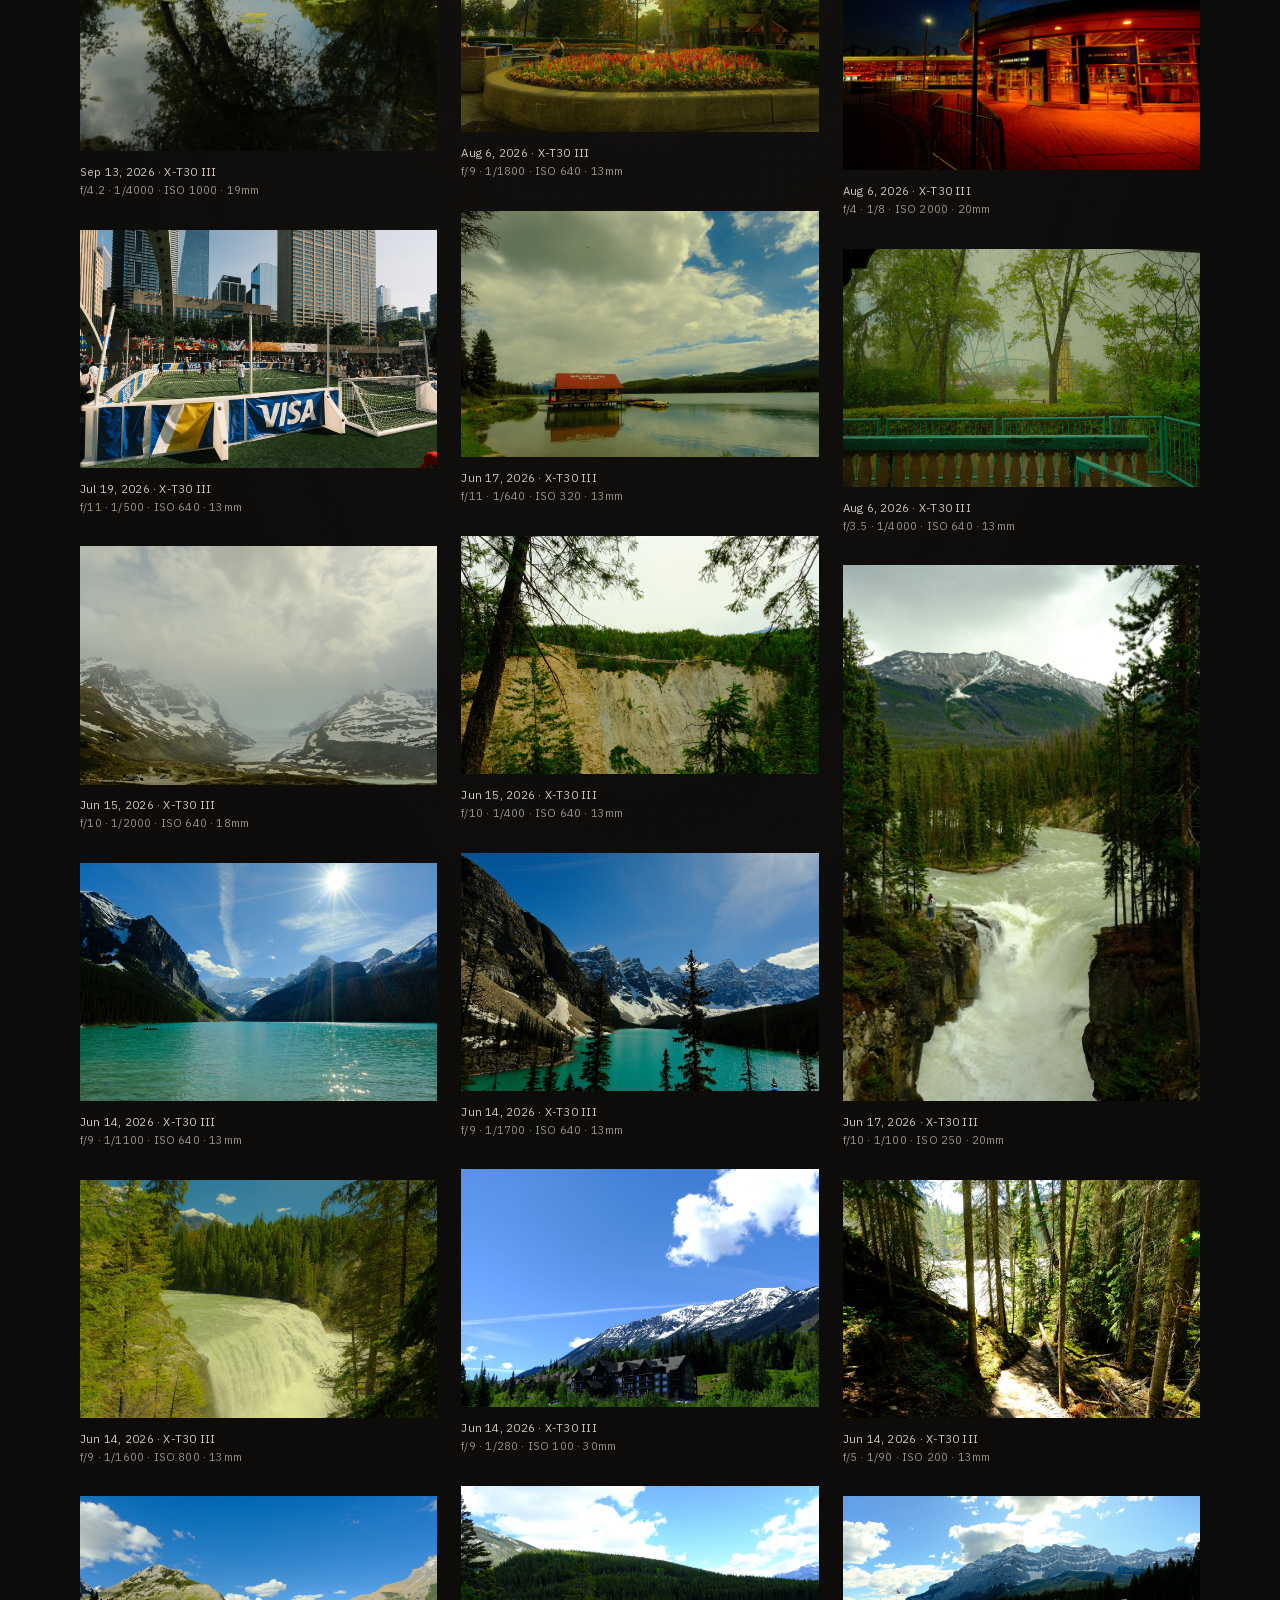
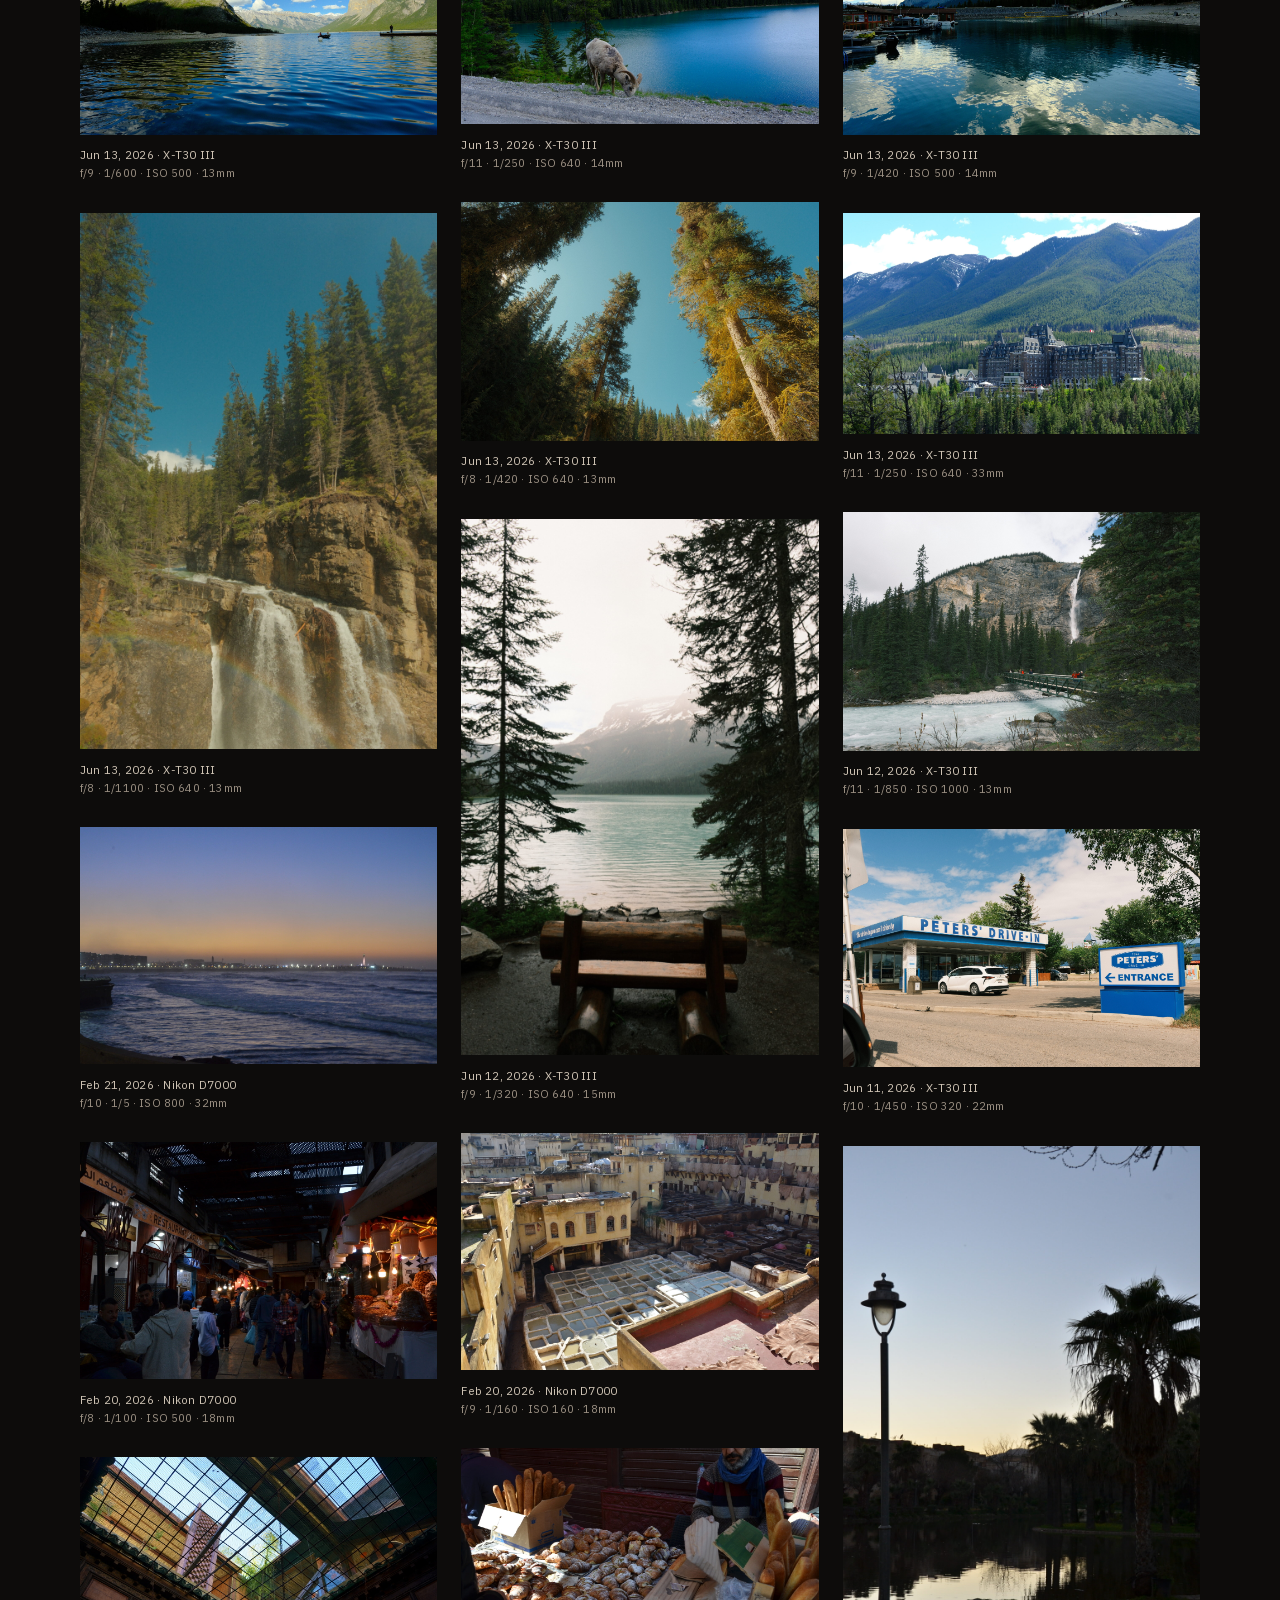
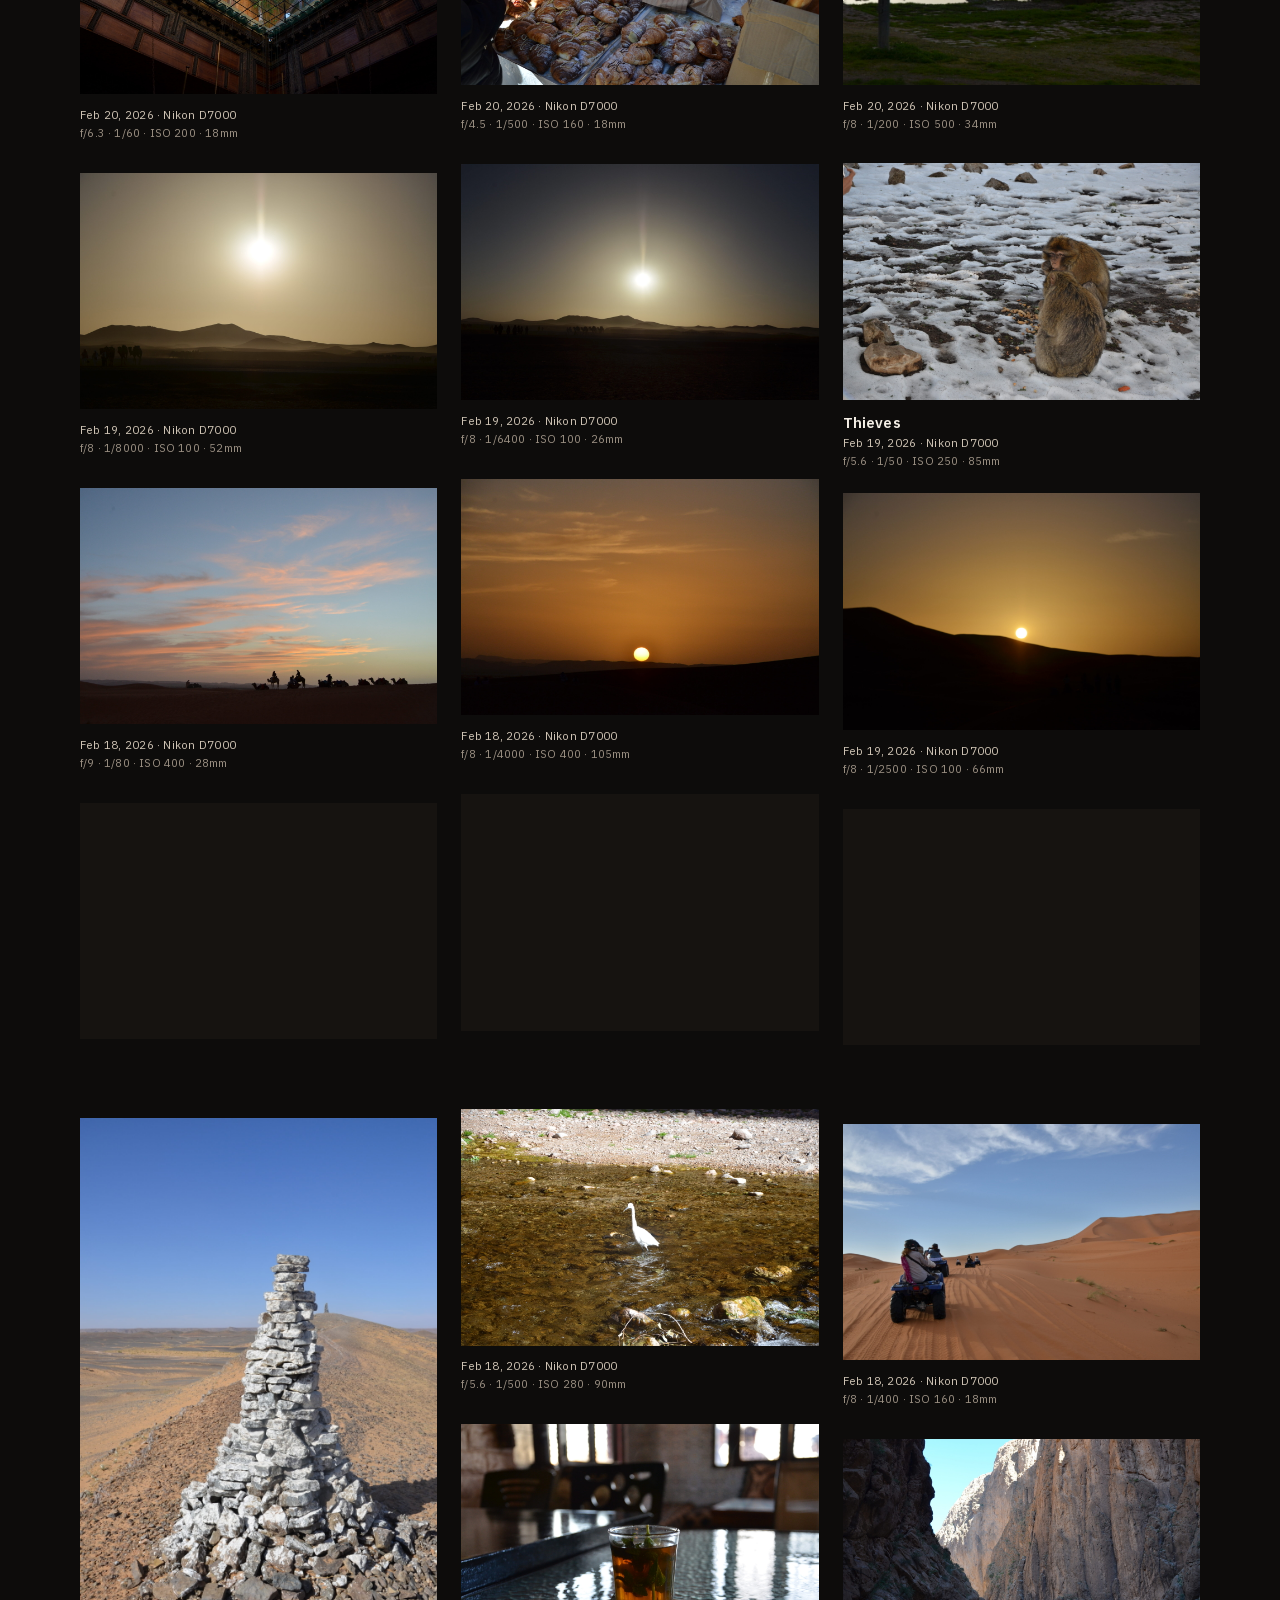
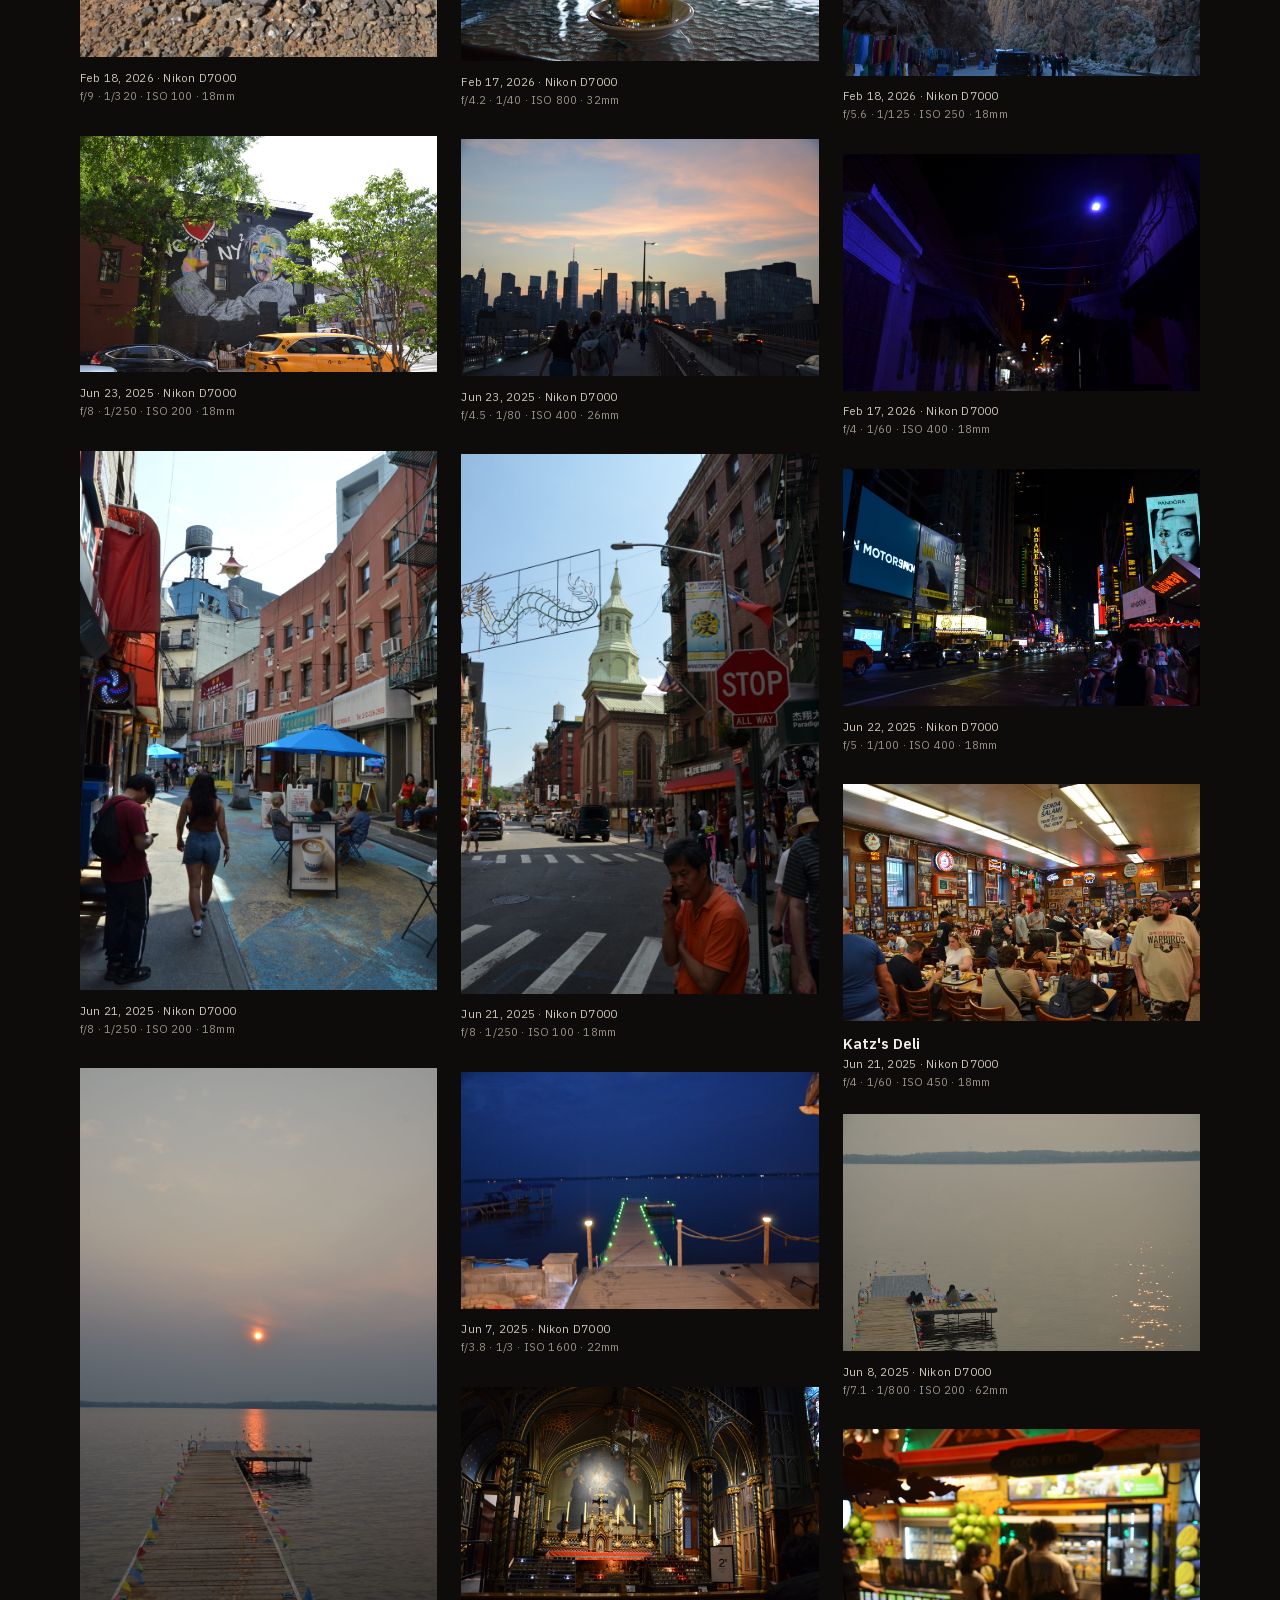
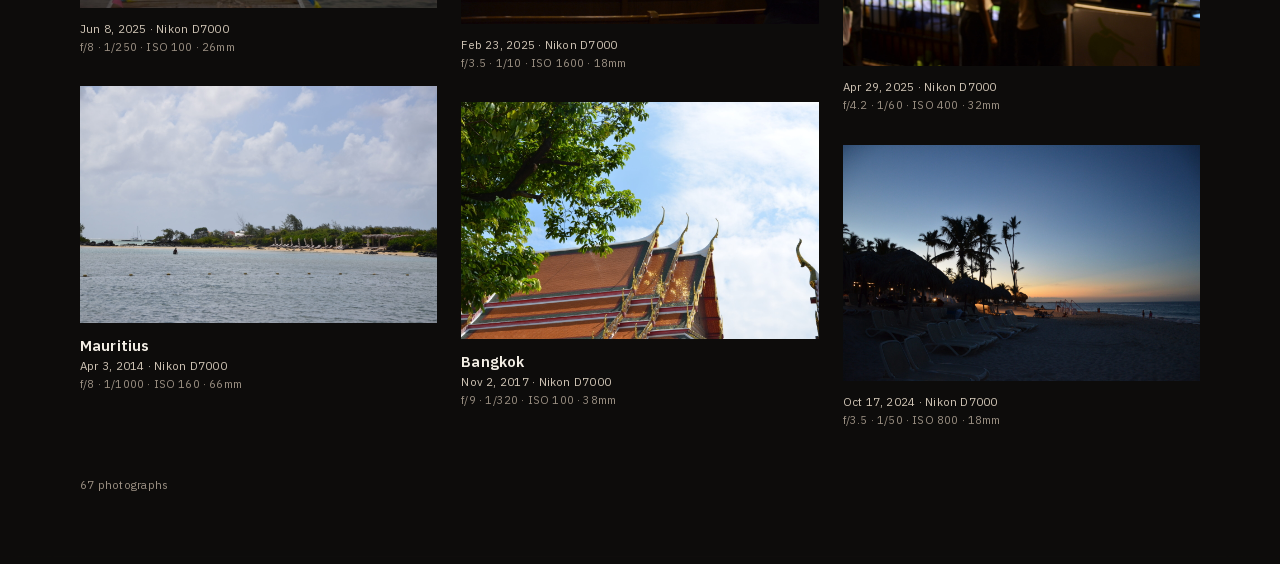
==== commit a28a83a1: "Fix Photography page title rendering delay" ====
--- a/photography.html
+++ b/photography.html
@@ -9,11 +9,19 @@
       content="Photography"
     />
     <link rel="icon" href="favicon.ico" sizes="any" />
-    <link rel="preconnect" href="https://fonts.googleapis.com" />
-    <link rel="preconnect" href="https://fonts.gstatic.com" crossorigin />
     <link
-      href="https://fonts.googleapis.com/css2?family=IBM+Plex+Sans:wght@400;500;600;700&family=Newsreader:opsz,wght@6..72,400;6..72,500;6..72,600;6..72,700&display=swap"
-      rel="stylesheet"
+      rel="preload"
+      href="assets/fonts/newsreader-title.woff2"
+      as="font"
+      type="font/woff2"
+      crossorigin
+    />
+    <link
+      rel="preload"
+      href="assets/fonts/ibm-plex-sans-latin.woff2"
+      as="font"
+      type="font/woff2"
+      crossorigin
     />
     <link rel="stylesheet" href="assets/photography.css" />
     <script src="assets/vercel-insights.js" defer></script>
--- a/assets/photography.css
+++ b/assets/photography.css
@@ -1,3 +1,21 @@
+@font-face {
+  font-family: Newsreader;
+  font-style: normal;
+  font-weight: 500;
+  font-display: block;
+  src: url("fonts/newsreader-title.woff2") format("woff2");
+  unicode-range: U+0061, U+0067, U+0068, U+006F, U+0070, U+0072, U+0074, U+0079, U+0050;
+}
+
+@font-face {
+  font-family: "IBM Plex Sans";
+  font-style: normal;
+  font-weight: 400 600;
+  font-display: optional;
+  src: url("fonts/ibm-plex-sans-latin.woff2") format("woff2");
+  unicode-range: U+0000-00FF, U+0131, U+0152-0153, U+02BB-02BC, U+02C6, U+02DA, U+02DC, U+0304, U+0308, U+0329, U+2000-206F, U+20AC, U+2122, U+2191, U+2193, U+2212, U+2215, U+FEFF, U+FFFD;
+}
+
 @view-transition {
   navigation: auto;
 }
@@ -50,8 +68,7 @@
     var(--photo-bg);
   color: var(--photo-fg);
   color-scheme: dark;
-  font-family: var(--font-serif);
-  font-optical-sizing: auto;
+  font-family: var(--font-sans);
 }
 
 body.page-photography main {
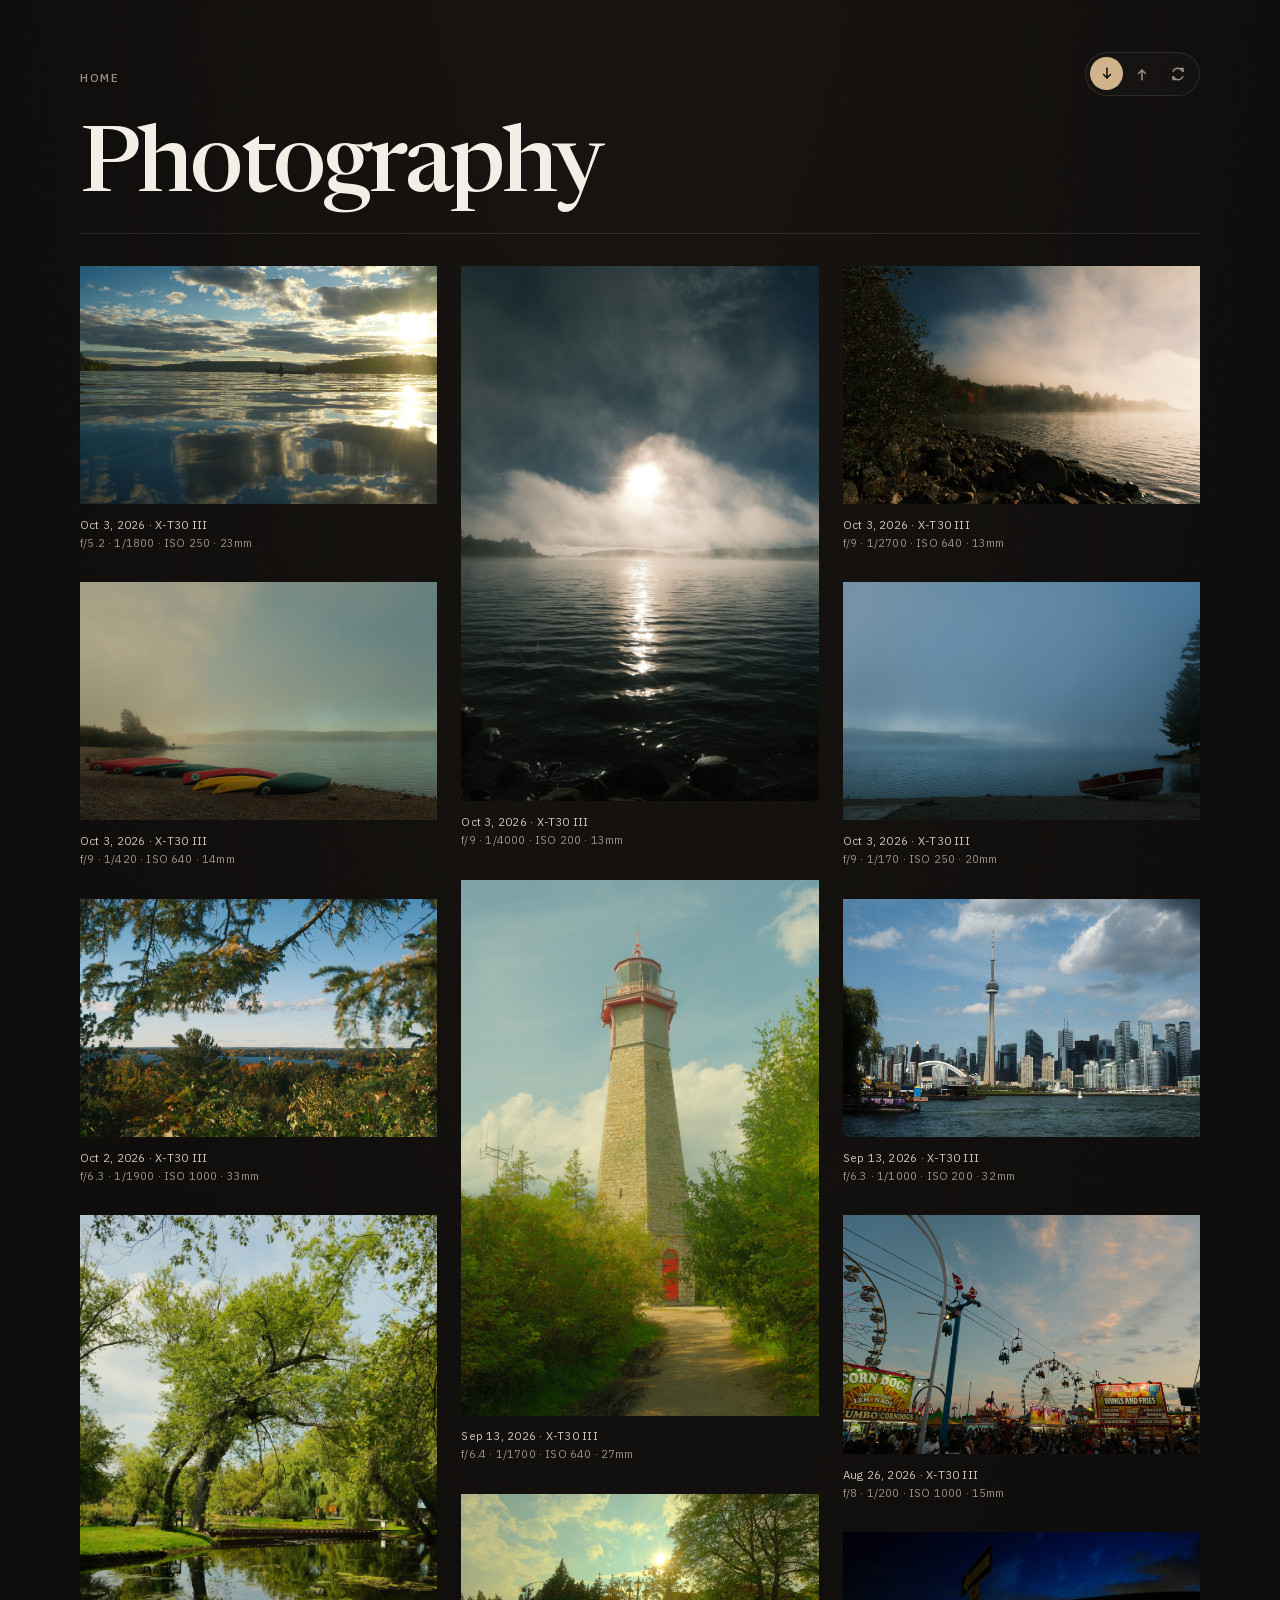
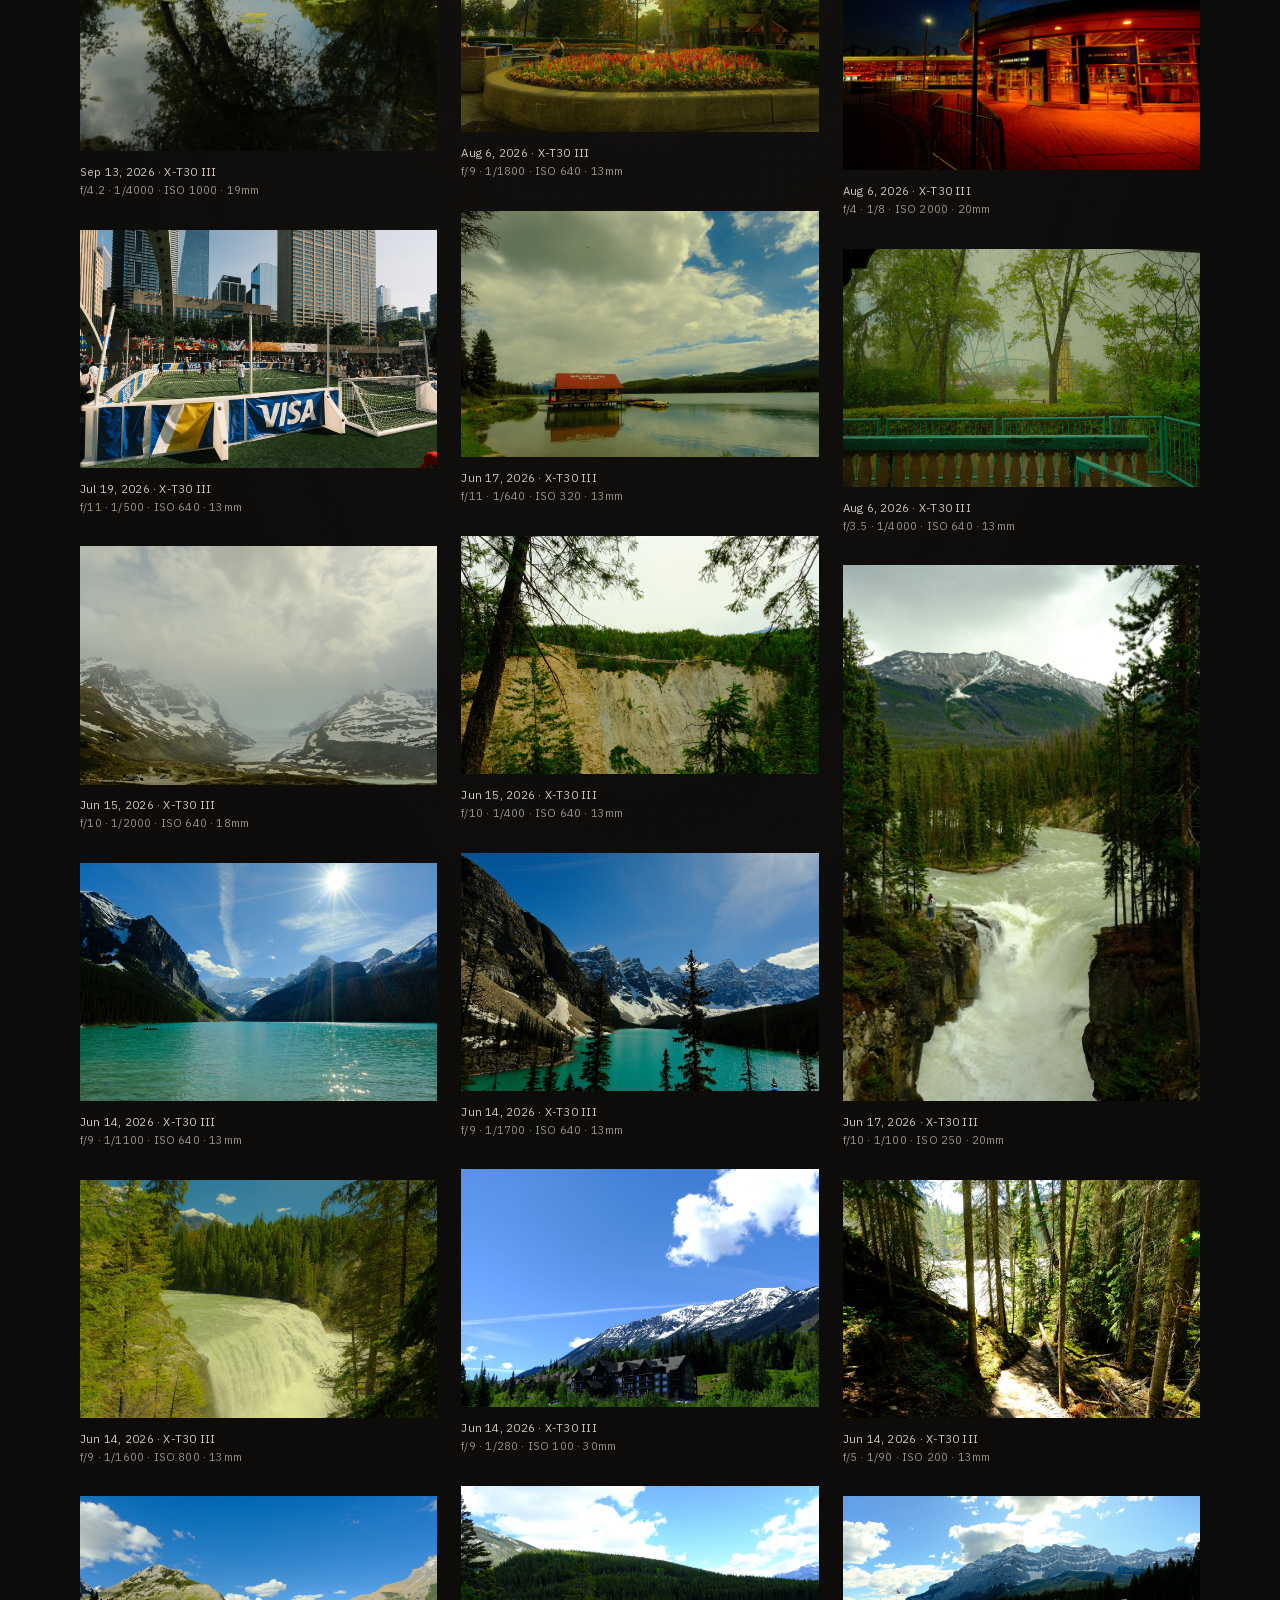
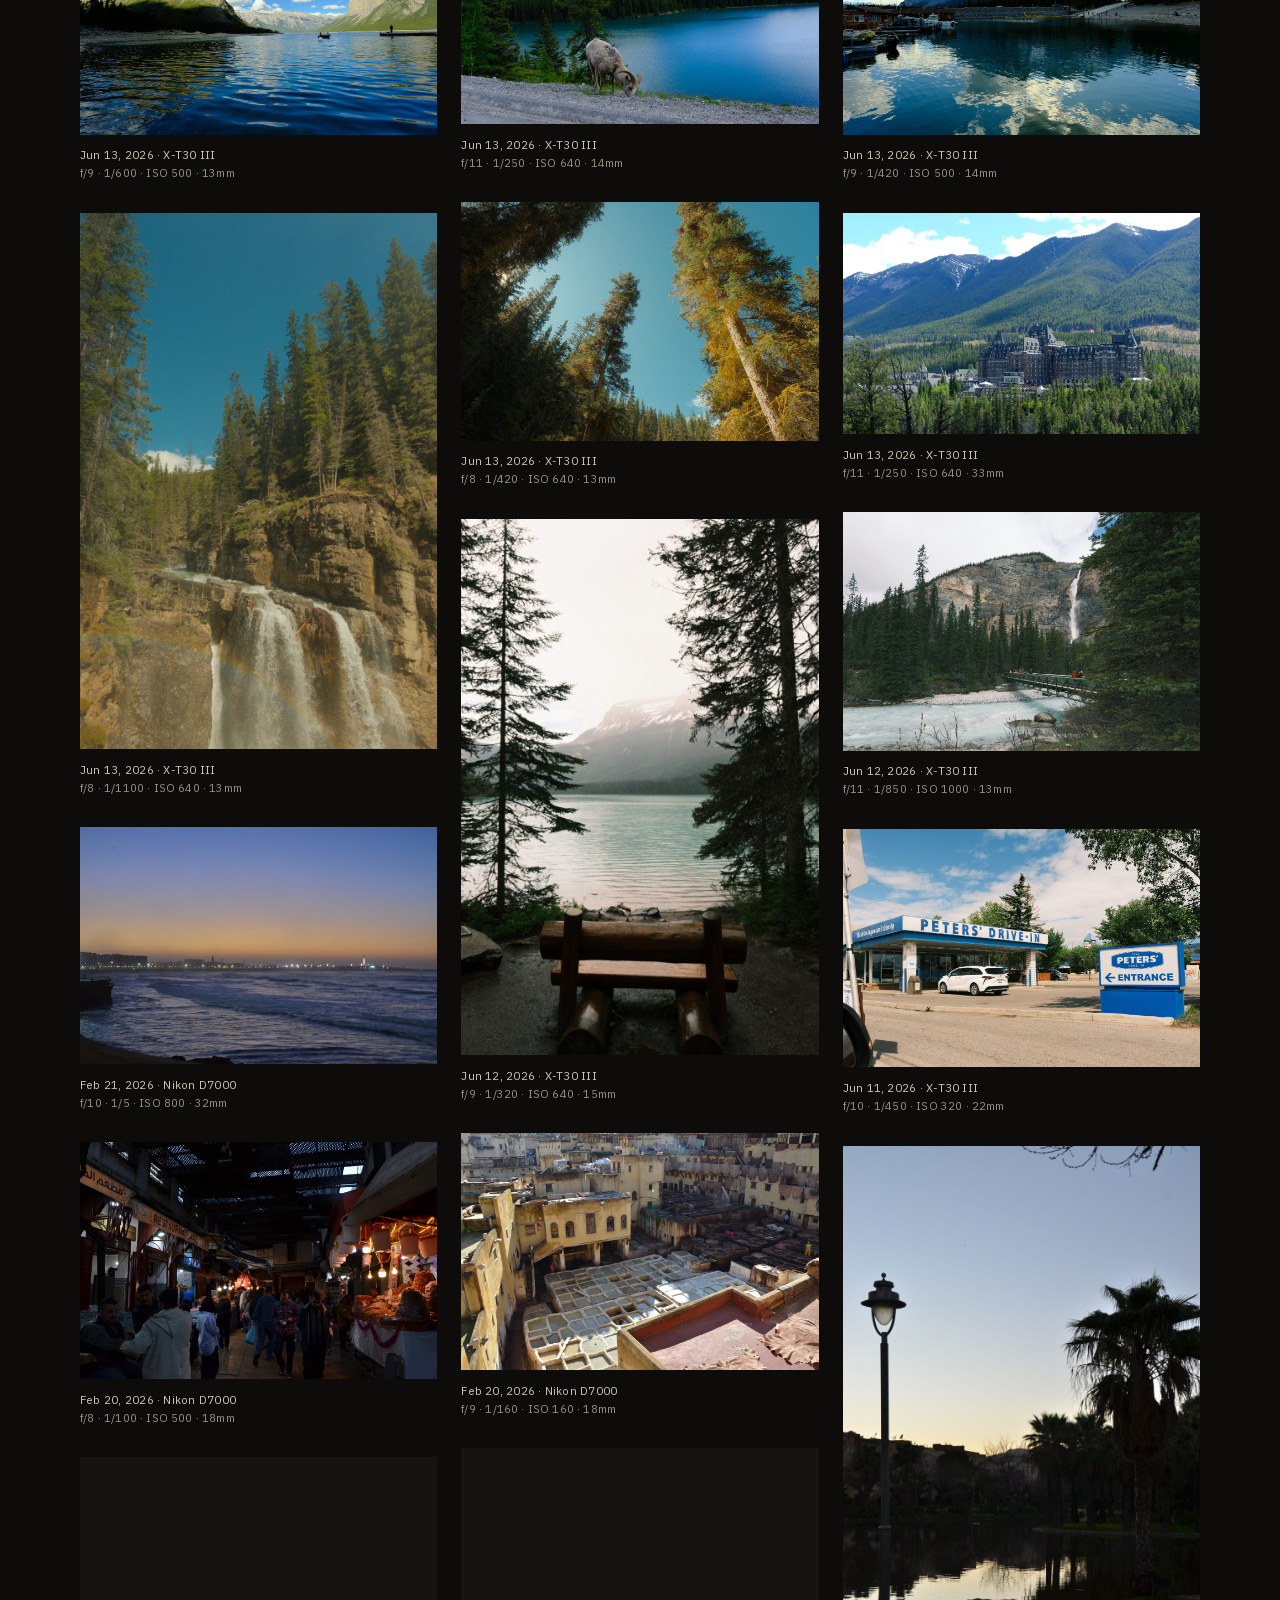
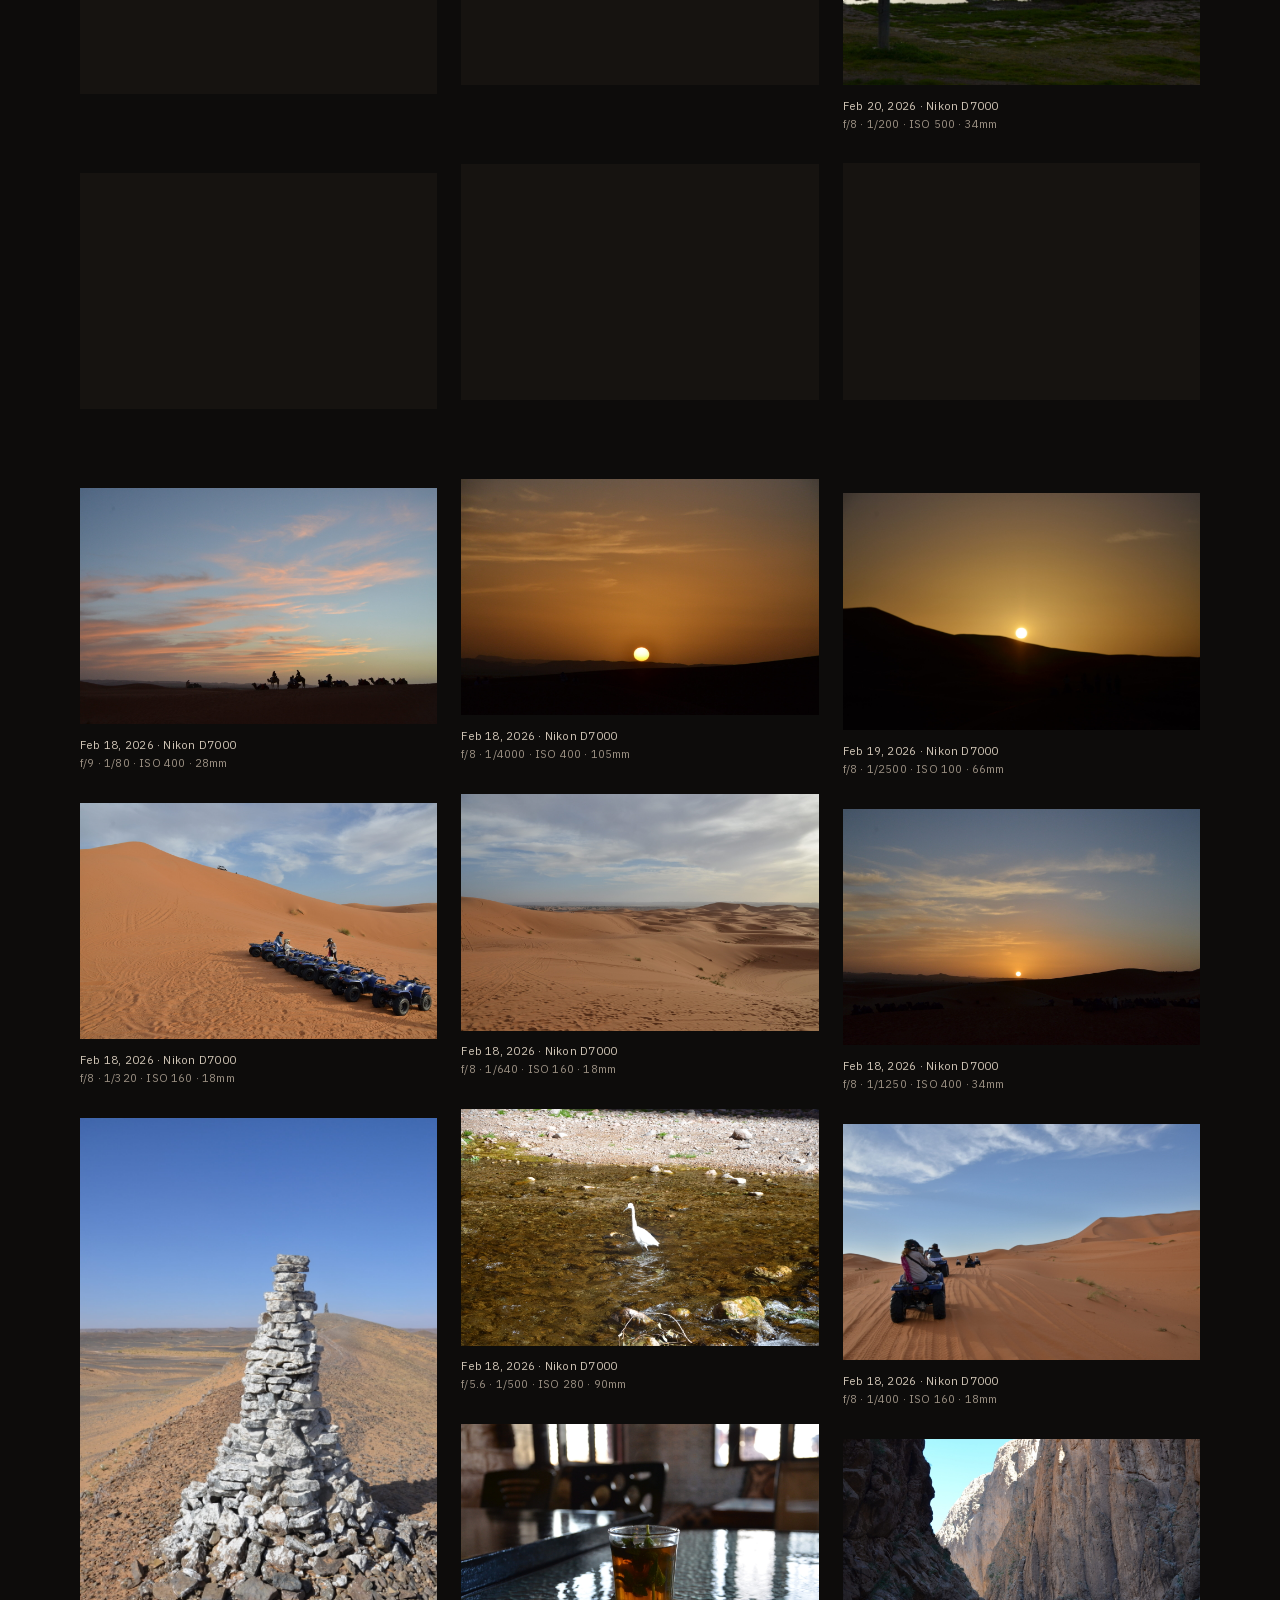
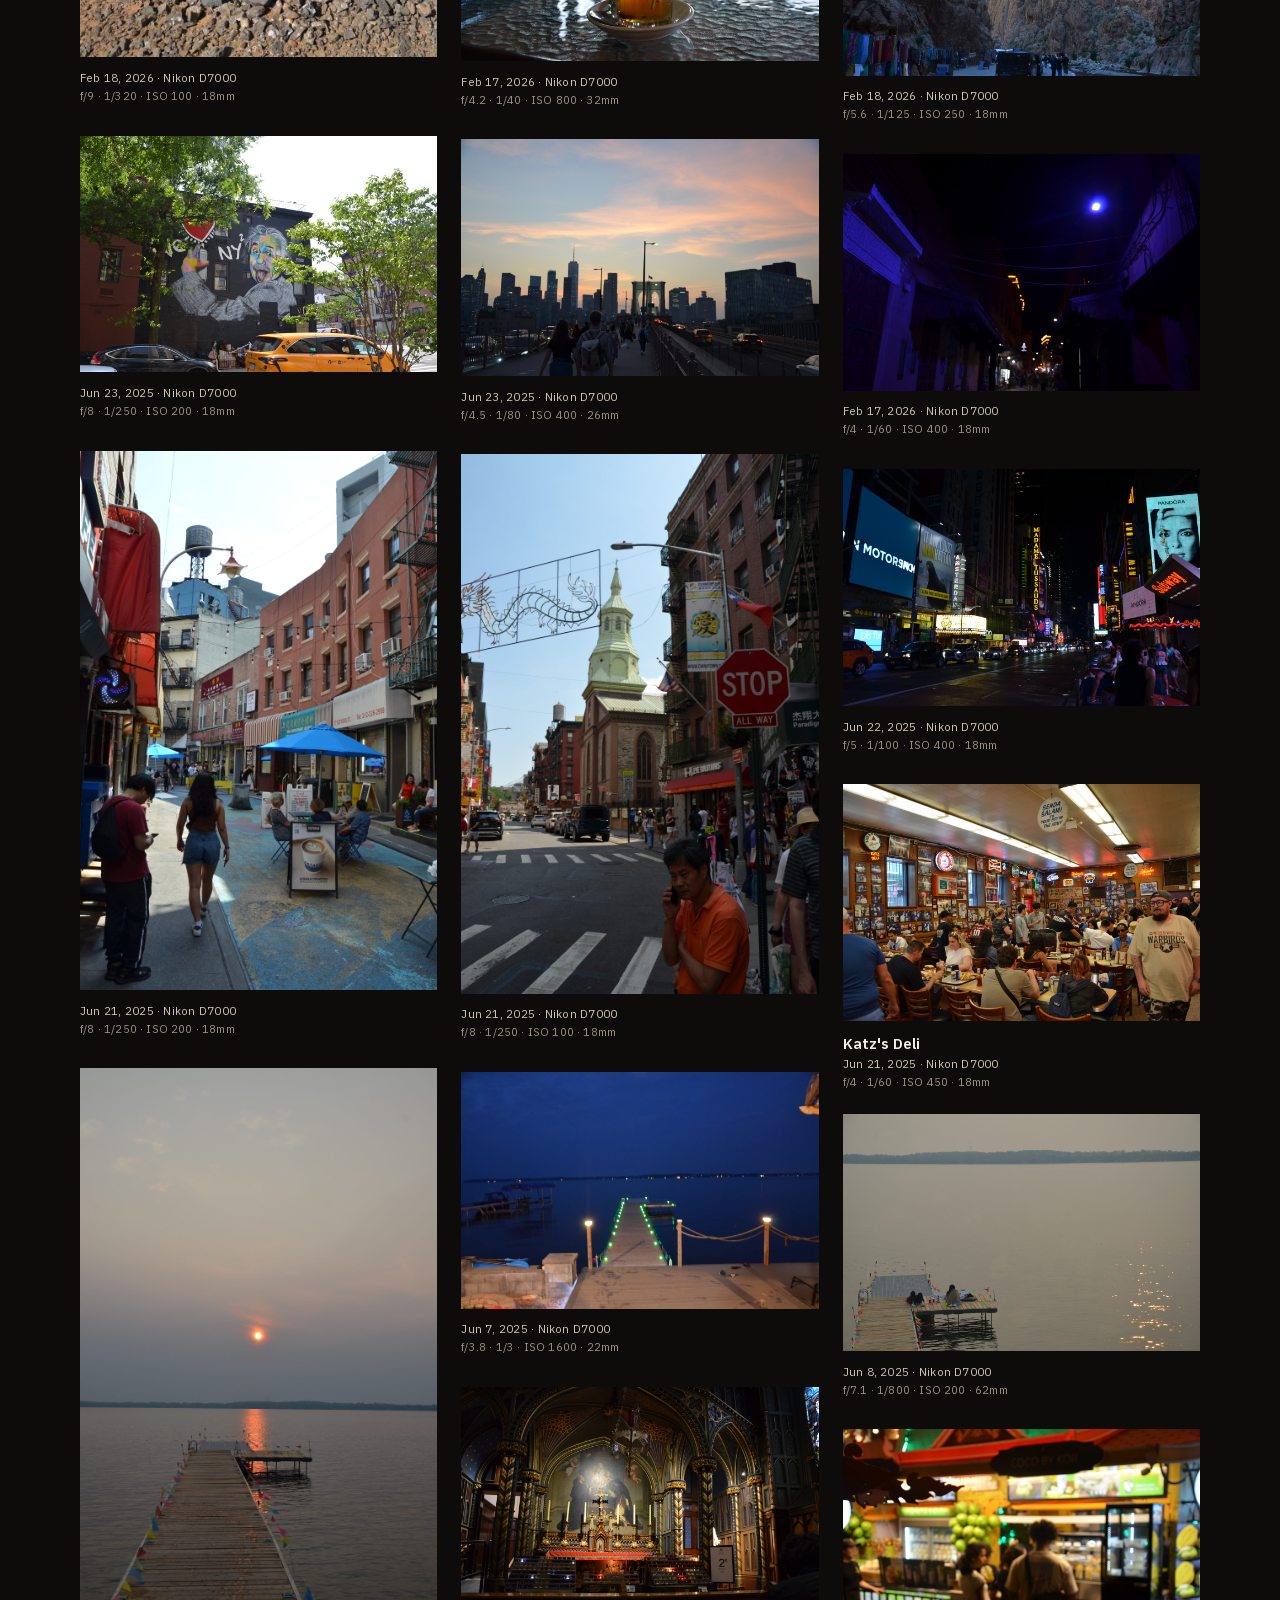
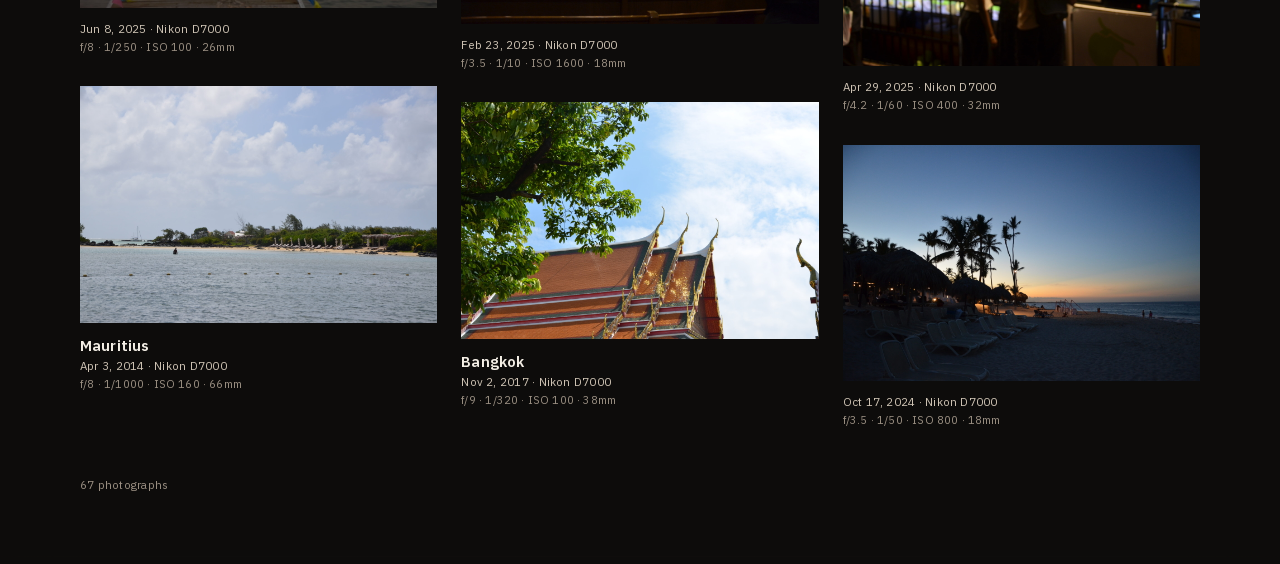
==== commit 2d1218dc: "Remove view selectors from photography page and improve animations" ====
--- a/photography.html
+++ b/photography.html
@@ -27,13 +27,14 @@
     <script src="assets/vercel-insights.js" defer></script>
     <script src="assets/photography.js" defer></script>
   </head>
-  <body class="page-photography" data-view="masonry">
+  <body class="page-photography">
     <main>
       <header class="photo-header">
         <div class="photo-header-top">
           <a class="home-link" href="index.html">Home</a>
           <div class="gallery-controls">
             <div class="sort-toggle" role="group" aria-label="Sort photographs">
+              <span class="sort-thumb" aria-hidden="true"></span>
               <button type="button" data-sort="newest" aria-pressed="true" aria-label="Newest first" title="Newest first">
                 <svg viewBox="0 0 16 16" aria-hidden="true">
                   <path d="M8 2.25v9.1" fill="none" stroke="currentColor" stroke-width="1.5" stroke-linecap="round" />
@@ -52,24 +53,6 @@
                   <path d="M10.2 2.4h2.9V5.3" fill="none" stroke="currentColor" stroke-width="1.5" stroke-linecap="round" stroke-linejoin="round" />
                   <path d="M12.9 10.8A5.1 5.1 0 0 1 4.4 11.9L3.3 10.8" fill="none" stroke="currentColor" stroke-width="1.5" stroke-linecap="round" stroke-linejoin="round" />
                   <path d="M5.8 13.6H2.9V10.7" fill="none" stroke="currentColor" stroke-width="1.5" stroke-linecap="round" stroke-linejoin="round" />
-                </svg>
-              </button>
-            </div>
-            <div class="view-toggle" role="group" aria-label="Gallery layout">
-              <button type="button" data-view="masonry" aria-pressed="true" aria-label="Masonry layout" title="Masonry">
-                <svg viewBox="0 0 16 16" aria-hidden="true">
-                  <rect x="1" y="1" width="6" height="9" rx="0.5" />
-                  <rect x="9" y="1" width="6" height="5" rx="0.5" />
-                  <rect x="9" y="8" width="6" height="7" rx="0.5" />
-                  <rect x="1" y="12" width="6" height="3" rx="0.5" />
-                </svg>
-              </button>
-              <button type="button" data-view="grid" aria-pressed="false" aria-label="Grid layout" title="Grid">
-                <svg viewBox="0 0 16 16" aria-hidden="true">
-                  <rect x="1" y="1" width="6" height="6" rx="0.5" />
-                  <rect x="9" y="1" width="6" height="6" rx="0.5" />
-                  <rect x="1" y="9" width="6" height="6" rx="0.5" />
-                  <rect x="9" y="9" width="6" height="6" rx="0.5" />
                 </svg>
               </button>
             </div>
--- a/assets/photography.css
+++ b/assets/photography.css
@@ -121,13 +121,11 @@
 .gallery-controls {
   display: inline-flex;
   align-items: center;
-  gap: 0.55rem;
-  flex-wrap: wrap;
   justify-content: flex-end;
 }
 
-.sort-toggle,
-.view-toggle {
+.sort-toggle {
+  position: relative;
   display: inline-flex;
   gap: 0.2rem;
   padding: 0.28rem;
@@ -136,8 +134,23 @@
   border-radius: 999px;
 }
 
-.sort-toggle button,
-.view-toggle button {
+.sort-thumb {
+  position: absolute;
+  top: 0;
+  left: 0;
+  border-radius: 999px;
+  background: var(--photo-sand);
+  pointer-events: none;
+  z-index: 0;
+}
+
+.sort-toggle.is-ready .sort-thumb {
+  transition: transform 0.52s cubic-bezier(0.22, 1, 0.36, 1);
+}
+
+.sort-toggle button {
+  position: relative;
+  z-index: 1;
   appearance: none;
   border: 0;
   background: transparent;
@@ -148,27 +161,20 @@
   display: grid;
   place-items: center;
   border-radius: 999px;
-}
-
-.sort-toggle button svg,
-.view-toggle button svg {
+  transition: color 0.4s ease;
+}
+
+.sort-toggle button svg {
   width: 1rem;
   height: 1rem;
   display: block;
 }
 
-.view-toggle button svg {
-  fill: currentColor;
-}
-
-.sort-toggle button[aria-pressed="true"],
-.view-toggle button[aria-pressed="true"] {
+.sort-toggle button[aria-pressed="true"] {
   color: var(--photo-bg);
-  background: var(--photo-sand);
-}
-
-.sort-toggle button:focus-visible,
-.view-toggle button:focus-visible {
+}
+
+.sort-toggle button:focus-visible {
   outline: 1.5px solid var(--photo-sand);
   outline-offset: 2px;
 }
@@ -211,19 +217,16 @@
   padding: 2rem 0 8rem;
   overflow: visible;
   min-height: 70vh;
-}
-
-body:not([data-gallery="ready"]) .photo-gallery {
-  visibility: hidden;
-}
-
-body[data-view="masonry"] .photo-gallery {
   display: flex;
   align-items: flex-start;
   gap: var(--photo-gap);
 }
 
-body[data-view="masonry"] .photo-col {
+body:not([data-gallery="ready"]) .photo-gallery {
+  visibility: hidden;
+}
+
+.photo-col {
   flex: 1;
   min-width: 0;
   display: flex;
@@ -231,37 +234,10 @@
   gap: var(--photo-gap);
 }
 
-body[data-view="masonry"] .photo-figure {
+.photo-figure {
+  position: relative;
   margin: 0;
   width: 100%;
-}
-
-body[data-view="grid"] .photo-gallery {
-  display: grid;
-  grid-template-columns: 1fr;
-  gap: var(--photo-gap);
-  align-items: start;
-}
-
-@media (min-width: 640px) {
-  body[data-view="grid"] .photo-gallery {
-    grid-template-columns: repeat(2, 1fr);
-  }
-}
-
-@media (min-width: 1024px) {
-  body[data-view="grid"] .photo-gallery {
-    grid-template-columns: repeat(3, 1fr);
-  }
-}
-
-body[data-view="grid"] .photo-figure {
-  margin: 0;
-  width: 100%;
-}
-
-.photo-figure {
-  position: relative;
 }
 
 .photo-button {
@@ -564,12 +540,21 @@
     animation-duration: 1ms;
   }
 
+  .sort-thumb,
+  .sort-toggle button,
   .photo-button,
   .photo-button img,
   .photo-caption,
   .lightbox,
   .lightbox-inner {
     transition: none;
+  }
+
+  .photo-button,
+  .photo-button img,
+  .photo-caption,
+  .lightbox,
+  .lightbox-inner {
     filter: none;
     transform: none;
   }
